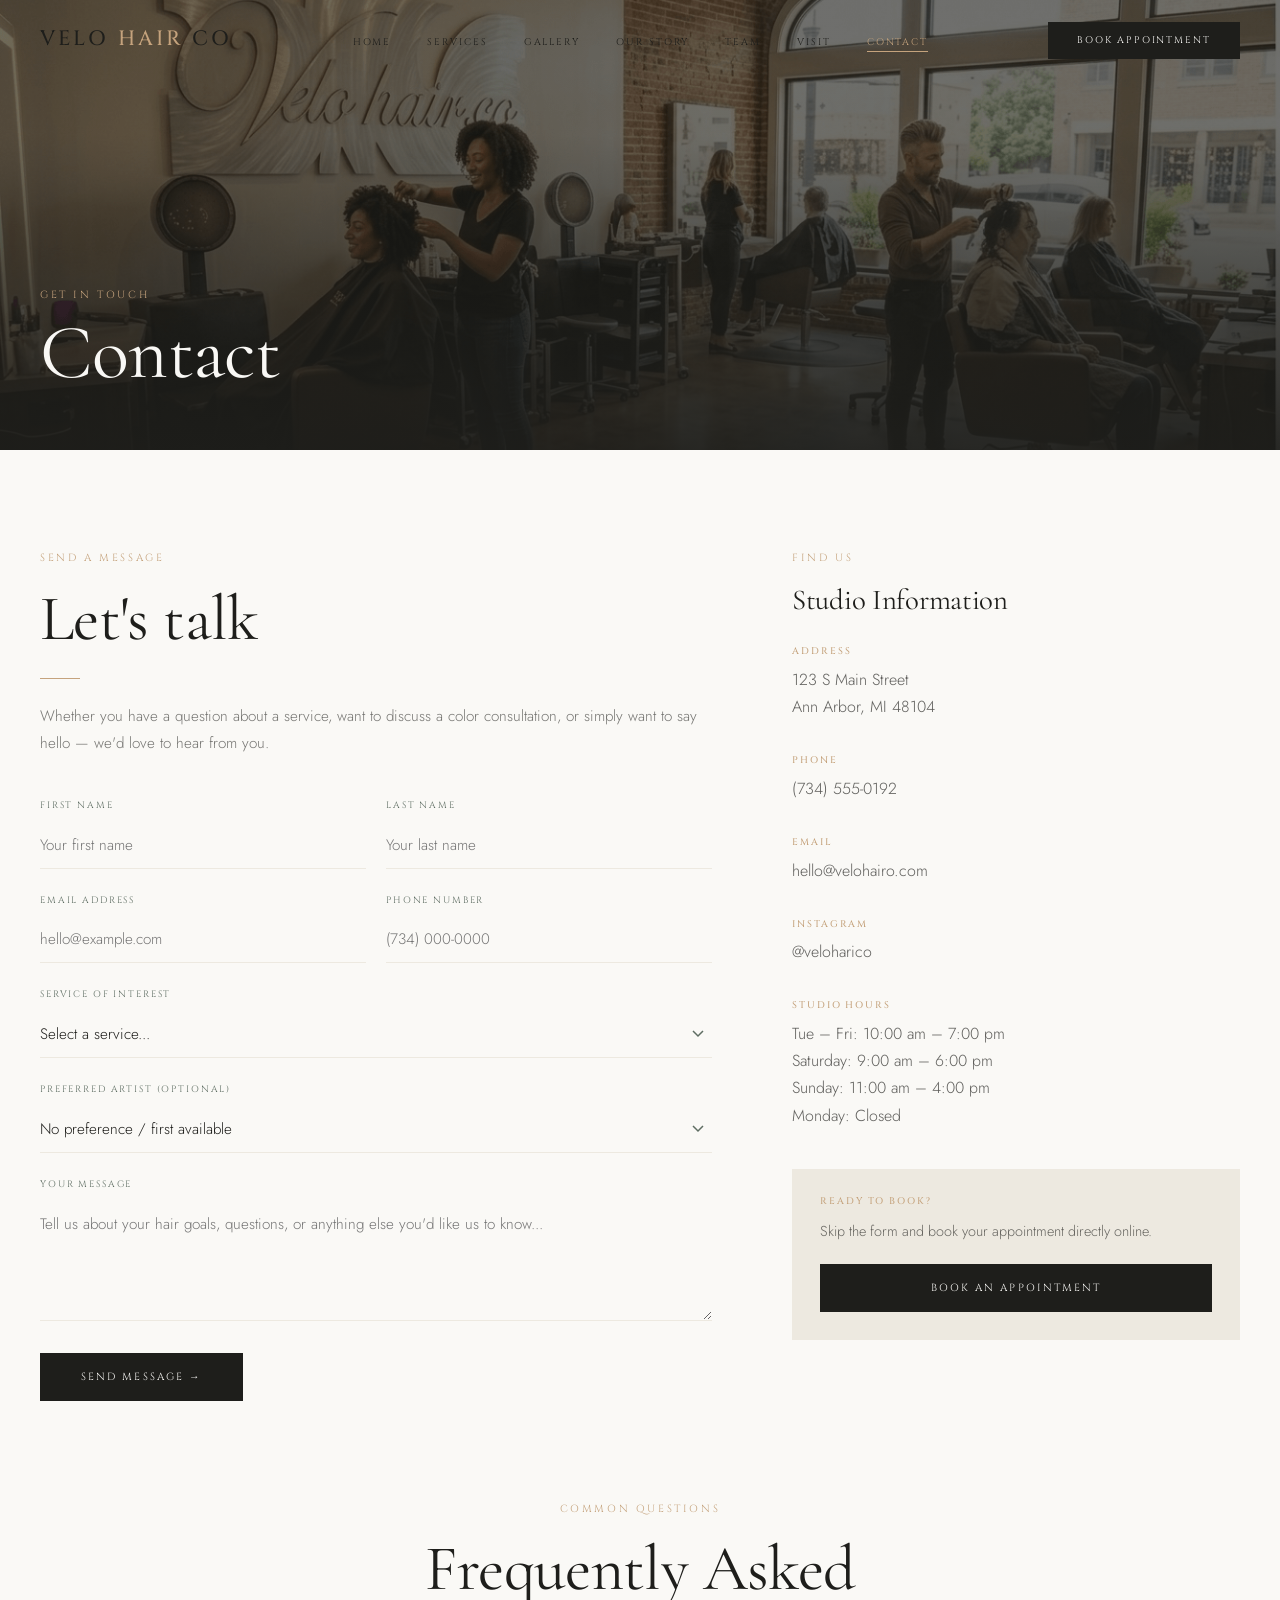
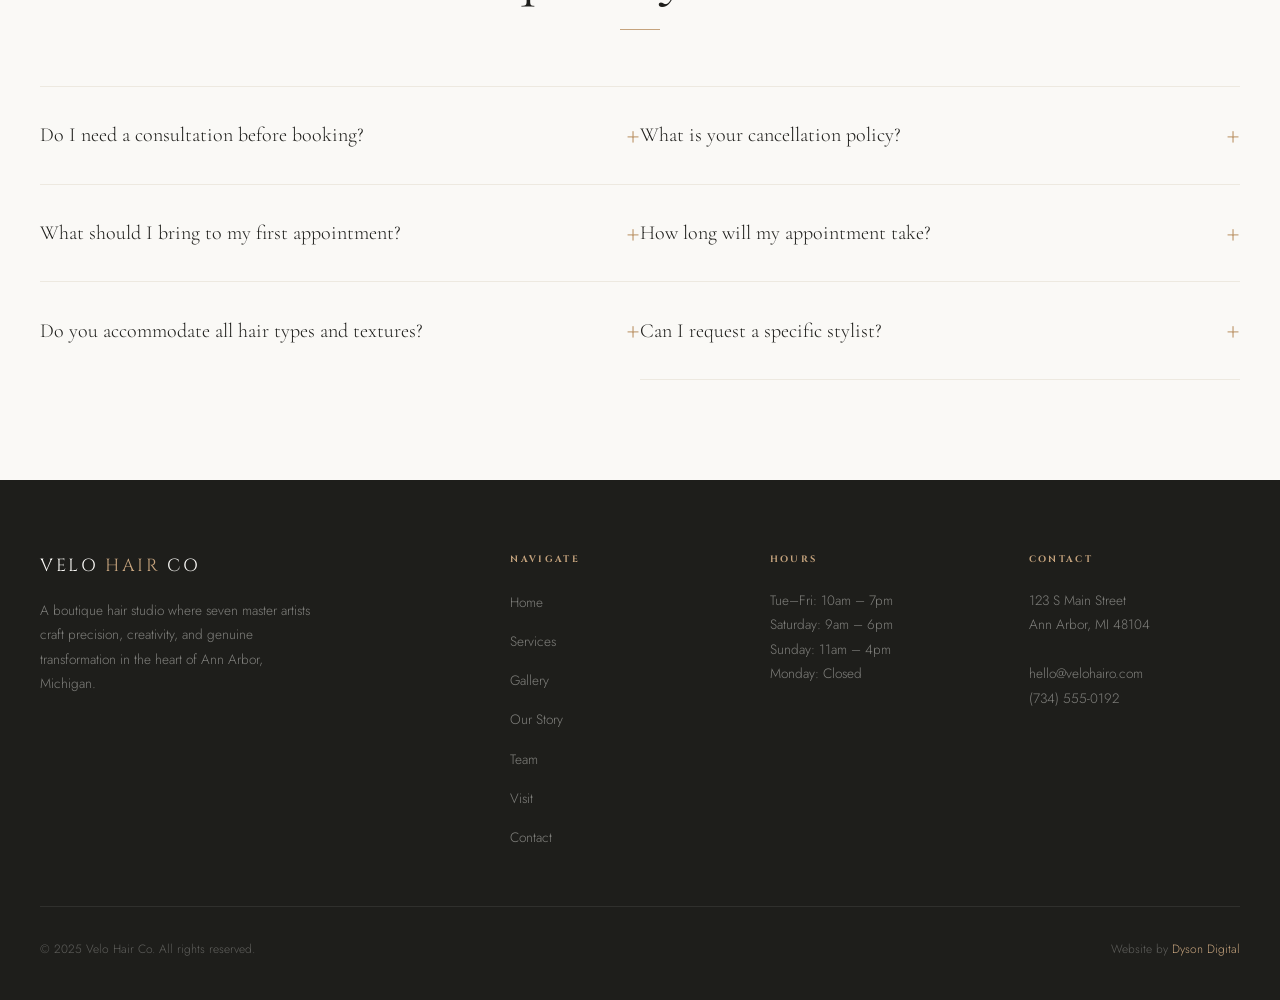
==== contact.html @ 311bef69 "Add mobile navigation and demo modal functionality" ====
<!DOCTYPE html>
<html lang="en">
<head>
  <meta charset="UTF-8">
  <meta name="viewport" content="width=device-width, initial-scale=1.0, viewport-fit=cover">
  <meta name="robots" content="noindex, nofollow">
  <title>Contact — Velo Hair Co</title>
  <link rel="icon" type="image/png" href="images/favicon.png">
  <link rel="stylesheet" href="style.css">
</head>
<body>

  <!-- NAV -->
  <nav class="site-nav scrolled" id="siteNav">
    <div class="nav-inner">
      <a href="index.html" class="nav-logo">Velo <span>Hair</span> Co</a>
      <ul class="nav-links">
        <li><a href="index.html">Home</a></li>
        <li><a href="services.html">Services</a></li>
        <li><a href="gallery.html">Gallery</a></li>
        <li><a href="story.html">Our Story</a></li>
        <li><a href="team.html">Team</a></li>
        <li><a href="visit.html">Visit</a></li>
        <li><a href="contact.html" class="active">Contact</a></li>
      </ul>
      <button class="nav-book-btn book-trigger">Book Appointment</button>
      <button class="nav-toggle" id="navToggle" aria-label="Open menu">
        <span></span><span></span><span></span>
      </button>
    </div>
  </nav>

  <!-- MOBILE NAV -->
  <nav class="nav-mobile" id="mobileNav">
    <button class="nav-mobile-close" id="mobileClose">&times;</button>
    <a href="index.html">Home</a>
    <a href="services.html">Services</a>
    <a href="gallery.html">Gallery</a>
    <a href="story.html">Our Story</a>
    <a href="team.html">Team</a>
    <a href="visit.html">Visit</a>
    <a href="contact.html">Contact</a>
  </nav>

  <!-- PAGE HERO -->
  <div class="page-hero">
    <div class="page-hero-bg">
      <img src="images/velo-experience-stylist-care.png" alt="Velo stylist care">
    </div>
    <div class="page-hero-overlay"></div>
    <div class="page-hero-content">
      <div class="container">
        <span class="overline">Get In Touch</span>
        <h1>Contact</h1>
      </div>
    </div>
  </div>

  <!-- CONTACT SECTION -->
  <section class="section-pad bg-off-white">
    <div class="container">
      <div class="contact-grid">

        <!-- FORM -->
        <div class="reveal-left">
          <span class="overline">Send a Message</span>
          <h2>Let's talk</h2>
          <div class="divider"></div>
          <p class="text-muted-sm mb-40">
            Whether you have a question about a service, want to discuss a color consultation, or simply want to say hello — we'd love to hear from you.
          </p>

          <div class="contact-form" id="contactForm">
            <div class="form-row">
              <div class="form-group">
                <label for="firstName">First Name</label>
                <input type="text" id="firstName" name="firstName" placeholder="Your first name">
              </div>
              <div class="form-group">
                <label for="lastName">Last Name</label>
                <input type="text" id="lastName" name="lastName" placeholder="Your last name">
              </div>
            </div>
            <div class="form-row">
              <div class="form-group">
                <label for="email">Email Address</label>
                <input type="email" id="email" name="email" placeholder="hello@example.com">
              </div>
              <div class="form-group">
                <label for="phone">Phone Number</label>
                <input type="tel" id="phone" name="phone" placeholder="(734) 000-0000">
              </div>
            </div>
            <div class="form-group">
              <label for="service">Service of Interest</label>
              <select id="service" name="service">
                <option value="" disabled selected>Select a service...</option>
                <option>Haircut &amp; Styling</option>
                <option>Color — Balayage or Highlights</option>
                <option>Color — Single Process</option>
                <option>Texture &amp; Curl Services</option>
                <option>Men's Cut &amp; Grooming</option>
                <option>Beard Sculpt</option>
                <option>Color Correction</option>
                <option>Bridal / Event Styling</option>
                <option>General Inquiry</option>
                <option>Employment Inquiry</option>
              </select>
            </div>
            <div class="form-group">
              <label for="stylist">Preferred Artist (Optional)</label>
              <select id="stylist" name="stylist">
                <option value="" disabled selected>No preference / first available</option>
                <option>Marcus — Founder &amp; Creative Director</option>
                <option>Nia — Senior Stylist</option>
                <option>Sarah — Wave Specialist</option>
                <option>David — Fade Specialist</option>
                <option>Elena — Master Colorist</option>
                <option>Julian — Master Barber</option>
                <option>Kassa — Texture Artist</option>
              </select>
            </div>
            <div class="form-group">
              <label for="message">Your Message</label>
              <textarea id="message" name="message" placeholder="Tell us about your hair goals, questions, or anything else you'd like us to know..."></textarea>
            </div>
            <div>
              <button type="button" class="btn btn-primary contact-submit mt-8"><span>Send Message →</span></button>
            </div>
          </div>
        </div>

        <!-- INFO PANEL -->
        <div class="contact-info-panel reveal-right">
          <span class="overline">Find Us</span>
          <h3 class="contact-info-h3">Studio Information</h3>

          <div class="contact-info-item">
            <h5>Address</h5>
            <p>123 S Main Street<br>Ann Arbor, MI 48104</p>
          </div>

          <div class="contact-info-item">
            <h5>Phone</h5>
            <p><a href="tel:7345550192">(734) 555-0192</a></p>
          </div>

          <div class="contact-info-item">
            <h5>Email</h5>
            <p><a href="#" class="contact-submit">hello@velohairo.com</a></p>
          </div>

          <div class="contact-info-item">
            <h5>Instagram</h5>
            <p><a href="#" class="contact-submit">@veloharico</a></p>
          </div>

          <div class="contact-info-item">
            <h5>Studio Hours</h5>
            <p>
              Tue – Fri: 10:00 am – 7:00 pm<br>
              Saturday: 9:00 am – 6:00 pm<br>
              Sunday: 11:00 am – 4:00 pm<br>
              Monday: Closed
            </p>
          </div>

          <div class="contact-booking-box">
            <h5 class="contact-booking-label">Ready to Book?</h5>
            <p class="contact-booking-desc">Skip the form and book your appointment directly online.</p>
            <button class="btn btn-primary book-trigger btn-full"><span>Book an Appointment</span></button>
          </div>
        </div>

      </div>

      <!-- FAQ SECTION -->
      <div class="faq-section reveal">
        <div class="text-center mb-56">
          <span class="overline">Common Questions</span>
          <h2>Frequently Asked</h2>
          <div class="divider divider-center"></div>
        </div>

        <div class="faq-grid">

          <div class="faq-item">
            <div class="faq-question">
              <span>Do I need a consultation before booking?</span>
              <span class="faq-question-icon">+</span>
            </div>
            <div class="faq-answer">
              <p>For major color services (balayage, highlights, color correction) and texture treatments, we do recommend a brief consultation — either in person or via phone — so your artist can fully understand your hair history and goals. For cuts and grooming services, you can book directly without a prior consultation.</p>
            </div>
          </div>

          <div class="faq-item">
            <div class="faq-question">
              <span>What is your cancellation policy?</span>
              <span class="faq-question-icon">+</span>
            </div>
            <div class="faq-answer">
              <p>We ask for at least 24 hours notice for cancellations or rescheduling. Late cancellations (under 12 hours) or no-shows may incur a fee of up to 50% of the scheduled service. We understand life happens — please just reach out as early as you can.</p>
            </div>
          </div>

          <div class="faq-item">
            <div class="faq-question">
              <span>What should I bring to my first appointment?</span>
              <span class="faq-question-icon">+</span>
            </div>
            <div class="faq-answer">
              <p>Bring inspiration images — screenshots from Instagram, Pinterest boards, photos of styles you love. The more visual references the better. Also come with clean, product-free hair if possible (particularly for color services). Most importantly, bring an open mind and be ready to have a real conversation with your artist.</p>
            </div>
          </div>

          <div class="faq-item">
            <div class="faq-question">
              <span>How long will my appointment take?</span>
              <span class="faq-question-icon">+</span>
            </div>
            <div class="faq-answer">
              <p>Service times vary. A men's cut typically takes 45–60 minutes. A women's cut and blowout is usually 60–90 minutes. Color services can range from 90 minutes (single process) to 4+ hours (full balayage with cut). Color correction services may require multiple sessions. We'll always give you an accurate time estimate when you book.</p>
            </div>
          </div>

          <div class="faq-item">
            <div class="faq-question">
              <span>Do you accommodate all hair types and textures?</span>
              <span class="faq-question-icon">+</span>
            </div>
            <div class="faq-answer">
              <p>Absolutely. Our team is trained and experienced with all hair types — straight, wavy, curly, coily, fine, thick, chemically processed, natural, locs, and everything in between. Kassa specifically specializes in natural and textured hair. If you have specific concerns about your hair type, just mention it when booking and we'll match you with the right artist.</p>
            </div>
          </div>

          <div class="faq-item">
            <div class="faq-question">
              <span>Can I request a specific stylist?</span>
              <span class="faq-question-icon">+</span>
            </div>
            <div class="faq-answer">
              <p>Yes — and we encourage it. When booking, you can request any specific artist based on their specialty. If you're unsure who's right for your service, simply book without a preference and we'll match you with the best available artist for your needs. You can also send us a message through the form above if you'd like guidance.</p>
            </div>
          </div>

        </div>
      </div>
    </div>
  </section>

  <!-- FOOTER -->
  <footer class="site-footer">
    <div class="container">
      <div class="footer-grid">
        <div class="footer-brand">
          <span class="footer-logo">Velo <span>Hair</span> Co</span>
          <p>A boutique hair studio where seven master artists craft precision, creativity, and genuine transformation in the heart of Ann Arbor, Michigan.</p>
        </div>
        <div class="footer-col">
          <h6>Navigate</h6>
          <ul>
            <li><a href="index.html">Home</a></li>
            <li><a href="services.html">Services</a></li>
            <li><a href="gallery.html">Gallery</a></li>
            <li><a href="story.html">Our Story</a></li>
            <li><a href="team.html">Team</a></li>
            <li><a href="visit.html">Visit</a></li>
            <li><a href="contact.html">Contact</a></li>
          </ul>
        </div>
        <div class="footer-col">
          <h6>Hours</h6>
          <p>Tue–Fri: 10am – 7pm<br>Saturday: 9am – 6pm<br>Sunday: 11am – 4pm<br>Monday: Closed</p>
        </div>
        <div class="footer-col">
          <h6>Contact</h6>
          <p>123 S Main Street<br>Ann Arbor, MI 48104<br><br>hello@velohairo.com<br>(734) 555-0192</p>
        </div>
      </div>
      <div class="footer-bottom">
        <p>&copy; 2025 Velo Hair Co. All rights reserved.</p>
        <p>Website by <a href="https://dysondigital.com/" target="_blank" rel="noopener">Dyson Digital</a></p>
      </div>
    </div>
  </footer>

  <!-- DEMO MODAL -->
  <div class="demo-modal" id="demoModal">
    <div class="demo-modal-box">
      <button class="demo-modal-close" id="modalClose">&times;</button>
      <span class="demo-modal-logo">Velo Hair Co</span>
      <h3>Demo Site</h3>
      <p>This is a demo site for display purposes only.</p>
      <p>Contact forms and booking are not active in this preview.</p>
      <div class="demo-modal-credit">
        <p>Designed &amp; Built by</p>
        <a href="https://dysondigital.com/" target="_blank" rel="noopener">Dyson Digital</a>
      </div>
    </div>
  </div>

  <script>
    // Nav scroll
    const nav = document.getElementById('siteNav');
    window.addEventListener('scroll', () => {
      nav.classList.toggle('scrolled', window.scrollY > 60);
    });

    // Mobile nav
    document.getElementById('navToggle').addEventListener('click', () => {
      document.getElementById('mobileNav').classList.add('open');
    });
    document.getElementById('mobileClose').addEventListener('click', () => {
      document.getElementById('mobileNav').classList.remove('open');
    });

    // Demo modal — book + contact triggers
    const modal = document.getElementById('demoModal');
    function openModal(e) {
      e.preventDefault();
      modal.classList.add('open');
    }
    document.querySelectorAll('.book-trigger').forEach(el => el.addEventListener('click', openModal));
    document.querySelectorAll('.contact-submit').forEach(el => el.addEventListener('click', openModal));
    document.getElementById('modalClose').addEventListener('click', () => modal.classList.remove('open'));
    modal.addEventListener('click', e => { if (e.target === modal) modal.classList.remove('open'); });

    // FAQ accordion
    document.querySelectorAll('.faq-question').forEach(q => {
      q.addEventListener('click', () => {
        const item = q.closest('.faq-item');
        const wasOpen = item.classList.contains('open');
        document.querySelectorAll('.faq-item').forEach(i => i.classList.remove('open'));
        if (!wasOpen) item.classList.add('open');
      });
    });

    // Reveal
    const reveals = document.querySelectorAll('.reveal, .reveal-left, .reveal-right');
    const observer = new IntersectionObserver(entries => {
      entries.forEach(entry => { if (entry.isIntersecting) entry.target.classList.add('visible'); });
    }, { threshold: 0.1, rootMargin: '0px 0px -60px 0px' });
    reveals.forEach(el => observer.observe(el));
  </script>
</body>
</html>

  <script>
    // 1. SELECTORS
    const siteNav = document.getElementById('siteNav');
    const navToggle = document.getElementById('navToggle');
    const mobileNav = document.getElementById('mobileNav');
    const mobileClose = document.getElementById('mobileClose');
    const demoModal = document.getElementById('demoModal');
    const modalClose = document.getElementById('modalClose');

    // 2. NAVBAR SCROLL EFFECT
    window.addEventListener('scroll', () => {
      siteNav.classList.toggle('scrolled', window.scrollY > 60);
    });

    // 3. MOBILE MENU LOGIC (WITH SAFETY LINE)
    if(navToggle && mobileNav && mobileClose) {
      navToggle.addEventListener('click', () => {
        mobileNav.classList.add('open');
        document.body.style.overflow = 'hidden'; 
      });

      mobileClose.addEventListener('click', () => {
        mobileNav.classList.remove('open');
        document.body.style.overflow = 'auto'; 
      });

      // Close menu if a link is clicked
      document.querySelectorAll('#mobileNav a').forEach(link => {
        link.addEventListener('click', () => {
          mobileNav.classList.remove('open');
          document.body.style.overflow = 'auto';
        });
      });
    }

    // 4. DEMO MODAL LOGIC
    document.querySelectorAll('.book-trigger').forEach(btn => {
      btn.addEventListener('click', e => {
        e.preventDefault();
        demoModal.classList.add('open');
      });
    });

    if(modalClose) {
      modalClose.addEventListener('click', () => demoModal.classList.remove('open'));
    }

    // Close modal on background click
    window.addEventListener('click', e => {
      if (e.target === demoModal) demoModal.classList.remove('open');
    });

    // 5. REVEAL ANIMATIONS
    const observer = new IntersectionObserver(entries => {
      entries.forEach(entry => {
        if (entry.isIntersecting) { 
          entry.target.classList.add('visible'); 
        }
      });
    }, { threshold: 0.1, rootMargin: '0px 0px -60px 0px' });

    document.querySelectorAll('.reveal, .reveal-left, .reveal-right').forEach(el => observer.observe(el));
  </script>
</body>
</html>
---- style.css ----
/* ═══════════════════════════════════════════════
   VELO HAIR CO — MASTER STYLESHEET
   Global styles. No inline styles permitted.
═══════════════════════════════════════════════ */

/* ── FONTS ── */
@import url('https://fonts.googleapis.com/css2?family=Cormorant+Garamond:ital,wght@0,300;0,400;0,500;0,600;1,300;1,400&family=Jost:wght@300;400;500;600&family=Cinzel:wght@400;500&display=swap');

/* ── CSS VARIABLES ── */
:root {
  --sage:    #5e6d62;
  --gold:    #c5a37d;
  --cream:   #f9f8f5;
  --charcoal:#1e1e1b;
  --white:   #ffffff;
  --sage-lt: #8a9b8e;
  --gold-lt: #dfc4a3;
  --gold-dk: #a8865e;
  --cream-dk:#ede9e0;
  --off-white: #faf9f6;

  --font-display: 'Cormorant Garamond', Georgia, serif;
  --font-accent:  'Cinzel', serif;
  --font-body:    'Jost', sans-serif;

  --nav-height: 80px;
  --max-width:  1280px;
  --section-pad: 100px;

  --ease-out-expo: cubic-bezier(0.16, 1, 0.3, 1);
  --ease-smooth:   cubic-bezier(0.4, 0, 0.2, 1);
  --transition:    0.4s var(--ease-smooth);
}

/* ── RESET ── */
*, *::before, *::after { box-sizing: border-box; margin: 0; padding: 0; }

html {
  scroll-behavior: smooth;
  font-size: 16px;
  -webkit-font-smoothing: antialiased;
  -moz-osx-font-smoothing: grayscale;
}

body {
  background-color: var(--cream);
  color: var(--charcoal);
  font-family: var(--font-body);
  font-weight: 300;
  line-height: 1.7;
  overflow-x: hidden;
}

img { display: block; max-width: 100%; height: auto; }

a {
  color: inherit;
  text-decoration: none;
  transition: color var(--transition);
}

ul { list-style: none; }

button {
  cursor: pointer;
  border: none;
  background: none;
  font-family: inherit;
}

/* ── TYPOGRAPHY ── */
h1, h2, h3, h4, h5 {
  font-family: var(--font-display);
  font-weight: 400;
  line-height: 1.1;
  letter-spacing: -0.01em;
}

h1 { font-size: clamp(3.5rem, 8vw, 8rem); line-height: 0.95; }
h2 { font-size: clamp(2.5rem, 5vw, 4.5rem); }
h3 { font-size: clamp(1.8rem, 3vw, 2.8rem); }
h4 { font-size: clamp(1.3rem, 2vw, 1.8rem); }
h5 { font-size: 1.1rem; font-weight: 500; }

.overline {
  font-family: var(--font-accent);
  font-size: 0.65rem;
  letter-spacing: 0.25em;
  text-transform: uppercase;
  color: var(--gold);
  display: block;
  margin-bottom: 1rem;
}

/* ── LAYOUT HELPERS ── */
.container {
  max-width: var(--max-width);
  margin: 0 auto;
  padding: 0 40px;
}

.section-pad {
  padding: var(--section-pad) 0;
}

.section-pad-lg {
  padding: calc(var(--section-pad) * 1.5) 0;
}

.text-center { text-align: center; }
.text-sage   { color: var(--sage); }
.text-gold   { color: var(--gold); }
.text-cream  { color: var(--cream); }
.text-charcoal { color: var(--charcoal); }
.bg-cream    { background-color: var(--cream); }
.bg-charcoal { background-color: var(--charcoal); }
.bg-sage     { background-color: var(--sage); }
.bg-off-white { background-color: var(--off-white); }

/* ── BUTTONS ── */
.btn {
  display: inline-flex;
  align-items: center;
  gap: 10px;
  padding: 16px 40px;
  font-family: var(--font-accent);
  font-size: 0.65rem;
  letter-spacing: 0.2em;
  text-transform: uppercase;
  transition: all 0.3s var(--ease-smooth);
  position: relative;
  overflow: hidden;
}

.btn-primary {
  background-color: var(--charcoal);
  color: var(--cream);
  border: 1px solid var(--charcoal);
}

.btn-primary::before {
  content: '';
  position: absolute;
  inset: 0;
  background: var(--gold);
  transform: translateX(-101%);
  transition: transform 0.4s var(--ease-out-expo);
  z-index: 0;
}

.btn-primary span { position: relative; z-index: 1; }

.btn-primary:hover::before { transform: translateX(0); }
.btn-primary:hover { border-color: var(--gold); color: var(--charcoal); }

.btn-outline {
  background: transparent;
  color: var(--cream);
  border: 1px solid rgba(249,248,245,0.5);
  letter-spacing: 0.2em;
}

.btn-outline:hover {
  background: var(--cream);
  color: var(--charcoal);
  border-color: var(--cream);
}

.btn-ghost {
  background: transparent;
  color: var(--charcoal);
  border: 1px solid var(--charcoal);
}

.btn-ghost:hover {
  background: var(--charcoal);
  color: var(--cream);
}

.btn-arrow::after {
  content: '→';
  font-family: var(--font-body);
  font-size: 1rem;
  transition: transform 0.3s var(--ease-smooth);
}

.btn-arrow:hover::after { transform: translateX(5px); }

/* ── NAVIGATION ── */
.site-nav {
  position: fixed;
  top: 0; left: 0; right: 0;
  z-index: 1000;
  height: var(--nav-height);
  display: flex;
  align-items: center;
  transition: background var(--transition), box-shadow var(--transition);
}

.site-nav.scrolled {
  background: rgba(249,248,245,0.97);
  backdrop-filter: blur(10px);
  box-shadow: 0 1px 0 rgba(30,30,27,0.08);
}

.nav-inner {
  display: flex;
  align-items: center;
  justify-content: space-between;
  width: 100%;
  max-width: var(--max-width);
  margin: 0 auto;
  padding: 0 40px;
}

.nav-logo {
  font-family: var(--font-accent);
  font-size: 1.3rem;
  letter-spacing: 0.15em;
  color: var(--charcoal);
  font-weight: 500;
  text-transform: uppercase;
}

.nav-logo span {
  color: var(--gold);
}

.nav-logo-light { color: var(--cream); }
.nav-logo-light span { color: var(--gold-lt); }

.nav-links {
  display: flex;
  gap: 36px;
  align-items: center;
}

.nav-links a {
  font-family: var(--font-accent);
  font-size: 0.6rem;
  letter-spacing: 0.2em;
  text-transform: uppercase;
  color: var(--charcoal);
  position: relative;
  padding-bottom: 3px;
}

.nav-links a::after {
  content: '';
  position: absolute;
  bottom: 0; left: 0;
  width: 0; height: 1px;
  background: var(--gold);
  transition: width 0.3s var(--ease-smooth);
}

.nav-links a:hover::after,
.nav-links a.active::after { width: 100%; }

.nav-links a.active { color: var(--gold); }

.nav-links-light a { color: var(--cream); }
.nav-links-light a.active { color: var(--gold-lt); }

.nav-book-btn {
  font-family: var(--font-accent);
  font-size: 0.6rem;
  letter-spacing: 0.2em;
  text-transform: uppercase;
  padding: 11px 28px;
  background: var(--charcoal);
  color: var(--cream);
  border: 1px solid var(--charcoal);
  transition: all 0.3s var(--ease-smooth);
}

.nav-book-btn:hover {
  background: var(--gold);
  border-color: var(--gold);
  color: var(--charcoal);
}

/* Hamburger */
.nav-toggle {
  display: none;
  flex-direction: column;
  gap: 5px;
  width: 28px;
  cursor: pointer;
}

.nav-toggle span {
  display: block;
  height: 1.5px;
  background: var(--charcoal);
  transition: all 0.3s;
}

.nav-toggle.light span { background: var(--cream); }

/* Mobile nav */
.nav-mobile {
  display: none;
  position: fixed;
  inset: 0;
  background: var(--charcoal);
  z-index: 999;
  flex-direction: column;
  align-items: center;
  justify-content: center;
  gap: 32px;
}

.nav-mobile.open { display: flex; }

.nav-mobile a {
  font-family: var(--font-display);
  font-size: 2.5rem;
  font-weight: 300;
  color: var(--cream);
  letter-spacing: 0.05em;
}

.nav-mobile a:hover { color: var(--gold); }

.nav-mobile-close {
  position: absolute;
  top: 28px; right: 40px;
  font-size: 2rem;
  color: var(--cream);
  cursor: pointer;
  background: none;
  border: none;
  font-family: var(--font-body);
  line-height: 1;
}

/* ── HERO ── */
.hero {
  position: relative;
  height: 100vh;
  min-height: 700px;
  display: flex;
  align-items: flex-end;
  overflow: hidden;
}

.hero-bg {
  position: absolute;
  inset: 0;
  background-color: var(--charcoal);
}

.hero-bg img {
  width: 100%;
  height: 100%;
  object-fit: cover;
  opacity: 0.55;
}

.hero-overlay {
  position: absolute;
  inset: 0;
  background: linear-gradient(to top, rgba(30,30,27,0.85) 0%, rgba(30,30,27,0.1) 60%);
}

.hero-content {
  position: relative;
  z-index: 2;
  padding-bottom: 80px;
  width: 100%;
}

.hero-content .container {
  display: grid;
  grid-template-columns: 1fr auto;
  align-items: flex-end;
  gap: 40px;
}

.hero-headline { color: var(--cream); }
.hero-headline em {
  font-style: italic;
  color: var(--gold-lt);
  display: block;
}

.hero-sub {
  font-family: var(--font-body);
  font-size: 0.85rem;
  letter-spacing: 0.1em;
  color: rgba(249,248,245,0.65);
  text-transform: uppercase;
  margin-top: 24px;
}

.hero-actions {
  display: flex;
  gap: 16px;
  margin-top: 36px;
  flex-wrap: wrap;
}

.hero-scroll-label {
  font-family: var(--font-accent);
  font-size: 0.55rem;
  letter-spacing: 0.25em;
  text-transform: uppercase;
  color: rgba(249,248,245,0.5);
  writing-mode: vertical-rl;
  transform: rotate(180deg);
  align-self: flex-end;
  padding-bottom: 4px;
}

/* ── PAGE HERO (interior pages) ── */
.page-hero {
  height: 50vh;
  min-height: 380px;
  display: flex;
  align-items: flex-end;
  position: relative;
  overflow: hidden;
  background-color: var(--charcoal);
}

.page-hero-bg {
  position: absolute;
  inset: 0;
}

.page-hero-bg img {
  width: 100%;
  height: 100%;
  object-fit: cover;
  opacity: 0.45;
}

.page-hero-overlay {
  position: absolute;
  inset: 0;
  background: linear-gradient(to top, rgba(30,30,27,0.9) 0%, rgba(30,30,27,0.2) 70%);
}

.page-hero-content {
  position: relative;
  z-index: 2;
  padding-bottom: 60px;
  width: 100%;
}

.page-hero-content h1 { color: var(--cream); font-size: clamp(3rem, 6vw, 6rem); }
.page-hero-content .overline { margin-bottom: 0.75rem; }

/* ── SECTION HEADERS ── */
.section-header {
  margin-bottom: 64px;
}

.section-header-split {
  display: flex;
  justify-content: space-between;
  align-items: flex-end;
  margin-bottom: 64px;
}

/* ── DIVIDER ── */
.divider {
  width: 40px;
  height: 1px;
  background: var(--gold);
  margin: 24px 0;
}

.divider-center {
  margin: 24px auto;
}

/* ── BOUTIQUE GRID (Homepage) ── */
.boutique-grid {
  display: grid;
  grid-template-columns: repeat(3, 1fr);
  gap: 2px;
}

.boutique-card {
  position: relative;
  overflow: hidden;
  aspect-ratio: 3/4;
  background: var(--charcoal);
}

.boutique-card img {
  width: 100%;
  height: 100%;
  object-fit: cover;
  transition: transform 0.7s var(--ease-out-expo), opacity 0.5s;
  opacity: 0.88;
}

.boutique-card:hover img { transform: scale(1.06); opacity: 1; }

.boutique-card-label {
  position: absolute;
  bottom: 0; left: 0; right: 0;
  padding: 24px 24px 20px;
  background: linear-gradient(to top, rgba(30,30,27,0.85), transparent);
  color: var(--cream);
}

.boutique-card-label h4 {
  font-size: 1.2rem;
  font-weight: 300;
}

.boutique-card-label span {
  font-family: var(--font-accent);
  font-size: 0.55rem;
  letter-spacing: 0.2em;
  text-transform: uppercase;
  color: var(--gold-lt);
}

/* ── PNG FLOATING EXPERIENCE SECTION ── */
.experience-section {
  padding: var(--section-pad) 0;
  background: var(--off-white);
  overflow: hidden;
}

.experience-grid {
  display: grid;
  grid-template-columns: 1fr 1fr;
  gap: 80px;
  align-items: center;
}

.experience-images {
  position: relative;
  height: 580px;
}

.exp-img-main {
  position: absolute;
  width: 72%;
  top: 0; left: 0;
  border-radius: 2px;
  box-shadow: 20px 30px 60px rgba(30,30,27,0.15);
}

.exp-img-float {
  position: absolute;
  width: 52%;
  bottom: 0; right: 0;
  border-radius: 2px;
  box-shadow: -10px 20px 50px rgba(30,30,27,0.12);
}

.experience-copy p {
  font-size: 1.05rem;
  line-height: 1.85;
  color: rgba(30,30,27,0.7);
  margin-bottom: 24px;
}

/* ── TEAM PREVIEW / TEAM GRID ── */
.team-grid {
  display: grid;
  grid-template-columns: repeat(4, 1fr);
  gap: 32px;
}

.team-grid-7 {
  grid-template-columns: repeat(7, 1fr);
  gap: 20px;
}

.team-card {
  text-align: center;
}

.team-avatar {
  width: 200px;
  height: 200px;
  border-radius: 50%;
  overflow: hidden;
  margin: 0 auto 20px;
  border: 3px solid var(--cream-dk);
  transition: border-color 0.3s;
}

.team-card:hover .team-avatar { border-color: var(--gold); }

.team-avatar img {
  width: 100%;
  height: 100%;
  object-fit: cover;
  transition: transform 0.5s var(--ease-out-expo);
}

.team-card:hover .team-avatar img { transform: scale(1.08); }

.team-name {
  font-family: var(--font-display);
  font-size: 1.25rem;
  font-weight: 400;
  margin-bottom: 4px;
}

.team-role {
  font-family: var(--font-accent);
  font-size: 0.58rem;
  letter-spacing: 0.2em;
  text-transform: uppercase;
  color: var(--gold);
}

/* Full team page */
.team-full-grid {
  display: grid;
  grid-template-columns: repeat(3, 1fr);
  gap: 60px 40px;
}

.team-full-card {
  text-align: center;
}

.team-full-avatar {
  width: 240px;
  height: 240px;
  border-radius: 50%;
  overflow: hidden;
  margin: 0 auto 28px;
  border: 3px solid var(--cream-dk);
  transition: border-color 0.3s;
}

.team-full-card:hover .team-full-avatar { border-color: var(--gold); }

.team-full-avatar img {
  width: 100%;
  height: 100%;
  object-fit: cover;
  transition: transform 0.5s var(--ease-out-expo);
}

.team-full-card:hover .team-full-avatar img { transform: scale(1.08); }

.team-full-name {
  font-family: var(--font-display);
  font-size: 2rem;
  margin-bottom: 6px;
}

.team-full-role {
  font-family: var(--font-accent);
  font-size: 0.6rem;
  letter-spacing: 0.22em;
  text-transform: uppercase;
  color: var(--gold);
  margin-bottom: 20px;
  display: block;
}

.team-full-bio {
  font-size: 0.95rem;
  line-height: 1.8;
  color: rgba(30,30,27,0.65);
}

.team-specialties {
  margin-top: 16px;
  display: flex;
  flex-wrap: wrap;
  gap: 8px;
  justify-content: center;
}

.tag {
  font-family: var(--font-accent);
  font-size: 0.55rem;
  letter-spacing: 0.15em;
  text-transform: uppercase;
  padding: 6px 14px;
  border: 1px solid var(--cream-dk);
  color: var(--sage);
}

/* ── SERVICES ── */
.services-categories {
  display: grid;
  grid-template-columns: 1fr 1fr;
  gap: 2px;
}

.service-category {
  background: var(--off-white);
  padding: 56px 48px;
  transition: background 0.3s;
}

.service-category:hover { background: var(--white); }

.service-category-title {
  font-family: var(--font-display);
  font-size: 2.4rem;
  margin-bottom: 8px;
}

.service-category-sub {
  font-family: var(--font-accent);
  font-size: 0.6rem;
  letter-spacing: 0.2em;
  text-transform: uppercase;
  color: var(--gold);
  margin-bottom: 36px;
  display: block;
}

.service-list {
  border-top: 1px solid var(--cream-dk);
}

.service-item {
  display: flex;
  justify-content: space-between;
  align-items: baseline;
  padding: 16px 0;
  border-bottom: 1px solid var(--cream-dk);
  gap: 20px;
}

.service-item-name {
  font-size: 0.95rem;
  font-weight: 400;
  color: var(--charcoal);
}

.service-item-desc {
  font-size: 0.8rem;
  color: rgba(30,30,27,0.5);
  margin-top: 3px;
}

.service-item-price {
  font-family: var(--font-display);
  font-size: 1.2rem;
  color: var(--gold);
  white-space: nowrap;
  flex-shrink: 0;
}

.signature-badge {
  display: inline-flex;
  align-items: center;
  gap: 8px;
  background: var(--charcoal);
  color: var(--gold-lt);
  font-family: var(--font-accent);
  font-size: 0.55rem;
  letter-spacing: 0.2em;
  text-transform: uppercase;
  padding: 8px 18px;
  margin-bottom: 48px;
}

/* ── GALLERY ── */
.gallery-filter {
  display: flex;
  gap: 8px;
  flex-wrap: wrap;
  margin-bottom: 48px;
}

.filter-btn {
  font-family: var(--font-accent);
  font-size: 0.58rem;
  letter-spacing: 0.2em;
  text-transform: uppercase;
  padding: 10px 22px;
  border: 1px solid var(--cream-dk);
  color: rgba(30,30,27,0.55);
  background: transparent;
  transition: all 0.3s;
  cursor: pointer;
}

.filter-btn:hover,
.filter-btn.active {
  background: var(--charcoal);
  color: var(--cream);
  border-color: var(--charcoal);
}

.masonry-grid {
  columns: 4;
  column-gap: 12px;
}

.masonry-item {
  break-inside: avoid;
  margin-bottom: 12px;
  position: relative;
  overflow: hidden;
  cursor: pointer;
}

.masonry-item img {
  width: 100%;
  height: auto;
  display: block;
  transition: transform 0.5s var(--ease-out-expo);
}

.masonry-item:hover img { transform: scale(1.04); }

.masonry-item-overlay {
  position: absolute;
  inset: 0;
  background: rgba(30,30,27,0.5);
  display: flex;
  align-items: center;
  justify-content: center;
  opacity: 0;
  transition: opacity 0.3s;
}

.masonry-item:hover .masonry-item-overlay { opacity: 1; }

.masonry-item-overlay span {
  font-family: var(--font-accent);
  font-size: 0.6rem;
  letter-spacing: 0.2em;
  text-transform: uppercase;
  color: var(--cream);
  border: 1px solid rgba(249,248,245,0.5);
  padding: 10px 20px;
}

/* ── LIGHTBOX ── */
.lightbox {
  position: fixed;
  inset: 0;
  background: rgba(30,30,27,0.96);
  z-index: 2000;
  display: none;
  align-items: center;
  justify-content: center;
  padding: 40px;
}

.lightbox.open { display: flex; }

.lightbox-inner {
  position: relative;
  max-width: 900px;
  max-height: 85vh;
}

.lightbox-inner img {
  max-height: 85vh;
  max-width: 100%;
  object-fit: contain;
}

.lightbox-close {
  position: fixed;
  top: 30px; right: 40px;
  font-size: 2rem;
  color: var(--cream);
  cursor: pointer;
  background: none;
  border: none;
  font-family: var(--font-body);
  line-height: 1;
  z-index: 2001;
}

.lightbox-prev,
.lightbox-next {
  position: fixed;
  top: 50%;
  transform: translateY(-50%);
  font-size: 2rem;
  color: var(--cream);
  cursor: pointer;
  background: none;
  border: none;
  font-family: var(--font-body);
  padding: 20px;
  z-index: 2001;
  opacity: 0.6;
  transition: opacity 0.2s;
}

.lightbox-prev:hover,
.lightbox-next:hover { opacity: 1; }

.lightbox-prev { left: 20px; }
.lightbox-next { right: 20px; }

/* ── STORY / EDITORIAL ── */
.story-opener {
  display: grid;
  grid-template-columns: 1fr 1fr;
  gap: 0;
  min-height: 80vh;
}

.story-opener-img {
  position: relative;
  overflow: hidden;
  background: var(--charcoal);
}

.story-opener-img img {
  width: 100%;
  height: 100%;
  object-fit: cover;
  opacity: 0.85;
  transition: transform 0.8s var(--ease-out-expo);
}

.story-opener-img:hover img { transform: scale(1.03); }

.story-opener-text {
  background: var(--off-white);
  display: flex;
  align-items: center;
  padding: 80px 60px;
}

.story-opener-text p {
  font-size: 1.1rem;
  line-height: 1.9;
  color: rgba(30,30,27,0.7);
  margin-top: 24px;
}

.story-pull-quote {
  padding: 80px 0;
  text-align: center;
  background: var(--charcoal);
}

.pull-quote-text {
  font-family: var(--font-display);
  font-size: clamp(1.8rem, 3.5vw, 3rem);
  font-weight: 300;
  font-style: italic;
  color: var(--cream);
  max-width: 800px;
  margin: 0 auto;
  line-height: 1.4;
}

.pull-quote-attr {
  font-family: var(--font-accent);
  font-size: 0.6rem;
  letter-spacing: 0.25em;
  text-transform: uppercase;
  color: var(--gold);
  margin-top: 28px;
  display: block;
}

.story-image-trio {
  display: grid;
  grid-template-columns: 2fr 1fr 1fr;
  gap: 2px;
  height: 500px;
}

.story-image-trio img {
  width: 100%;
  height: 100%;
  object-fit: cover;
  transition: opacity 0.4s;
}

.story-image-trio img:hover { opacity: 0.88; }

.story-floating-row {
  display: grid;
  grid-template-columns: 1fr 1fr;
  gap: 60px;
  align-items: center;
  padding: var(--section-pad) 0;
}

.story-floating-imgs {
  position: relative;
  height: 480px;
}

.story-float-a {
  position: absolute;
  width: 68%;
  top: 0; right: 0;
}

.story-float-b {
  position: absolute;
  width: 55%;
  bottom: 0; left: 0;
  box-shadow: 10px 20px 40px rgba(30,30,27,0.15);
}

.story-text p {
  font-size: 1rem;
  line-height: 1.9;
  color: rgba(30,30,27,0.65);
  margin-bottom: 20px;
}

.story-values {
  display: grid;
  grid-template-columns: repeat(3, 1fr);
  gap: 40px;
  padding: 80px 0;
}

.story-value {
  border-top: 1px solid var(--gold);
  padding-top: 28px;
}

.story-value h4 {
  font-size: 1.5rem;
  margin-bottom: 12px;
}

.story-value p {
  font-size: 0.9rem;
  line-height: 1.8;
  color: rgba(30,30,27,0.6);
}

/* ── VISIT PAGE ── */
.visit-grid {
  display: grid;
  grid-template-columns: 1fr 1fr;
  gap: 80px;
  align-items: start;
}

.hours-table {
  width: 100%;
  border-collapse: collapse;
  margin-top: 8px;
}

.hours-table tr {
  border-bottom: 1px solid var(--cream-dk);
}

.hours-table td {
  padding: 14px 0;
  font-size: 0.95rem;
}

.hours-table td:first-child {
  font-family: var(--font-accent);
  font-size: 0.6rem;
  letter-spacing: 0.15em;
  text-transform: uppercase;
  color: var(--sage);
  width: 50%;
}

.hours-table td:last-child {
  color: var(--charcoal);
  font-weight: 400;
}

.hours-table .closed { color: rgba(30,30,27,0.35); }

.amenities-grid {
  display: grid;
  grid-template-columns: 1fr 1fr;
  gap: 16px;
  margin-top: 32px;
}

.amenity-item {
  display: flex;
  align-items: center;
  gap: 12px;
  font-size: 0.9rem;
  color: rgba(30,30,27,0.7);
}

.amenity-icon {
  width: 36px;
  height: 36px;
  background: var(--cream-dk);
  border-radius: 50%;
  display: flex;
  align-items: center;
  justify-content: center;
  font-size: 1rem;
  flex-shrink: 0;
}

.visit-map-placeholder {
  background: var(--cream-dk);
  height: 380px;
  display: flex;
  align-items: center;
  justify-content: center;
  position: relative;
  overflow: hidden;
}

.visit-map-placeholder img {
  width: 100%;
  height: 100%;
  object-fit: cover;
  opacity: 0.7;
}

.map-address-card {
  position: absolute;
  bottom: 0; left: 0; right: 0;
  background: var(--charcoal);
  padding: 24px 28px;
  color: var(--cream);
}

.map-address-card h5 {
  font-family: var(--font-accent);
  font-size: 0.6rem;
  letter-spacing: 0.2em;
  text-transform: uppercase;
  color: var(--gold);
  margin-bottom: 6px;
}

.map-address-card p {
  font-size: 0.9rem;
  opacity: 0.8;
  line-height: 1.6;
}

.directions-link {
  display: inline-flex;
  align-items: center;
  gap: 8px;
  margin-top: 12px;
  font-family: var(--font-accent);
  font-size: 0.58rem;
  letter-spacing: 0.2em;
  text-transform: uppercase;
  color: var(--gold-lt);
  border-bottom: 1px solid var(--gold);
  padding-bottom: 2px;
}

/* ── CONTACT ── */
.contact-grid {
  display: grid;
  grid-template-columns: 3fr 2fr;
  gap: 80px;
  align-items: start;
}

.contact-form {
  display: flex;
  flex-direction: column;
  gap: 24px;
}

.form-row {
  display: grid;
  grid-template-columns: 1fr 1fr;
  gap: 20px;
}

.form-group {
  display: flex;
  flex-direction: column;
  gap: 8px;
}

.form-group label {
  font-family: var(--font-accent);
  font-size: 0.58rem;
  letter-spacing: 0.2em;
  text-transform: uppercase;
  color: var(--sage);
}

.form-group input,
.form-group select,
.form-group textarea {
  background: transparent;
  border: none;
  border-bottom: 1px solid var(--cream-dk);
  padding: 12px 0;
  font-family: var(--font-body);
  font-size: 0.95rem;
  color: var(--charcoal);
  font-weight: 300;
  transition: border-color 0.3s;
  outline: none;
  -webkit-appearance: none;
}

.form-group input:focus,
.form-group select:focus,
.form-group textarea:focus {
  border-bottom-color: var(--gold);
}

.form-group textarea {
  resize: vertical;
  min-height: 120px;
}

.form-group select {
  cursor: pointer;
  background-image: url("data:image/svg+xml,%3Csvg xmlns='http://www.w3.org/2000/svg' width='12' height='8' viewBox='0 0 12 8'%3E%3Cpath d='M1 1l5 5 5-5' stroke='%235e6d62' fill='none' stroke-width='1.5'/%3E%3C/svg%3E");
  background-repeat: no-repeat;
  background-position: right 8px center;
  padding-right: 28px;
}

.contact-info-panel { }

.contact-info-item {
  margin-bottom: 36px;
}

.contact-info-item h5 {
  font-family: var(--font-accent);
  font-size: 0.6rem;
  letter-spacing: 0.2em;
  text-transform: uppercase;
  color: var(--gold);
  margin-bottom: 8px;
}

.contact-info-item p,
.contact-info-item a {
  font-size: 1rem;
  color: rgba(30,30,27,0.7);
  line-height: 1.7;
}

.contact-info-item a:hover { color: var(--gold); }

/* FAQ */
.faq-section { margin-top: 100px; }

.faq-grid {
  display: grid;
  grid-template-columns: 1fr 1fr;
  gap: 0;
}

.faq-item {
  border-top: 1px solid var(--cream-dk);
  padding: 28px 0;
}

.faq-item:last-child { border-bottom: 1px solid var(--cream-dk); }

.faq-question {
  font-family: var(--font-display);
  font-size: 1.25rem;
  cursor: pointer;
  display: flex;
  justify-content: space-between;
  align-items: center;
  gap: 20px;
  color: var(--charcoal);
}

.faq-question-icon {
  font-size: 1.5rem;
  color: var(--gold);
  flex-shrink: 0;
  transition: transform 0.3s;
  font-family: var(--font-body);
  font-weight: 300;
}

.faq-item.open .faq-question-icon { transform: rotate(45deg); }

.faq-answer {
  max-height: 0;
  overflow: hidden;
  transition: max-height 0.4s var(--ease-smooth), padding 0.3s;
}

.faq-item.open .faq-answer {
  max-height: 300px;
  padding-top: 16px;
}

.faq-answer p {
  font-size: 0.9rem;
  line-height: 1.8;
  color: rgba(30,30,27,0.6);
}

/* ── STATS BAR ── */
.stats-bar {
  background: var(--charcoal);
  padding: 56px 0;
}

.stats-inner {
  display: grid;
  grid-template-columns: repeat(4, 1fr);
  gap: 40px;
  text-align: center;
}

.stat-num {
  font-family: var(--font-display);
  font-size: 3.5rem;
  color: var(--gold);
  line-height: 1;
  display: block;
}

.stat-label {
  font-family: var(--font-accent);
  font-size: 0.58rem;
  letter-spacing: 0.2em;
  text-transform: uppercase;
  color: rgba(249,248,245,0.5);
  margin-top: 8px;
  display: block;
}

/* ── INSTAGRAM STRIP ── */
.insta-strip {
  display: grid;
  grid-template-columns: repeat(6, 1fr);
  gap: 2px;
  overflow: hidden;
}

.insta-item {
  aspect-ratio: 1/1;
  overflow: hidden;
  background: var(--charcoal);
  position: relative;
}

.insta-item img {
  width: 100%;
  height: 100%;
  object-fit: cover;
  transition: transform 0.5s var(--ease-out-expo), opacity 0.3s;
  opacity: 0.85;
}

.insta-item:hover img { transform: scale(1.08); opacity: 1; }

.insta-item-overlay {
  position: absolute;
  inset: 0;
  background: rgba(30,30,27,0.55);
  display: flex;
  align-items: center;
  justify-content: center;
  opacity: 0;
  transition: opacity 0.3s;
}

.insta-item:hover .insta-item-overlay { opacity: 1; }

.insta-icon {
  font-size: 1.6rem;
  color: var(--cream);
}

/* ── CTA BAND ── */
.cta-band {
  padding: 100px 0;
  text-align: center;
  background: var(--sage);
  position: relative;
  overflow: hidden;
}

.cta-band::before {
  content: 'VELO';
  position: absolute;
  font-family: var(--font-display);
  font-size: 30vw;
  font-weight: 400;
  color: rgba(255,255,255,0.03);
  top: 50%;
  left: 50%;
  transform: translate(-50%, -50%);
  white-space: nowrap;
  pointer-events: none;
}

.cta-band h2 { color: var(--cream); margin-bottom: 24px; }
.cta-band p {
  color: rgba(249,248,245,0.7);
  font-size: 1rem;
  max-width: 480px;
  margin: 0 auto 40px;
}

/* ── FOOTER ── */
.site-footer {
  background: var(--charcoal);
  padding: 72px 0 40px;
}

.footer-grid {
  display: grid;
  grid-template-columns: 2fr 1fr 1fr 1fr;
  gap: 48px;
  padding-bottom: 56px;
  border-bottom: 1px solid rgba(249,248,245,0.08);
}

.footer-brand p {
  font-size: 0.85rem;
  color: rgba(249,248,245,0.45);
  margin-top: 16px;
  max-width: 280px;
  line-height: 1.8;
}

.footer-col h6 {
  font-family: var(--font-accent);
  font-size: 0.58rem;
  letter-spacing: 0.25em;
  text-transform: uppercase;
  color: var(--gold);
  margin-bottom: 20px;
}

.footer-col ul { display: flex; flex-direction: column; gap: 12px; }

.footer-col ul a {
  font-size: 0.85rem;
  color: rgba(249,248,245,0.45);
  transition: color 0.25s;
}

.footer-col ul a:hover { color: var(--cream); }

.footer-col p {
  font-size: 0.85rem;
  color: rgba(249,248,245,0.45);
  line-height: 1.8;
}

.footer-bottom {
  padding-top: 32px;
  display: flex;
  justify-content: space-between;
  align-items: center;
  flex-wrap: wrap;
  gap: 16px;
}

.footer-bottom p {
  font-size: 0.75rem;
  color: rgba(249,248,245,0.3);
}

.footer-bottom a {
  color: var(--gold);
  transition: opacity 0.2s;
}

.footer-bottom a:hover { opacity: 0.7; }

.footer-logo {
  font-family: var(--font-accent);
  font-size: 1.1rem;
  letter-spacing: 0.15em;
  text-transform: uppercase;
  color: var(--cream);
  margin-bottom: 12px;
  display: block;
}

.footer-logo span { color: var(--gold); }

/* ── DEMO MODAL ── */
.demo-modal {
  position: fixed;
  inset: 0;
  z-index: 9999;
  background: rgba(30,30,27,0.85);
  display: none;
  align-items: center;
  justify-content: center;
  padding: 20px;
}

.demo-modal.open { display: flex; }

.demo-modal-box {
  background: var(--cream);
  max-width: 480px;
  width: 100%;
  padding: 56px 48px;
  text-align: center;
  position: relative;
}

.demo-modal-logo {
  font-family: var(--font-accent);
  font-size: 0.7rem;
  letter-spacing: 0.3em;
  text-transform: uppercase;
  color: var(--gold);
  margin-bottom: 24px;
  display: block;
}

.demo-modal-box h3 {
  font-size: 1.8rem;
  margin-bottom: 16px;
}

.demo-modal-box p {
  font-size: 0.95rem;
  color: rgba(30,30,27,0.65);
  line-height: 1.7;
  margin-bottom: 8px;
}

.demo-modal-credit {
  margin-top: 28px;
  padding-top: 24px;
  border-top: 1px solid var(--cream-dk);
}

.demo-modal-credit p {
  font-family: var(--font-accent);
  font-size: 0.58rem;
  letter-spacing: 0.2em;
  text-transform: uppercase;
  color: rgba(30,30,27,0.4);
  margin-bottom: 6px;
}

.demo-modal-credit a {
  font-family: var(--font-accent);
  font-size: 0.65rem;
  letter-spacing: 0.15em;
  text-transform: uppercase;
  color: var(--gold);
  text-decoration: underline;
  text-underline-offset: 3px;
}

.demo-modal-close {
  position: absolute;
  top: 16px; right: 20px;
  font-size: 1.4rem;
  color: rgba(30,30,27,0.4);
  cursor: pointer;
  background: none;
  border: none;
  font-family: var(--font-body);
  line-height: 1;
  transition: color 0.2s;
}

.demo-modal-close:hover { color: var(--charcoal); }

/* ── REVEAL ANIMATIONS ── */
.reveal {
  opacity: 0;
  transform: translateY(36px);
  transition: opacity 0.8s var(--ease-out-expo), transform 0.8s var(--ease-out-expo);
}

.reveal.visible {
  opacity: 1;
  transform: translateY(0);
}

.reveal-delay-1 { transition-delay: 0.1s; }
.reveal-delay-2 { transition-delay: 0.2s; }
.reveal-delay-3 { transition-delay: 0.3s; }
.reveal-delay-4 { transition-delay: 0.4s; }
.reveal-delay-5 { transition-delay: 0.5s; }
.reveal-delay-6 { transition-delay: 0.6s; }

.reveal-left {
  opacity: 0;
  transform: translateX(-40px);
  transition: opacity 0.8s var(--ease-out-expo), transform 0.8s var(--ease-out-expo);
}

.reveal-left.visible { opacity: 1; transform: translateX(0); }

.reveal-right {
  opacity: 0;
  transform: translateX(40px);
  transition: opacity 0.8s var(--ease-out-expo), transform 0.8s var(--ease-out-expo);
}

.reveal-right.visible { opacity: 1; transform: translateX(0); }

/* ── BREADCRUMB / LOCATION ── */
.breadcrumb {
  display: flex;
  gap: 12px;
  align-items: center;
  margin-bottom: 56px;
  font-family: var(--font-accent);
  font-size: 0.58rem;
  letter-spacing: 0.2em;
  text-transform: uppercase;
  color: rgba(30,30,27,0.4);
}

.breadcrumb a:hover { color: var(--gold); }
.breadcrumb span { color: var(--gold); }

/* ── MISC ── */
.gold-line {
  width: 60px;
  height: 1px;
  background: var(--gold);
  display: block;
}

.text-balance { text-wrap: balance; }

.body-offset { padding-top: var(--nav-height); }

.img-hover-zoom {
  overflow: hidden;
}

.img-hover-zoom img {
  transition: transform 0.6s var(--ease-out-expo);
}

.img-hover-zoom:hover img { transform: scale(1.05); }

/* Services intro strip */
.services-intro-strip {
  display: grid;
  grid-template-columns: repeat(4, 1fr);
  gap: 0;
  border-top: 1px solid var(--cream-dk);
  border-bottom: 1px solid var(--cream-dk);
  margin-bottom: 72px;
}

.services-intro-item {
  padding: 40px 32px;
  border-right: 1px solid var(--cream-dk);
  text-align: center;
}

.services-intro-item:last-child { border-right: none; }

.services-intro-item h5 {
  font-family: var(--font-display);
  font-size: 1.3rem;
  margin-bottom: 8px;
}

.services-intro-item p {
  font-size: 0.8rem;
  color: rgba(30,30,27,0.5);
}

/* Color feature strip on services */
.color-feature {
  background: var(--charcoal);
  padding: 72px 0;
  margin: 80px 0 0;
}

.color-feature-inner {
  display: grid;
  grid-template-columns: 1fr 1fr 1fr;
  gap: 0;
}

.color-feat-img {
  aspect-ratio: 3/4;
  overflow: hidden;
}

.color-feat-img img {
  width: 100%;
  height: 100%;
  object-fit: cover;
  transition: transform 0.6s var(--ease-out-expo);
  opacity: 0.7;
}

.color-feat-img:hover img { transform: scale(1.05); opacity: 0.9; }

.color-feat-text {
  grid-column: span 2;
  display: flex;
  flex-direction: column;
  justify-content: center;
  padding: 80px;
}

.color-feat-text h2 { color: var(--cream); margin-bottom: 20px; }
.color-feat-text p {
  color: rgba(249,248,245,0.55);
  font-size: 1rem;
  line-height: 1.85;
  margin-bottom: 36px;
}

/* Visit atmosphere strip */
.atmosphere-strip {
  display: grid;
  grid-template-columns: repeat(3, 1fr);
  gap: 2px;
  margin-top: 80px;
}

.atmosphere-img {
  aspect-ratio: 4/3;
  overflow: hidden;
  background: var(--charcoal);
}

.atmosphere-img img {
  width: 100%;
  height: 100%;
  object-fit: cover;
  opacity: 0.8;
  transition: transform 0.6s var(--ease-out-expo), opacity 0.3s;
}

.atmosphere-img:hover img { transform: scale(1.04); opacity: 1; }

/* ── RESPONSIVE ── */
@media (max-width: 1100px) {
  .masonry-grid { columns: 3; }
  .team-grid { grid-template-columns: repeat(3, 1fr); }
  .team-grid-7 { grid-template-columns: repeat(4, 1fr); }
  .footer-grid { grid-template-columns: 1fr 1fr; }
  .team-full-grid { grid-template-columns: repeat(2, 1fr); }
  .color-feat-text { padding: 60px; }
}

@media (max-width: 900px) {
  :root { --section-pad: 72px; }

  .boutique-grid { grid-template-columns: 1fr 1fr; }
  .services-categories { grid-template-columns: 1fr; }
  .story-opener { grid-template-columns: 1fr; }
  .story-opener-img { height: 50vw; }
  .experience-grid { grid-template-columns: 1fr; gap: 40px; }
  .experience-images { height: 320px; }
  .visit-grid { grid-template-columns: 1fr; gap: 48px; }
  .contact-grid { grid-template-columns: 1fr; gap: 56px; }
  .faq-grid { grid-template-columns: 1fr; }
  .masonry-grid { columns: 2; }
  .stats-inner { grid-template-columns: repeat(2, 1fr); }
  .insta-strip { grid-template-columns: repeat(3, 1fr); }
  .story-image-trio { grid-template-columns: 1fr 1fr; height: auto; }
  .story-image-trio div:first-child { grid-column: span 2; height: 300px; }
  .story-image-trio .trio-b, .story-image-trio .trio-c { height: 200px; }
  .story-values { grid-template-columns: 1fr; gap: 28px; }
  .color-feature-inner { grid-template-columns: 1fr; }
  .color-feat-img { height: 300px; aspect-ratio: unset; }
  .color-feat-text { grid-column: auto; padding: 48px 32px; }
  .services-intro-strip { grid-template-columns: 1fr 1fr; }
  .services-intro-item { border-bottom: 1px solid var(--cream-dk); }
  .atmosphere-strip { grid-template-columns: 1fr; }
  .team-grid-7 { grid-template-columns: repeat(3, 1fr); }
}

@media (max-width: 700px) {
  :root { --section-pad: 56px; --nav-height: 68px; }

  .container { padding: 0 24px; }

  .nav-links, .nav-book-btn { display: none; }
  .nav-toggle { display: flex; }

  .hero-content .container { grid-template-columns: 1fr; }
  .hero-scroll-label { display: none; }

  .boutique-grid { grid-template-columns: 1fr; }
  .team-grid { grid-template-columns: 1fr 1fr; }
  .team-grid-7 { grid-template-columns: repeat(2, 1fr); }
  .team-full-grid { grid-template-columns: 1fr; }
  .masonry-grid { columns: 1; }
  .form-row { grid-template-columns: 1fr; }
  .story-floating-row { grid-template-columns: 1fr; }
  .section-header-split { flex-direction: column; align-items: flex-start; gap: 24px; }
  .footer-grid { grid-template-columns: 1fr; gap: 36px; }
  .footer-bottom { flex-direction: column; text-align: center; }
  .hero-actions { flex-direction: column; align-items: flex-start; }
  .services-intro-strip { grid-template-columns: 1fr; }
  .amenities-grid { grid-template-columns: 1fr; }
  .story-image-trio { display: flex; flex-direction: column; }
  .story-image-trio img { height: 240px; object-fit: cover; width: 100%; }
  .stats-inner { grid-template-columns: 1fr 1fr; }
  .atmosphere-strip { grid-template-columns: 1fr; }
  .team-avatar { width: 140px; height: 140px; }
  h1 { font-size: 3rem; }
}

/* ── UTILITY CLASSES (replaces all inline styles) ── */
.mt-0  { margin-top: 0; }
.mt-8  { margin-top: 8px; }
.mt-12 { margin-top: 12px; }
.mt-16 { margin-top: 16px; }
.mt-24 { margin-top: 24px; }
.mt-28 { margin-top: 28px; }
.mt-32 { margin-top: 32px; }
.mt-40 { margin-top: 40px; }
.mt-48 { margin-top: 48px; }
.mt-56 { margin-top: 56px; }
.mt-72 { margin-top: 72px; }
.mt-80 { margin-top: 80px; }
.mb-0  { margin-bottom: 0; }
.mb-8  { margin-bottom: 8px; }
.mb-12 { margin-bottom: 12px; }
.mb-16 { margin-bottom: 16px; }
.mb-20 { margin-bottom: 20px; }
.mb-24 { margin-bottom: 24px; }
.mb-32 { margin-bottom: 32px; }
.mb-36 { margin-bottom: 36px; }
.mb-40 { margin-bottom: 40px; }
.mb-48 { margin-bottom: 48px; }
.mb-56 { margin-bottom: 56px; }
.mb-72 { margin-bottom: 72px; }
.pt-nav { padding-top: var(--nav-height); }
.pb-20 { padding-bottom: 20px; }
.pb-28 { padding-bottom: 28px; }
.mw-480 { max-width: 480px; }
.mw-500 { max-width: 500px; }
.mw-520 { max-width: 520px; }
.mw-560 { max-width: 560px; }
.mw-580 { max-width: 580px; }
.mw-620 { max-width: 620px; }
.mw-800 { max-width: 800px; }
.mx-auto { margin-left: auto; margin-right: auto; }
.w-100 { width: 100%; }
.d-flex { display: flex; }
.flex-col { flex-direction: column; }
.flex-wrap { flex-wrap: wrap; }
.align-center { align-items: center; }
.justify-center { justify-content: center; }
.justify-between { justify-content: space-between; }
.gap-8  { gap: 8px; }
.gap-16 { gap: 16px; }
.gap-24 { gap: 24px; }
.gap-32 { gap: 32px; }
.gap-40 { gap: 40px; }
.gap-48 { gap: 48px; }
.gap-60 { gap: 60px; }
.gap-80 { gap: 80px; }
.grid-2 { display: grid; grid-template-columns: 1fr 1fr; gap: 80px; align-items: center; }
.grid-3 { display: grid; grid-template-columns: repeat(3,1fr); gap: 2px; }
.grid-3-gap { display: grid; grid-template-columns: repeat(3,1fr); gap: 48px; }
.grid-4 { display: grid; grid-template-columns: repeat(4,1fr); gap: 2px; }
.grid-full-span { grid-column: 1 / -1; }
.h-280 { height: 280px; }
.h-300 { height: 300px; }
.h-380 { height: 380px; }
.h-500 { height: 500px; }
.overflow-hidden { overflow: hidden; }
.pos-relative { position: relative; }
.w-100-h-100 { width: 100%; height: 100%; }
.obj-cover { object-fit: cover; }
.fs-09 { font-size: 0.9rem; }
.fs-095 { font-size: 0.95rem; }
.fs-1 { font-size: 1rem; }
.fs-105 { font-size: 1.05rem; }
.fs-11 { font-size: 1.1rem; }
.lh-17 { line-height: 1.7; }
.lh-18 { line-height: 1.8; }
.lh-185 { line-height: 1.85; }
.opacity-07 { opacity: 0.7; }
.opacity-075 { opacity: 0.75; }
.font-accent-sm {
  font-family: var(--font-accent);
  font-size: 0.6rem;
  letter-spacing: 0.2em;
  text-transform: uppercase;
  color: var(--gold);
  margin-bottom: 12px;
  display: block;
}
.font-accent-sm-sage {
  font-family: var(--font-accent);
  font-size: 0.58rem;
  letter-spacing: 0.15em;
  text-transform: uppercase;
  color: var(--sage);
  margin-bottom: 4px;
}
.color-muted { color: rgba(30,30,27,0.6); }
.color-muted-65 { color: rgba(30,30,27,0.65); }
.color-muted-4 { color: rgba(30,30,27,0.4); }
.color-cream { color: var(--cream); }
.color-cream-70 { color: rgba(249,248,245,0.7); }
.color-gold-lt { color: var(--gold-lt); }
.color-charcoal { color: var(--charcoal); }
.note-text {
  font-family: var(--font-accent);
  font-size: 0.78rem;
  letter-spacing: 0.08em;
  color: rgba(30,30,27,0.4);
  text-align: center;
  margin-top: 40px;
}
.display-number {
  font-family: var(--font-display);
  font-size: 2.5rem;
  margin-bottom: 16px;
}
.step-title {
  font-family: var(--font-display);
  font-size: 1.4rem;
  margin-bottom: 12px;
}
.italic-h2-cream { color: var(--cream); margin-bottom: 16px; }
.section-pad-charcoal {
  background: var(--charcoal);
  padding: 80px 0;
}
.section-pad-sage {
  background: var(--sage);
  padding: 80px 0;
}
.max-team-card {
  max-width: 380px;
  margin: 0 auto;
  grid-column: 1 / -1;
}
.full-hero-panel {
  position: relative;
  height: 500px;
  overflow: hidden;
}
.full-hero-panel-img {
  width: 100%;
  height: 100%;
  object-fit: cover;
}
.full-hero-panel-overlay {
  position: absolute;
  inset: 0;
  background: linear-gradient(to right, rgba(30,30,27,0.75), rgba(30,30,27,0.1));
  display: flex;
  align-items: center;
}
.panel-inner-content {
  max-width: 500px;
}
.panel-body-text {
  color: rgba(249,248,245,0.7);
  font-size: 1rem;
  line-height: 1.85;
  margin-bottom: 32px;
}
.border-left-rule {
  border-left: 2px solid var(--cream-dk);
  padding-left: 16px;
}
.getting-here-list {
  display: flex;
  flex-direction: column;
  gap: 16px;
}
.getting-here-label {
  font-family: var(--font-accent);
  font-size: 0.58rem;
  letter-spacing: 0.15em;
  text-transform: uppercase;
  color: var(--sage);
  margin-bottom: 4px;
}
.getting-here-text {
  font-size: 0.9rem;
  color: rgba(30,30,27,0.65);
  line-height: 1.7;
}
.contact-prebook-box {
  margin-top: 40px;
  padding: 28px;
  background: var(--cream-dk);
}
.contact-prebook-label {
  font-family: var(--font-accent);
  font-size: 0.6rem;
  letter-spacing: 0.2em;
  text-transform: uppercase;
  color: var(--gold);
  margin-bottom: 12px;
  display: block;
}
.contact-prebook-text {
  font-size: 0.9rem;
  color: rgba(30,30,27,0.65);
  line-height: 1.7;
  margin-bottom: 20px;
}
.vivid-strip {
  display: grid;
  grid-template-columns: repeat(4, 1fr);
  gap: 2px;
}
.vivid-strip-item {
  height: 300px;
  overflow: hidden;
}
.vivid-strip-item img {
  width: 100%;
  height: 100%;
  object-fit: cover;
  transition: transform 0.5s var(--ease-out-expo);
}
.vivid-strip-item:hover img { transform: scale(1.05); }
.craft-strip {
  display: grid;
  grid-template-columns: repeat(3, 1fr);
  gap: 2px;
}
.craft-strip-item {
  height: 280px;
  overflow: hidden;
}
.craft-strip-item img {
  width: 100%;
  height: 100%;
  object-fit: cover;
  opacity: 0.75;
  transition: opacity 0.4s, transform 0.5s var(--ease-out-expo);
}
.craft-strip-item:hover img { opacity: 1; transform: scale(1.04); }
.visit-contact-band {
  background: var(--sage);
  padding: 80px 0;
}
.visit-contact-grid {
  display: grid;
  grid-template-columns: 1fr 1fr;
  gap: 80px;
  align-items: center;
}
.visit-contact-info {
  display: flex;
  flex-direction: column;
  gap: 24px;
}
.visit-info-row {
  border-bottom: 1px solid rgba(249,248,245,0.15);
  padding-bottom: 20px;
}
.visit-info-row:last-child { border-bottom: none; padding-bottom: 0; }
.visit-info-label {
  font-family: var(--font-accent);
  font-size: 0.58rem;
  letter-spacing: 0.2em;
  text-transform: uppercase;
  color: var(--gold-lt);
  margin-bottom: 6px;
  display: block;
}
.visit-info-value {
  color: var(--cream);
  font-size: 1.1rem;
}
.visit-cta-actions {
  display: flex;
  gap: 16px;
  flex-wrap: wrap;
  align-items: center;
}
.link-subtle {
  display: inline-flex;
  align-items: center;
  gap: 8px;
  font-family: var(--font-accent);
  font-size: 0.6rem;
  letter-spacing: 0.2em;
  text-transform: uppercase;
  color: rgba(249,248,245,0.7);
  border-bottom: 1px solid rgba(249,248,245,0.3);
  padding-bottom: 2px;
}
.footnote-text {
  font-size: 0.78rem;
  color: rgba(30,30,27,0.4);
  margin-top: 16px;
  font-family: var(--font-accent);
  letter-spacing: 0.08em;
}
.story-section-intro {
  display: grid;
  grid-template-columns: repeat(3,1fr);
  gap: 48px;
  text-align: center;
}
.story-step-num {
  font-family: var(--font-display);
  font-size: 2.5rem;
  color: var(--charcoal);
  margin-bottom: 16px;
  display: block;
}
.story-step-title {
  font-family: var(--font-display);
  font-size: 1.4rem;
  margin-bottom: 12px;
}
.story-step-body {
  font-size: 0.9rem;
  color: rgba(30,30,27,0.6);
  line-height: 1.8;
}
.pull-intro {
  max-width: 620px;
  margin: 0 auto;
  font-size: 1.05rem;
  color: rgba(30,30,27,0.65);
  line-height: 1.9;
}

@media (max-width: 900px) {
  .grid-2 { grid-template-columns: 1fr; gap: 48px; }
  .grid-3 { grid-template-columns: 1fr; }
  .grid-3-gap { grid-template-columns: 1fr; }
  .grid-4 { grid-template-columns: 1fr 1fr; }
  .vivid-strip { grid-template-columns: 1fr 1fr; }
  .visit-contact-grid { grid-template-columns: 1fr; gap: 48px; }
  .craft-strip { grid-template-columns: 1fr; }
  .story-section-intro { grid-template-columns: 1fr; }
}

@media (max-width: 700px) {
  .vivid-strip { grid-template-columns: 1fr; }
  .grid-4 { grid-template-columns: 1fr; }
}

/* Nav hero variant */
.hero-nav .nav-logo { color: var(--cream); }
.hero-nav .nav-logo span { color: var(--gold-lt); }
.hero-nav .nav-links a { color: rgba(249,248,245,0.85); }
.hero-nav .nav-links a.active { color: var(--gold-lt); }
.hero-nav .nav-book-btn {
  background: transparent;
  color: var(--cream);
  border-color: rgba(249,248,245,0.4);
}
.hero-nav .nav-book-btn:hover {
  background: var(--cream);
  color: var(--charcoal);
  border-color: var(--cream);
}
.hero-nav .nav-toggle span { background: var(--cream); }
.hero-nav.scrolled .nav-logo { color: var(--charcoal); }
.hero-nav.scrolled .nav-logo span { color: var(--gold); }
.hero-nav.scrolled .nav-links a { color: var(--charcoal); }
.hero-nav.scrolled .nav-book-btn {
  background: var(--charcoal);
  color: var(--cream);
  border-color: var(--charcoal);
}
.hero-nav.scrolled .nav-toggle span { background: var(--charcoal); }

/* ═══════════════════════════════════════════════
   UTILITY CLASSES — INLINE STYLE REPLACEMENTS
   ═══════════════════════════════════════════════ */

/* Spacing */
.mt-16 { margin-top: 16px; }
.mt-40 { margin-top: 40px; }
.mt-48 { margin-top: 48px; }
.mb-12 { margin-bottom: 12px; }
.mb-16 { margin-bottom: 16px; }
.mb-32 { margin-bottom: 32px; }
.mb-48 { margin-bottom: 48px; }
.mb-56 { margin-bottom: 56px; }
.mb-72 { margin-bottom: 72px; }
.mx-auto { margin-left: auto; margin-right: auto; }
.pt-nav { padding-top: var(--nav-height); }
.pb-20 { padding-bottom: 20px; }

/* Layout */
.overflow-hidden { overflow: hidden; }
.relative { position: relative; }
.absolute-inset { position: absolute; inset: 0; }
.flex-col-gap-16 { display: flex; flex-direction: column; gap: 16px; }
.flex-col-gap-24 { display: flex; flex-direction: column; gap: 24px; }
.flex-gap-16 { display: flex; gap: 16px; flex-wrap: wrap; }
.flex-center-gap-8 { display: inline-flex; align-items: center; gap: 8px; }
.full-cover { width: 100%; height: 100%; object-fit: cover; }
.h-280 { height: 280px; }
.h-300 { height: 300px; }
.h-500 { position: relative; height: 500px; overflow: hidden; }
.w-full { width: 100%; }
.justify-center { justify-content: center; }
.max-w-500 { max-width: 500px; }
.max-w-580 { max-width: 580px; }

/* Typography */
.text-cream { color: var(--cream); }
.text-cream-muted { color: rgba(249,248,245,0.7); }
.text-charcoal-muted { color: rgba(30,30,27,0.6); }
.text-charcoal-faint { color: rgba(30,30,27,0.4); }
.text-charcoal-65 { color: rgba(30,30,27,0.65); }
.h2-cream { color: var(--cream); }
.font-body-sm { font-size: 0.9rem; color: rgba(30,30,27,0.6); line-height: 1.8; }
.font-body-md { font-size: 1rem; color: rgba(30,30,27,0.6); line-height: 1.85; }
.font-body-lg { font-size: 1.05rem; color: rgba(30,30,27,0.6); line-height: 1.85; }
.font-note { font-size: 0.78rem; color: rgba(30,30,27,0.4); font-family: var(--font-accent); letter-spacing: 0.08em; }
.font-disclaimer { text-align: center; font-size: 0.8rem; color: rgba(30,30,27,0.45); font-family: var(--font-accent); letter-spacing: 0.1em; }
.font-credit-lg { font-size: 1.8rem; margin-bottom: 32px; }
.step-number { font-size: 2.5rem; margin-bottom: 16px; }
.step-title { font-size: 1.4rem; margin-bottom: 12px; }

/* Section labels (gold overline style) */
.label-gold {
  font-family: var(--font-accent);
  font-size: 0.6rem;
  letter-spacing: 0.2em;
  text-transform: uppercase;
  color: var(--gold);
  margin-bottom: 8px;
}
.label-gold-mb16 {
  font-family: var(--font-accent);
  font-size: 0.6rem;
  letter-spacing: 0.2em;
  text-transform: uppercase;
  color: var(--gold);
  margin-bottom: 16px;
}
.label-gold-mt40 {
  font-family: var(--font-accent);
  font-size: 0.6rem;
  letter-spacing: 0.2em;
  text-transform: uppercase;
  color: var(--gold);
  margin-bottom: 8px;
  margin-top: 40px;
}
.label-gold-mt48 {
  font-family: var(--font-accent);
  font-size: 0.6rem;
  letter-spacing: 0.2em;
  text-transform: uppercase;
  color: var(--gold);
  margin-bottom: 16px;
  margin-top: 48px;
}
.label-gold-lt {
  font-family: var(--font-accent);
  font-size: 0.58rem;
  letter-spacing: 0.2em;
  text-transform: uppercase;
  color: var(--gold-lt);
  margin-bottom: 6px;
}
.label-sage {
  font-family: var(--font-accent);
  font-size: 0.58rem;
  letter-spacing: 0.15em;
  text-transform: uppercase;
  color: var(--sage);
  margin-bottom: 4px;
}

/* Contact info row */
.contact-info-row {
  border-bottom: 1px solid rgba(249,248,245,0.15);
  padding-bottom: 20px;
}
.contact-info-value {
  color: var(--cream);
  font-size: 1.1rem;
}

/* Directions block */
.directions-list {
  display: flex;
  flex-direction: column;
  gap: 16px;
}
.direction-item {
  border-left: 2px solid var(--cream-dk);
  padding-left: 16px;
}
.direction-body {
  font-size: 0.9rem;
  color: rgba(30,30,27,0.65);
  line-height: 1.7;
}

/* Experience steps grid */
.steps-grid {
  display: grid;
  grid-template-columns: repeat(3,1fr);
  gap: 48px;
}
.step-item {
  text-align: center;
}

/* Contact visit band */
.visit-contact-band {
  background: var(--sage);
  padding: 80px 0;
}
.visit-contact-grid {
  display: grid;
  grid-template-columns: 1fr 1fr;
  gap: 80px;
  align-items: center;
}

/* Send-message link in sage band */
.send-msg-link {
  display: inline-flex;
  align-items: center;
  gap: 8px;
  font-family: var(--font-accent);
  font-size: 0.6rem;
  letter-spacing: 0.2em;
  text-transform: uppercase;
  color: rgba(249,248,245,0.7);
  border-bottom: 1px solid rgba(249,248,245,0.3);
  padding-bottom: 2px;
  text-decoration: none;
}

/* Vivid strip */
.vivid-strip {
  display: grid;
  grid-template-columns: 1fr 1fr 1fr 1fr;
  gap: 2px;
}
.vivid-strip-item {
  height: 300px;
  overflow: hidden;
}

/* Craft strip (3-col dark section) */
.craft-strip {
  display: grid;
  grid-template-columns: repeat(3,1fr);
  gap: 2px;
}
.craft-strip-item {
  overflow: hidden;
  height: 280px;
}
.craft-strip-img {
  width: 100%;
  height: 100%;
  object-fit: cover;
  opacity: 0.75;
  transition: all 0.5s;
}
.craft-strip-item:hover .craft-strip-img {
  opacity: 1;
  transform: scale(1.04);
}

/* Dark section (charcoal background) */
.bg-charcoal { background: var(--charcoal); padding: 80px 0; }

/* Story page classes */
.story-section-intro {
  display: grid;
  grid-template-columns: 1fr 1fr 1fr 1fr;
  gap: 2px;
}
.story-opener-inner { padding-top: var(--nav-height); }
.story-img-overflow { overflow: hidden; }
.story-row-rtl { direction: rtl; }
.story-col-ltr { direction: ltr; }
.story-full-hero {
  position: relative;
  height: 500px;
  overflow: hidden;
}
.story-full-hero-img {
  width: 100%;
  height: 100%;
  object-fit: cover;
}
.story-full-hero-overlay {
  position: absolute;
  inset: 0;
  background: linear-gradient(to right, rgba(30,30,27,0.75), rgba(30,30,27,0.1));
  display: flex;
  align-items: center;
}
.story-full-hero-content { max-width: 500px; }
.story-value-col1 { grid-column: 1; }
.story-value-col2 { grid-column: 2; }

/* Ready-to-Book box in contact */
.contact-book-box {
  margin-top: 40px;
  padding: 28px;
  background: var(--cream-dk);
}
.btn-full { width: 100%; justify-content: center; }

/* Team page overrides */
.team-intro-p {
  max-width: 580px;
  margin: 0 auto;
  font-size: 1.05rem;
  color: rgba(30,30,27,0.6);
  line-height: 1.85;
}
.team-anchor-card {
  grid-column: 1 / -1;
  max-width: 380px;
  margin: 0 auto;
}
.btn-mt16 { margin-top: 16px; }

/* Gallery intro p */
.gallery-intro-p {
  max-width: 520px;
  font-size: 1rem;
  color: rgba(30,30,27,0.6);
  line-height: 1.85;
}

/* Services page */
.services-intro-p {
  max-width: 560px;
  margin: 0 auto;
  font-size: 1rem;
  color: rgba(30,30,27,0.6);
  line-height: 1.85;
}

/* Story h2 in dark panel */
.h2-story-dark { color: var(--cream); }
.p-story-dark {
  color: rgba(249,248,245,0.7);
  font-size: 1rem;
  line-height: 1.85;
  margin-bottom: 32px;
}

@media (max-width: 900px) {
  .steps-grid { grid-template-columns: 1fr; gap: 40px; }
  .visit-contact-grid { grid-template-columns: 1fr; gap: 48px; }
  .craft-strip { grid-template-columns: 1fr; }
  .vivid-strip { grid-template-columns: 1fr 1fr; }
  .story-section-intro { grid-template-columns: 1fr 1fr; }
}
@media (max-width: 600px) {
  .vivid-strip { grid-template-columns: 1fr; }
  .story-section-intro { grid-template-columns: 1fr; }
}

/* ── Additional utility classes for inline style removal ── */

/* Spacing */
.mb-56 { margin-bottom: 56px; }
.mb-72 { margin-bottom: 72px; }
.mb-48 { margin-bottom: 48px; }
.mb-40 { margin-bottom: 40px; }
.mt-48 { margin-top: 48px; }
.mt-40 { margin-top: 40px; }
.mt-16 { margin-top: 16px; }

/* Text */
.max-w-580 { max-width: 580px; margin: 0 auto; }
.max-w-520 { max-width: 520px; }
.max-w-560 { max-width: 560px; margin: 0 auto; }
.max-w-620 { max-width: 620px; margin: 0 auto; }
.max-w-500 { max-width: 500px; }
.text-muted-60 { font-size: 1.05rem; color: rgba(30,30,27,0.6); line-height: 1.85; }
.text-muted-sm { font-size: 0.95rem; color: rgba(30,30,27,0.6); line-height: 1.8; }
.text-muted-45 { text-align: center; margin-top: 40px; font-size: 0.8rem; color: rgba(30,30,27,0.45); font-family: var(--font-accent); letter-spacing: 0.1em; }
.text-cream { color: var(--cream); }
.text-cream-70 { color: rgba(249,248,245,0.7); font-size: 1rem; line-height: 1.85; margin-bottom: 32px; }
.text-cream-muted { color: rgba(249,248,245,0.7); }

/* overflow helpers */
.overflow-hidden { overflow: hidden; }

/* Image strip h-300 */
.h-300 { height: 300px; }
.h-280 { height: 280px; }
.h-500 { position: relative; height: 500px; overflow: hidden; }
.img-cover { width: 100%; height: 100%; object-fit: cover; }
.img-cover-dim { width: 100%; height: 100%; object-fit: cover; opacity: 0.75; transition: all 0.5s; }

/* Grids */
.grid-4-gap2 { display: grid; grid-template-columns: 1fr 1fr 1fr 1fr; gap: 2px; }
.grid-3-gap2 { display: grid; grid-template-columns: repeat(3,1fr); gap: 2px; }
.grid-col-full-center { grid-column: 1 / -1; max-width: 380px; margin: 0 auto; }

/* Section backgrounds */
.bg-charcoal { background: var(--charcoal); padding: 80px 0; }
.bg-sage-section { background: var(--sage); padding: 80px 0; }

/* Visit contact band internals */
.visit-contact-header { margin-bottom: 16px; color: var(--cream); }
.visit-contact-subtext { color: rgba(249,248,245,0.7); font-size: 1rem; line-height: 1.85; margin-bottom: 32px; }
.visit-contact-links { display: flex; gap: 16px; flex-wrap: wrap; }
.link-ghost-cream { display: inline-flex; align-items: center; gap: 8px; font-family: var(--font-accent); font-size: 0.6rem; letter-spacing: 0.2em; text-transform: uppercase; color: rgba(249,248,245,0.7); border-bottom: 1px solid rgba(249,248,245,0.3); padding-bottom: 2px; }
.contact-details-col { display: flex; flex-direction: column; gap: 24px; }
.contact-detail-item { border-bottom: 1px solid rgba(249,248,245,0.15); padding-bottom: 20px; }
.contact-detail-label { font-family: var(--font-accent); font-size: 0.58rem; letter-spacing: 0.2em; text-transform: uppercase; color: var(--gold-lt); margin-bottom: 6px; }
.contact-detail-value { color: var(--cream); font-size: 1.1rem; }

/* Steps */
.step-number { font-size: 2.5rem; margin-bottom: 16px; }
.step-title { font-size: 1.4rem; margin-bottom: 12px; }
.step-desc { font-size: 0.9rem; color: rgba(30,30,27,0.6); line-height: 1.8; }

/* Direction helpers */
.dir-rtl { direction: rtl; }
.dir-ltr { direction: ltr; }

/* Story hero panel */
.story-hero-panel { position: relative; height: 500px; overflow: hidden; }
.story-hero-overlay { position: absolute; inset: 0; background: linear-gradient(to right, rgba(30,30,27,0.75), rgba(30,30,27,0.1)); display: flex; align-items: center; }

/* Contact page */
.contact-info-h3 { font-size: 1.8rem; margin-bottom: 32px; }
.contact-booking-box { margin-top: 40px; padding: 28px; background: var(--cream-dk); }
.contact-booking-label { font-family: var(--font-accent); font-size: 0.6rem; letter-spacing: 0.2em; text-transform: uppercase; color: var(--gold); margin-bottom: 12px; }
.contact-booking-desc { font-size: 0.9rem; color: rgba(30,30,27,0.65); line-height: 1.7; margin-bottom: 20px; }
.btn-full { width: 100%; justify-content: center; }
.pt-nav { padding-top: var(--nav-height); }

/* Story value grid column helpers */
.col-1 { grid-column: 1; }
.col-2 { grid-column: 2; }

/* Craft img hover wrapper */
.craft-img-wrap { overflow: hidden; height: 280px; }

/* Contact page extra utilities */
.mb-40 { margin-bottom: 40px; }
.text-muted-sm.mb-40 { margin-bottom: 40px; }

/* Ensure the mobile menu is above EVERYTHING */
.nav-mobile {
  display: none;
  position: fixed;
  inset: 0;
  background: var(--charcoal);
  z-index: 9999; /* Higher than the navbar */
  flex-direction: column;
  align-items: center;
  justify-content: center;
  gap: 32px;
}

/* Ensure the Close Button is visible and clickable */
.nav-mobile-close {
  position: absolute;
  top: 30px; 
  right: 40px;
  font-size: 3rem; /* Make it nice and large for thumbs */
  color: var(--cream);
  cursor: pointer;
  background: none;
  border: none;
  z-index: 10000; /* Must be higher than nav-mobile */
  line-height: 1;
}
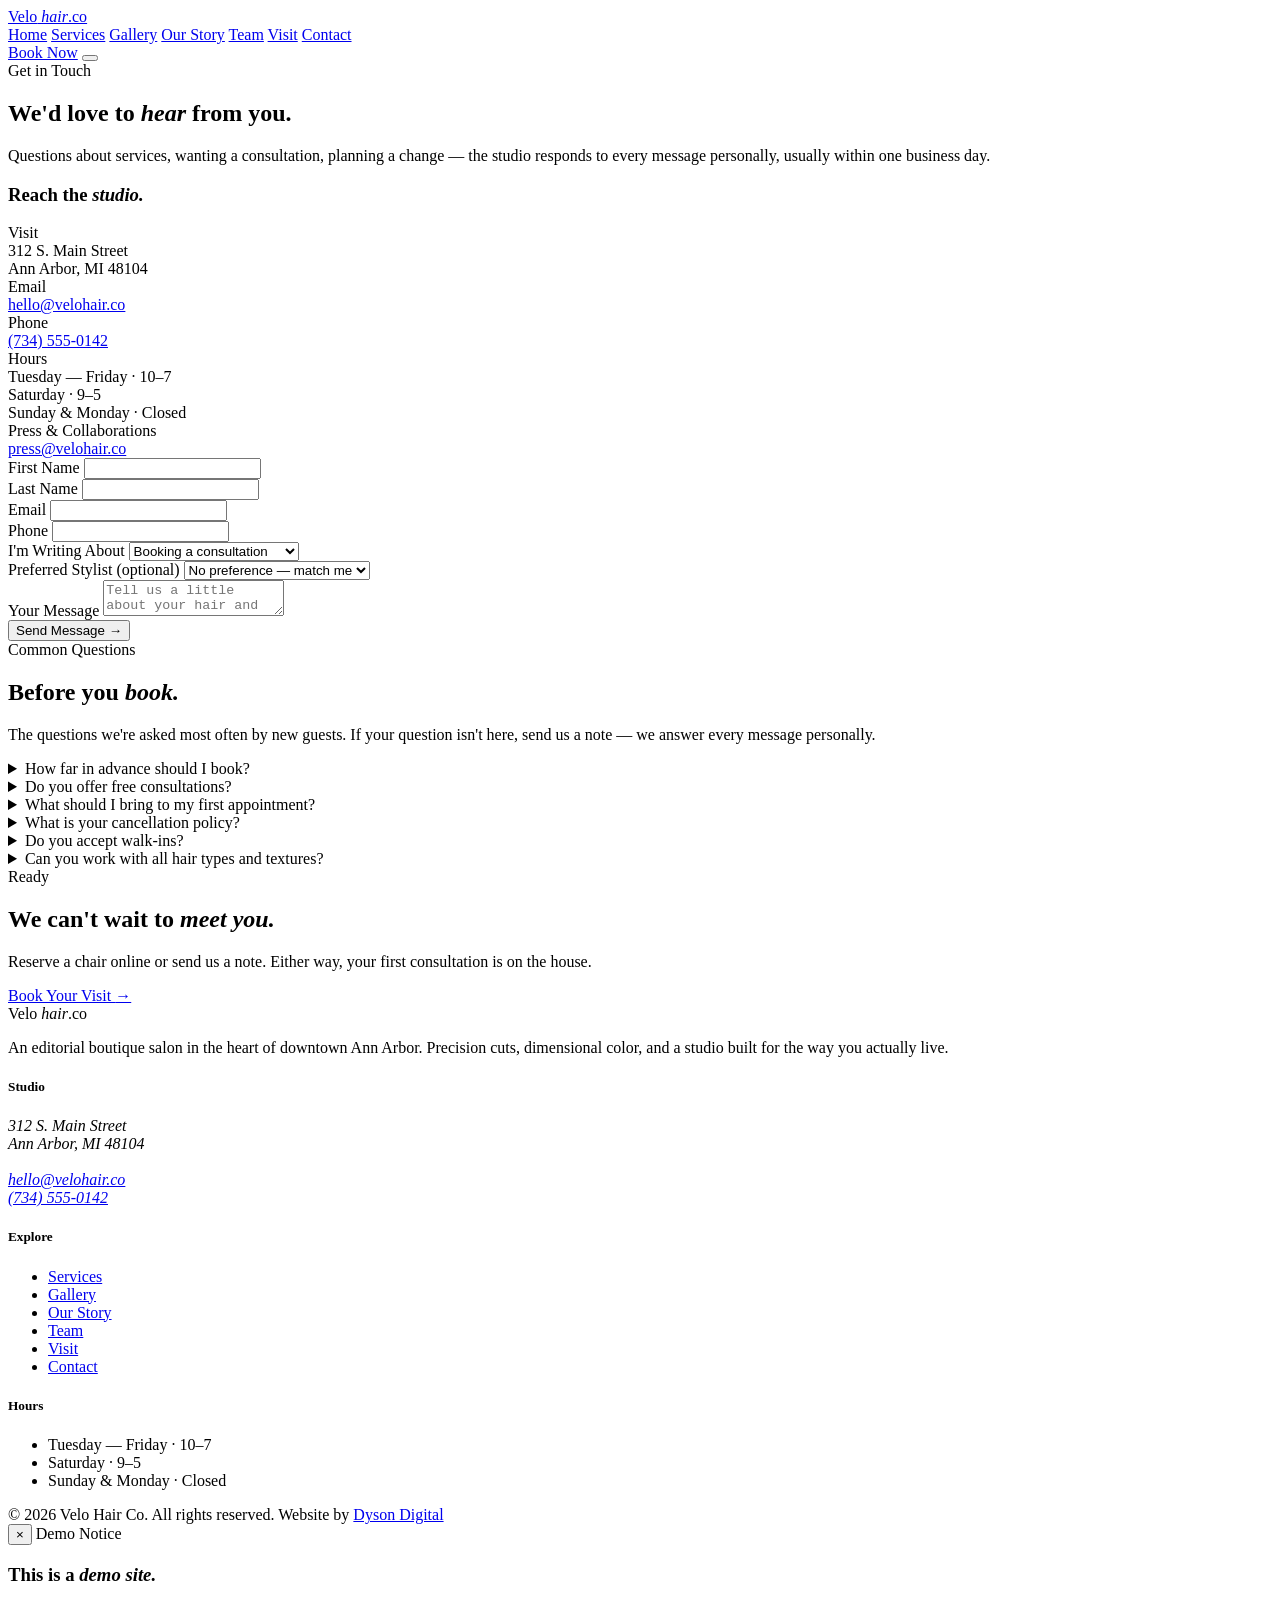
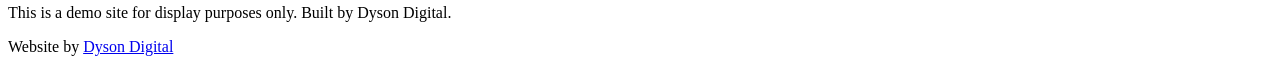
==== commit 6801ed9a: "Add files via upload" ====
--- a/contact.html
+++ b/contact.html
@@ -2,413 +2,257 @@
 <html lang="en">
 <head>
   <meta charset="UTF-8">
+  <meta name="robots" content="noindex, nofollow">
   <meta name="viewport" content="width=device-width, initial-scale=1.0, viewport-fit=cover">
-  <meta name="robots" content="noindex, nofollow">
-  <title>Contact — Velo Hair Co</title>
+  <title>Contact — Velo Hair Co.</title>
+  <meta name="description" content="Get in touch with Velo Hair Co. — reach the Ann Arbor studio for questions, consultations, or bookings.">
   <link rel="icon" type="image/png" href="images/favicon.png">
-  <link rel="stylesheet" href="style.css">
+  <link rel="preconnect" href="https://fonts.googleapis.com">
+  <link rel="preconnect" href="https://fonts.gstatic.com" crossorigin>
+  <link href="https://fonts.googleapis.com/css2?family=Cormorant+Garamond:ital,wght@0,300;0,400;0,500;1,300;1,400&family=Jost:wght@300;400;500&display=swap" rel="stylesheet">
+  <link rel="stylesheet" href="css/style.css">
 </head>
 <body>
 
-  <!-- NAV -->
-  <nav class="site-nav scrolled" id="siteNav">
-    <div class="nav-inner">
-      <a href="index.html" class="nav-logo">Velo <span>Hair</span> Co</a>
-      <ul class="nav-links">
-        <li><a href="index.html">Home</a></li>
-        <li><a href="services.html">Services</a></li>
-        <li><a href="gallery.html">Gallery</a></li>
-        <li><a href="story.html">Our Story</a></li>
-        <li><a href="team.html">Team</a></li>
-        <li><a href="visit.html">Visit</a></li>
-        <li><a href="contact.html" class="active">Contact</a></li>
-      </ul>
-      <button class="nav-book-btn book-trigger">Book Appointment</button>
-      <button class="nav-toggle" id="navToggle" aria-label="Open menu">
-        <span></span><span></span><span></span>
-      </button>
-    </div>
-  </nav>
-
-  <!-- MOBILE NAV -->
-  <nav class="nav-mobile" id="mobileNav">
-    <button class="nav-mobile-close" id="mobileClose">&times;</button>
+<!-- NAV -->
+<nav class="nav">
+  <a href="index.html" class="nav-logo">Velo<i> hair</i><span class="dot">.</span>co</a>
+  <div class="nav-links">
     <a href="index.html">Home</a>
     <a href="services.html">Services</a>
     <a href="gallery.html">Gallery</a>
     <a href="story.html">Our Story</a>
     <a href="team.html">Team</a>
     <a href="visit.html">Visit</a>
-    <a href="contact.html">Contact</a>
-  </nav>
-
-  <!-- PAGE HERO -->
-  <div class="page-hero">
-    <div class="page-hero-bg">
-      <img src="images/velo-experience-stylist-care.png" alt="Velo stylist care">
-    </div>
-    <div class="page-hero-overlay"></div>
-    <div class="page-hero-content">
-      <div class="container">
-        <span class="overline">Get In Touch</span>
-        <h1>Contact</h1>
-      </div>
-    </div>
-  </div>
-
-  <!-- CONTACT SECTION -->
-  <section class="section-pad bg-off-white">
-    <div class="container">
-      <div class="contact-grid">
-
-        <!-- FORM -->
-        <div class="reveal-left">
-          <span class="overline">Send a Message</span>
-          <h2>Let's talk</h2>
-          <div class="divider"></div>
-          <p class="text-muted-sm mb-40">
-            Whether you have a question about a service, want to discuss a color consultation, or simply want to say hello — we'd love to hear from you.
-          </p>
-
-          <div class="contact-form" id="contactForm">
-            <div class="form-row">
-              <div class="form-group">
-                <label for="firstName">First Name</label>
-                <input type="text" id="firstName" name="firstName" placeholder="Your first name">
-              </div>
-              <div class="form-group">
-                <label for="lastName">Last Name</label>
-                <input type="text" id="lastName" name="lastName" placeholder="Your last name">
-              </div>
-            </div>
-            <div class="form-row">
-              <div class="form-group">
-                <label for="email">Email Address</label>
-                <input type="email" id="email" name="email" placeholder="hello@example.com">
-              </div>
-              <div class="form-group">
-                <label for="phone">Phone Number</label>
-                <input type="tel" id="phone" name="phone" placeholder="(734) 000-0000">
-              </div>
-            </div>
-            <div class="form-group">
-              <label for="service">Service of Interest</label>
-              <select id="service" name="service">
-                <option value="" disabled selected>Select a service...</option>
-                <option>Haircut &amp; Styling</option>
-                <option>Color — Balayage or Highlights</option>
-                <option>Color — Single Process</option>
-                <option>Texture &amp; Curl Services</option>
-                <option>Men's Cut &amp; Grooming</option>
-                <option>Beard Sculpt</option>
-                <option>Color Correction</option>
-                <option>Bridal / Event Styling</option>
-                <option>General Inquiry</option>
-                <option>Employment Inquiry</option>
-              </select>
-            </div>
-            <div class="form-group">
-              <label for="stylist">Preferred Artist (Optional)</label>
-              <select id="stylist" name="stylist">
-                <option value="" disabled selected>No preference / first available</option>
-                <option>Marcus — Founder &amp; Creative Director</option>
-                <option>Nia — Senior Stylist</option>
-                <option>Sarah — Wave Specialist</option>
-                <option>David — Fade Specialist</option>
-                <option>Elena — Master Colorist</option>
-                <option>Julian — Master Barber</option>
-                <option>Kassa — Texture Artist</option>
-              </select>
-            </div>
-            <div class="form-group">
-              <label for="message">Your Message</label>
-              <textarea id="message" name="message" placeholder="Tell us about your hair goals, questions, or anything else you'd like us to know..."></textarea>
-            </div>
-            <div>
-              <button type="button" class="btn btn-primary contact-submit mt-8"><span>Send Message →</span></button>
-            </div>
-          </div>
-        </div>
-
-        <!-- INFO PANEL -->
-        <div class="contact-info-panel reveal-right">
-          <span class="overline">Find Us</span>
-          <h3 class="contact-info-h3">Studio Information</h3>
-
-          <div class="contact-info-item">
-            <h5>Address</h5>
-            <p>123 S Main Street<br>Ann Arbor, MI 48104</p>
-          </div>
-
-          <div class="contact-info-item">
-            <h5>Phone</h5>
-            <p><a href="tel:7345550192">(734) 555-0192</a></p>
-          </div>
-
-          <div class="contact-info-item">
-            <h5>Email</h5>
-            <p><a href="#" class="contact-submit">hello@velohairo.com</a></p>
-          </div>
-
-          <div class="contact-info-item">
-            <h5>Instagram</h5>
-            <p><a href="#" class="contact-submit">@veloharico</a></p>
-          </div>
-
-          <div class="contact-info-item">
-            <h5>Studio Hours</h5>
-            <p>
-              Tue – Fri: 10:00 am – 7:00 pm<br>
-              Saturday: 9:00 am – 6:00 pm<br>
-              Sunday: 11:00 am – 4:00 pm<br>
-              Monday: Closed
-            </p>
-          </div>
-
-          <div class="contact-booking-box">
-            <h5 class="contact-booking-label">Ready to Book?</h5>
-            <p class="contact-booking-desc">Skip the form and book your appointment directly online.</p>
-            <button class="btn btn-primary book-trigger btn-full"><span>Book an Appointment</span></button>
-          </div>
-        </div>
-
-      </div>
-
-      <!-- FAQ SECTION -->
-      <div class="faq-section reveal">
-        <div class="text-center mb-56">
-          <span class="overline">Common Questions</span>
-          <h2>Frequently Asked</h2>
-          <div class="divider divider-center"></div>
-        </div>
-
-        <div class="faq-grid">
-
-          <div class="faq-item">
-            <div class="faq-question">
-              <span>Do I need a consultation before booking?</span>
-              <span class="faq-question-icon">+</span>
-            </div>
-            <div class="faq-answer">
-              <p>For major color services (balayage, highlights, color correction) and texture treatments, we do recommend a brief consultation — either in person or via phone — so your artist can fully understand your hair history and goals. For cuts and grooming services, you can book directly without a prior consultation.</p>
-            </div>
-          </div>
-
-          <div class="faq-item">
-            <div class="faq-question">
-              <span>What is your cancellation policy?</span>
-              <span class="faq-question-icon">+</span>
-            </div>
-            <div class="faq-answer">
-              <p>We ask for at least 24 hours notice for cancellations or rescheduling. Late cancellations (under 12 hours) or no-shows may incur a fee of up to 50% of the scheduled service. We understand life happens — please just reach out as early as you can.</p>
-            </div>
-          </div>
-
-          <div class="faq-item">
-            <div class="faq-question">
-              <span>What should I bring to my first appointment?</span>
-              <span class="faq-question-icon">+</span>
-            </div>
-            <div class="faq-answer">
-              <p>Bring inspiration images — screenshots from Instagram, Pinterest boards, photos of styles you love. The more visual references the better. Also come with clean, product-free hair if possible (particularly for color services). Most importantly, bring an open mind and be ready to have a real conversation with your artist.</p>
-            </div>
-          </div>
-
-          <div class="faq-item">
-            <div class="faq-question">
-              <span>How long will my appointment take?</span>
-              <span class="faq-question-icon">+</span>
-            </div>
-            <div class="faq-answer">
-              <p>Service times vary. A men's cut typically takes 45–60 minutes. A women's cut and blowout is usually 60–90 minutes. Color services can range from 90 minutes (single process) to 4+ hours (full balayage with cut). Color correction services may require multiple sessions. We'll always give you an accurate time estimate when you book.</p>
-            </div>
-          </div>
-
-          <div class="faq-item">
-            <div class="faq-question">
-              <span>Do you accommodate all hair types and textures?</span>
-              <span class="faq-question-icon">+</span>
-            </div>
-            <div class="faq-answer">
-              <p>Absolutely. Our team is trained and experienced with all hair types — straight, wavy, curly, coily, fine, thick, chemically processed, natural, locs, and everything in between. Kassa specifically specializes in natural and textured hair. If you have specific concerns about your hair type, just mention it when booking and we'll match you with the right artist.</p>
-            </div>
-          </div>
-
-          <div class="faq-item">
-            <div class="faq-question">
-              <span>Can I request a specific stylist?</span>
-              <span class="faq-question-icon">+</span>
-            </div>
-            <div class="faq-answer">
-              <p>Yes — and we encourage it. When booking, you can request any specific artist based on their specialty. If you're unsure who's right for your service, simply book without a preference and we'll match you with the best available artist for your needs. You can also send us a message through the form above if you'd like guidance.</p>
-            </div>
-          </div>
-
-        </div>
-      </div>
-    </div>
-  </section>
-
-  <!-- FOOTER -->
-  <footer class="site-footer">
-    <div class="container">
-      <div class="footer-grid">
-        <div class="footer-brand">
-          <span class="footer-logo">Velo <span>Hair</span> Co</span>
-          <p>A boutique hair studio where seven master artists craft precision, creativity, and genuine transformation in the heart of Ann Arbor, Michigan.</p>
-        </div>
-        <div class="footer-col">
-          <h6>Navigate</h6>
-          <ul>
-            <li><a href="index.html">Home</a></li>
-            <li><a href="services.html">Services</a></li>
-            <li><a href="gallery.html">Gallery</a></li>
-            <li><a href="story.html">Our Story</a></li>
-            <li><a href="team.html">Team</a></li>
-            <li><a href="visit.html">Visit</a></li>
-            <li><a href="contact.html">Contact</a></li>
-          </ul>
-        </div>
-        <div class="footer-col">
-          <h6>Hours</h6>
-          <p>Tue–Fri: 10am – 7pm<br>Saturday: 9am – 6pm<br>Sunday: 11am – 4pm<br>Monday: Closed</p>
-        </div>
-        <div class="footer-col">
-          <h6>Contact</h6>
-          <p>123 S Main Street<br>Ann Arbor, MI 48104<br><br>hello@velohairo.com<br>(734) 555-0192</p>
-        </div>
-      </div>
-      <div class="footer-bottom">
-        <p>&copy; 2025 Velo Hair Co. All rights reserved.</p>
-        <p>Website by <a href="https://dysondigital.com/" target="_blank" rel="noopener">Dyson Digital</a></p>
-      </div>
-    </div>
-  </footer>
-
-  <!-- DEMO MODAL -->
-  <div class="demo-modal" id="demoModal">
-    <div class="demo-modal-box">
-      <button class="demo-modal-close" id="modalClose">&times;</button>
-      <span class="demo-modal-logo">Velo Hair Co</span>
-      <h3>Demo Site</h3>
-      <p>This is a demo site for display purposes only.</p>
-      <p>Contact forms and booking are not active in this preview.</p>
-      <div class="demo-modal-credit">
-        <p>Designed &amp; Built by</p>
-        <a href="https://dysondigital.com/" target="_blank" rel="noopener">Dyson Digital</a>
-      </div>
-    </div>
-  </div>
-
-  <script>
-    // Nav scroll
-    const nav = document.getElementById('siteNav');
-    window.addEventListener('scroll', () => {
-      nav.classList.toggle('scrolled', window.scrollY > 60);
-    });
-
-    // Mobile nav
-    document.getElementById('navToggle').addEventListener('click', () => {
-      document.getElementById('mobileNav').classList.add('open');
-    });
-    document.getElementById('mobileClose').addEventListener('click', () => {
-      document.getElementById('mobileNav').classList.remove('open');
-    });
-
-    // Demo modal — book + contact triggers
-    const modal = document.getElementById('demoModal');
-    function openModal(e) {
-      e.preventDefault();
-      modal.classList.add('open');
-    }
-    document.querySelectorAll('.book-trigger').forEach(el => el.addEventListener('click', openModal));
-    document.querySelectorAll('.contact-submit').forEach(el => el.addEventListener('click', openModal));
-    document.getElementById('modalClose').addEventListener('click', () => modal.classList.remove('open'));
-    modal.addEventListener('click', e => { if (e.target === modal) modal.classList.remove('open'); });
-
-    // FAQ accordion
-    document.querySelectorAll('.faq-question').forEach(q => {
-      q.addEventListener('click', () => {
-        const item = q.closest('.faq-item');
-        const wasOpen = item.classList.contains('open');
-        document.querySelectorAll('.faq-item').forEach(i => i.classList.remove('open'));
-        if (!wasOpen) item.classList.add('open');
-      });
-    });
-
-    // Reveal
-    const reveals = document.querySelectorAll('.reveal, .reveal-left, .reveal-right');
-    const observer = new IntersectionObserver(entries => {
-      entries.forEach(entry => { if (entry.isIntersecting) entry.target.classList.add('visible'); });
-    }, { threshold: 0.1, rootMargin: '0px 0px -60px 0px' });
-    reveals.forEach(el => observer.observe(el));
-  </script>
+    <a href="contact.html" class="active">Contact</a>
+  </div>
+  <a href="#" class="nav-cta js-book" data-demo>Book Now</a>
+  <button class="nav-toggle" aria-label="Menu"><span></span><span></span><span></span></button>
+</nav>
+
+<!-- HERO -->
+<section class="contact-hero">
+  <div class="wrap">
+    <span class="eyebrow center reveal">Get in Touch</span>
+    <h1 class="reveal delay-1">We'd love to <em>hear</em> from you.</h1>
+    <p class="reveal delay-2">Questions about services, wanting a consultation, planning a change — the studio responds to every message personally, usually within one business day.</p>
+  </div>
+</section>
+
+<!-- CONTACT GRID -->
+<section class="wrap">
+  <div class="contact-grid">
+    <div class="contact-info reveal">
+      <h3>Reach the <em>studio.</em></h3>
+
+      <div class="block">
+        <span class="label">Visit</span>
+        <div class="val">
+          312 S. Main Street<br>
+          Ann Arbor, MI 48104
+        </div>
+      </div>
+
+      <div class="block">
+        <span class="label">Email</span>
+        <div class="val"><a href="#" class="js-contact" data-demo>hello@velohair.co</a></div>
+      </div>
+
+      <div class="block">
+        <span class="label">Phone</span>
+        <div class="val"><a href="#" class="js-contact" data-demo>(734) 555-0142</a></div>
+      </div>
+
+      <div class="block">
+        <span class="label">Hours</span>
+        <div class="val">
+          Tuesday — Friday · 10–7<br>
+          Saturday · 9–5<br>
+          Sunday &amp; Monday · Closed
+        </div>
+      </div>
+
+      <div class="block">
+        <span class="label">Press &amp; Collaborations</span>
+        <div class="val"><a href="#" class="js-contact" data-demo>press@velohair.co</a></div>
+      </div>
+    </div>
+
+    <form class="contact-form reveal delay-1" data-demo-form novalidate>
+      <div class="form-row">
+        <div class="form-field">
+          <label for="first">First Name</label>
+          <input type="text" id="first" name="first" autocomplete="given-name" required>
+        </div>
+        <div class="form-field">
+          <label for="last">Last Name</label>
+          <input type="text" id="last" name="last" autocomplete="family-name" required>
+        </div>
+      </div>
+
+      <div class="form-row">
+        <div class="form-field">
+          <label for="email">Email</label>
+          <input type="email" id="email" name="email" autocomplete="email" required>
+        </div>
+        <div class="form-field">
+          <label for="phone">Phone</label>
+          <input type="tel" id="phone" name="phone" autocomplete="tel">
+        </div>
+      </div>
+
+      <div class="form-single">
+        <div class="form-field">
+          <label for="topic">I'm Writing About</label>
+          <select id="topic" name="topic">
+            <option value="consultation">Booking a consultation</option>
+            <option value="services">Question about a service</option>
+            <option value="color">Color correction / consult</option>
+            <option value="event">Wedding or event styling</option>
+            <option value="press">Press or collaboration</option>
+            <option value="other">Something else</option>
+          </select>
+        </div>
+      </div>
+
+      <div class="form-single">
+        <div class="form-field">
+          <label for="stylist">Preferred Stylist (optional)</label>
+          <select id="stylist" name="stylist">
+            <option value="">No preference — match me</option>
+            <option value="marcus">Marcus · Founder &amp; Cutter</option>
+            <option value="nia">Nia · Senior Stylist</option>
+            <option value="sarah">Sarah · Waves &amp; Shape</option>
+            <option value="david">David · Fade Specialist</option>
+            <option value="elena">Elena · Master Colorist</option>
+            <option value="julian">Julian · Barber</option>
+            <option value="kassa">Kassa · Texture Specialist</option>
+          </select>
+        </div>
+      </div>
+
+      <div class="form-single">
+        <div class="form-field">
+          <label for="message">Your Message</label>
+          <textarea id="message" name="message" placeholder="Tell us a little about your hair and what you're hoping for — length, history, any images for inspiration. The more context, the better we can match you." required></textarea>
+        </div>
+      </div>
+
+      <button type="submit" class="btn">Send Message <span class="arrow">→</span></button>
+    </form>
+  </div>
+</section>
+
+<!-- FAQ -->
+<section class="faq">
+  <div class="wrap">
+    <div class="team-header">
+      <div>
+        <span class="eyebrow reveal">Common Questions</span>
+        <h2 class="reveal delay-1">Before you <em>book.</em></h2>
+      </div>
+      <p class="reveal delay-2">The questions we're asked most often by new guests. If your question isn't here, send us a note — we answer every message personally.</p>
+    </div>
+
+    <div class="faq-grid">
+      <details class="faq-item reveal">
+        <summary>How far in advance should I book?</summary>
+        <div class="ans">For weekend appointments, we recommend booking two to three weeks ahead. Weekday mornings and afternoons usually have more flexibility, often within the same week. For new color clients and major changes, we block longer windows, so those slots fill earliest.</div>
+      </details>
+
+      <details class="faq-item reveal delay-1">
+        <summary>Do you offer free consultations?</summary>
+        <div class="ans">Yes — every new guest receives a complimentary twenty-minute consultation. Sit with one of our artists, share your hair history and what you're hoping for, and leave with a clear plan. There's no pressure to book at the end of the consultation.</div>
+      </details>
+
+      <details class="faq-item reveal delay-2">
+        <summary>What should I bring to my first appointment?</summary>
+        <div class="ans">Come with your hair in the state you wear it most — no fresh wash, no heavy product. Bring two or three inspiration photos if you have them. Your stylist will translate the shapes and tones to work with your hair density and face shape.</div>
+      </details>
+
+      <details class="faq-item reveal">
+        <summary>What is your cancellation policy?</summary>
+        <div class="ans">We ask for forty-eight hours' notice on any cancellation or reschedule. Late cancellations and no-shows are charged fifty percent of the booked service, which helps us respect the time our stylists have set aside for you.</div>
+      </details>
+
+      <details class="faq-item reveal delay-1">
+        <summary>Do you accept walk-ins?</summary>
+        <div class="ans">We don't. Every chair at Velo is booked by appointment, so each guest gets the stylist's full attention for the full duration of their service. Fringe trims between appointments with your regular stylist are the one exception — those are complimentary and you can walk in between 10 and 5.</div>
+      </details>
+
+      <details class="faq-item reveal delay-2">
+        <summary>Can you work with all hair types and textures?</summary>
+        <div class="ans">Yes. Our artists specialize across the full texture spectrum — from fine straight hair to coily and natural textures. When you reach out, let us know what kind of hair you have and we'll match you with the stylist whose specialty fits. Our texture program is led by Kassa, one of our senior artists.</div>
+      </details>
+    </div>
+  </div>
+</section>
+
+<!-- CTA -->
+<section class="cta-band">
+  <div class="wrap">
+    <span class="eyebrow center reveal">Ready</span>
+    <h2 class="reveal delay-1">We can't wait to <em>meet you.</em></h2>
+    <p class="reveal delay-2">Reserve a chair online or send us a note. Either way, your first consultation is on the house.</p>
+    <a href="#" class="btn btn-gold reveal delay-3 js-book" data-demo>Book Your Visit <span class="arrow">→</span></a>
+  </div>
+</section>
+
+<!-- FOOTER -->
+<footer class="footer">
+  <div class="wrap">
+    <div class="footer-grid">
+      <div>
+        <div class="footer-logo">Velo<i> hair</i>.co</div>
+        <p>An editorial boutique salon in the heart of downtown Ann Arbor. Precision cuts, dimensional color, and a studio built for the way you actually live.</p>
+      </div>
+      <div>
+        <h5>Studio</h5>
+        <address class="footer-address">
+          312 S. Main Street<br>
+          Ann Arbor, MI 48104<br><br>
+          <a href="#" class="js-contact" data-demo>hello@velohair.co</a><br>
+          <a href="#" class="js-contact" data-demo>(734) 555-0142</a>
+        </address>
+      </div>
+      <div>
+        <h5>Explore</h5>
+        <ul>
+          <li><a href="services.html">Services</a></li>
+          <li><a href="gallery.html">Gallery</a></li>
+          <li><a href="story.html">Our Story</a></li>
+          <li><a href="team.html">Team</a></li>
+          <li><a href="visit.html">Visit</a></li>
+          <li><a href="contact.html">Contact</a></li>
+        </ul>
+      </div>
+      <div>
+        <h5>Hours</h5>
+        <ul>
+          <li>Tuesday — Friday · 10–7</li>
+          <li>Saturday · 9–5</li>
+          <li>Sunday &amp; Monday · Closed</li>
+        </ul>
+      </div>
+    </div>
+    <div class="footer-bottom">
+      <span>© 2026 Velo Hair Co. All rights reserved.</span>
+      <span>Website by <a href="https://dysondigital.com/" target="_blank" rel="noopener" data-allow>Dyson Digital</a></span>
+    </div>
+  </div>
+</footer>
+
+<!-- MODAL -->
+<div class="modal" id="demoModal">
+  <div class="modal-inner">
+    <button class="modal-close" aria-label="Close">×</button>
+    <span class="eyebrow">Demo Notice</span>
+    <h3>This is a <em>demo site.</em></h3>
+    <p>This is a demo site for display purposes only. Built by Dyson Digital.</p>
+    <div class="credit">Website by <a href="https://dysondigital.com/" target="_blank" rel="noopener" data-allow>Dyson Digital</a></div>
+  </div>
+</div>
+
+<script src="js/main.js"></script>
 </body>
 </html>
-
-  <script>
-    // 1. SELECTORS
-    const siteNav = document.getElementById('siteNav');
-    const navToggle = document.getElementById('navToggle');
-    const mobileNav = document.getElementById('mobileNav');
-    const mobileClose = document.getElementById('mobileClose');
-    const demoModal = document.getElementById('demoModal');
-    const modalClose = document.getElementById('modalClose');
-
-    // 2. NAVBAR SCROLL EFFECT
-    window.addEventListener('scroll', () => {
-      siteNav.classList.toggle('scrolled', window.scrollY > 60);
-    });
-
-    // 3. MOBILE MENU LOGIC (WITH SAFETY LINE)
-    if(navToggle && mobileNav && mobileClose) {
-      navToggle.addEventListener('click', () => {
-        mobileNav.classList.add('open');
-        document.body.style.overflow = 'hidden'; 
-      });
-
-      mobileClose.addEventListener('click', () => {
-        mobileNav.classList.remove('open');
-        document.body.style.overflow = 'auto'; 
-      });
-
-      // Close menu if a link is clicked
-      document.querySelectorAll('#mobileNav a').forEach(link => {
-        link.addEventListener('click', () => {
-          mobileNav.classList.remove('open');
-          document.body.style.overflow = 'auto';
-        });
-      });
-    }
-
-    // 4. DEMO MODAL LOGIC
-    document.querySelectorAll('.book-trigger').forEach(btn => {
-      btn.addEventListener('click', e => {
-        e.preventDefault();
-        demoModal.classList.add('open');
-      });
-    });
-
-    if(modalClose) {
-      modalClose.addEventListener('click', () => demoModal.classList.remove('open'));
-    }
-
-    // Close modal on background click
-    window.addEventListener('click', e => {
-      if (e.target === demoModal) demoModal.classList.remove('open');
-    });
-
-    // 5. REVEAL ANIMATIONS
-    const observer = new IntersectionObserver(entries => {
-      entries.forEach(entry => {
-        if (entry.isIntersecting) { 
-          entry.target.classList.add('visible'); 
-        }
-      });
-    }, { threshold: 0.1, rootMargin: '0px 0px -60px 0px' });
-
-    document.querySelectorAll('.reveal, .reveal-left, .reveal-right').forEach(el => observer.observe(el));
-  </script>
-</body>
-</html>
-
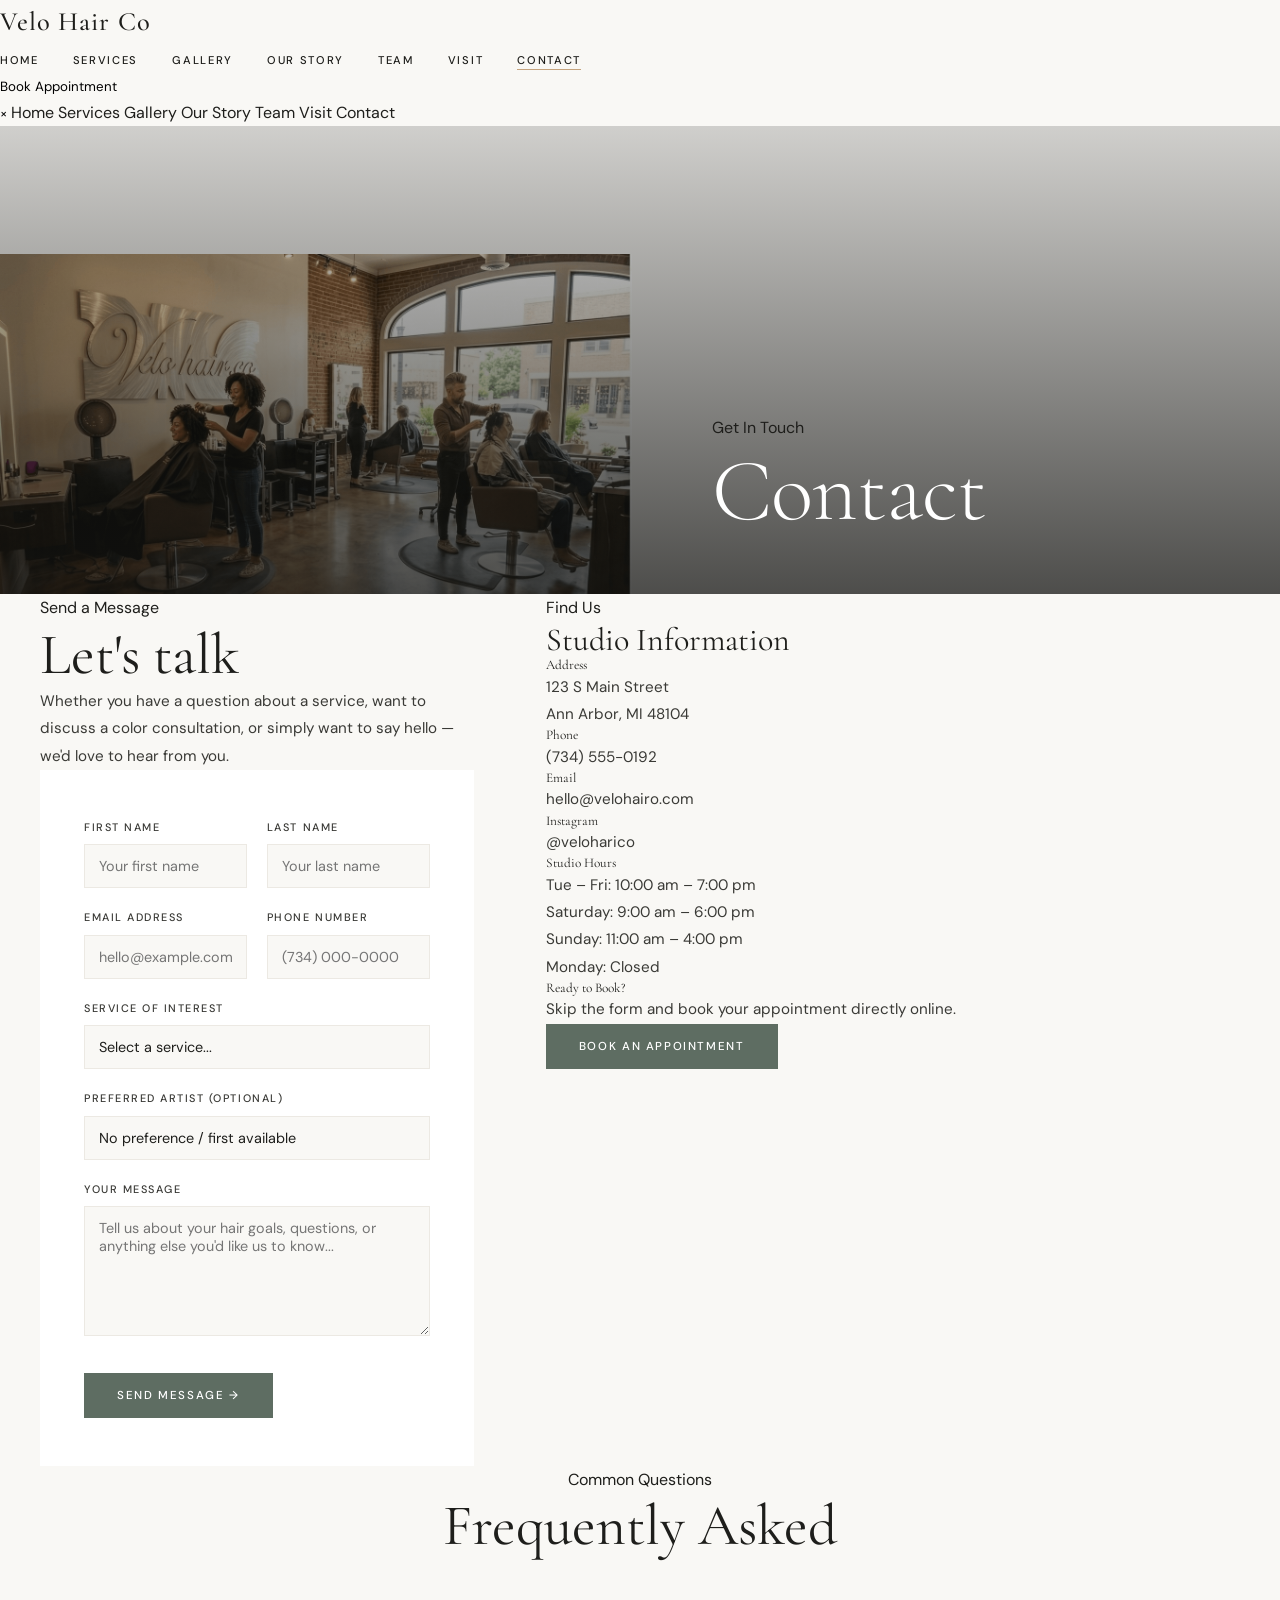
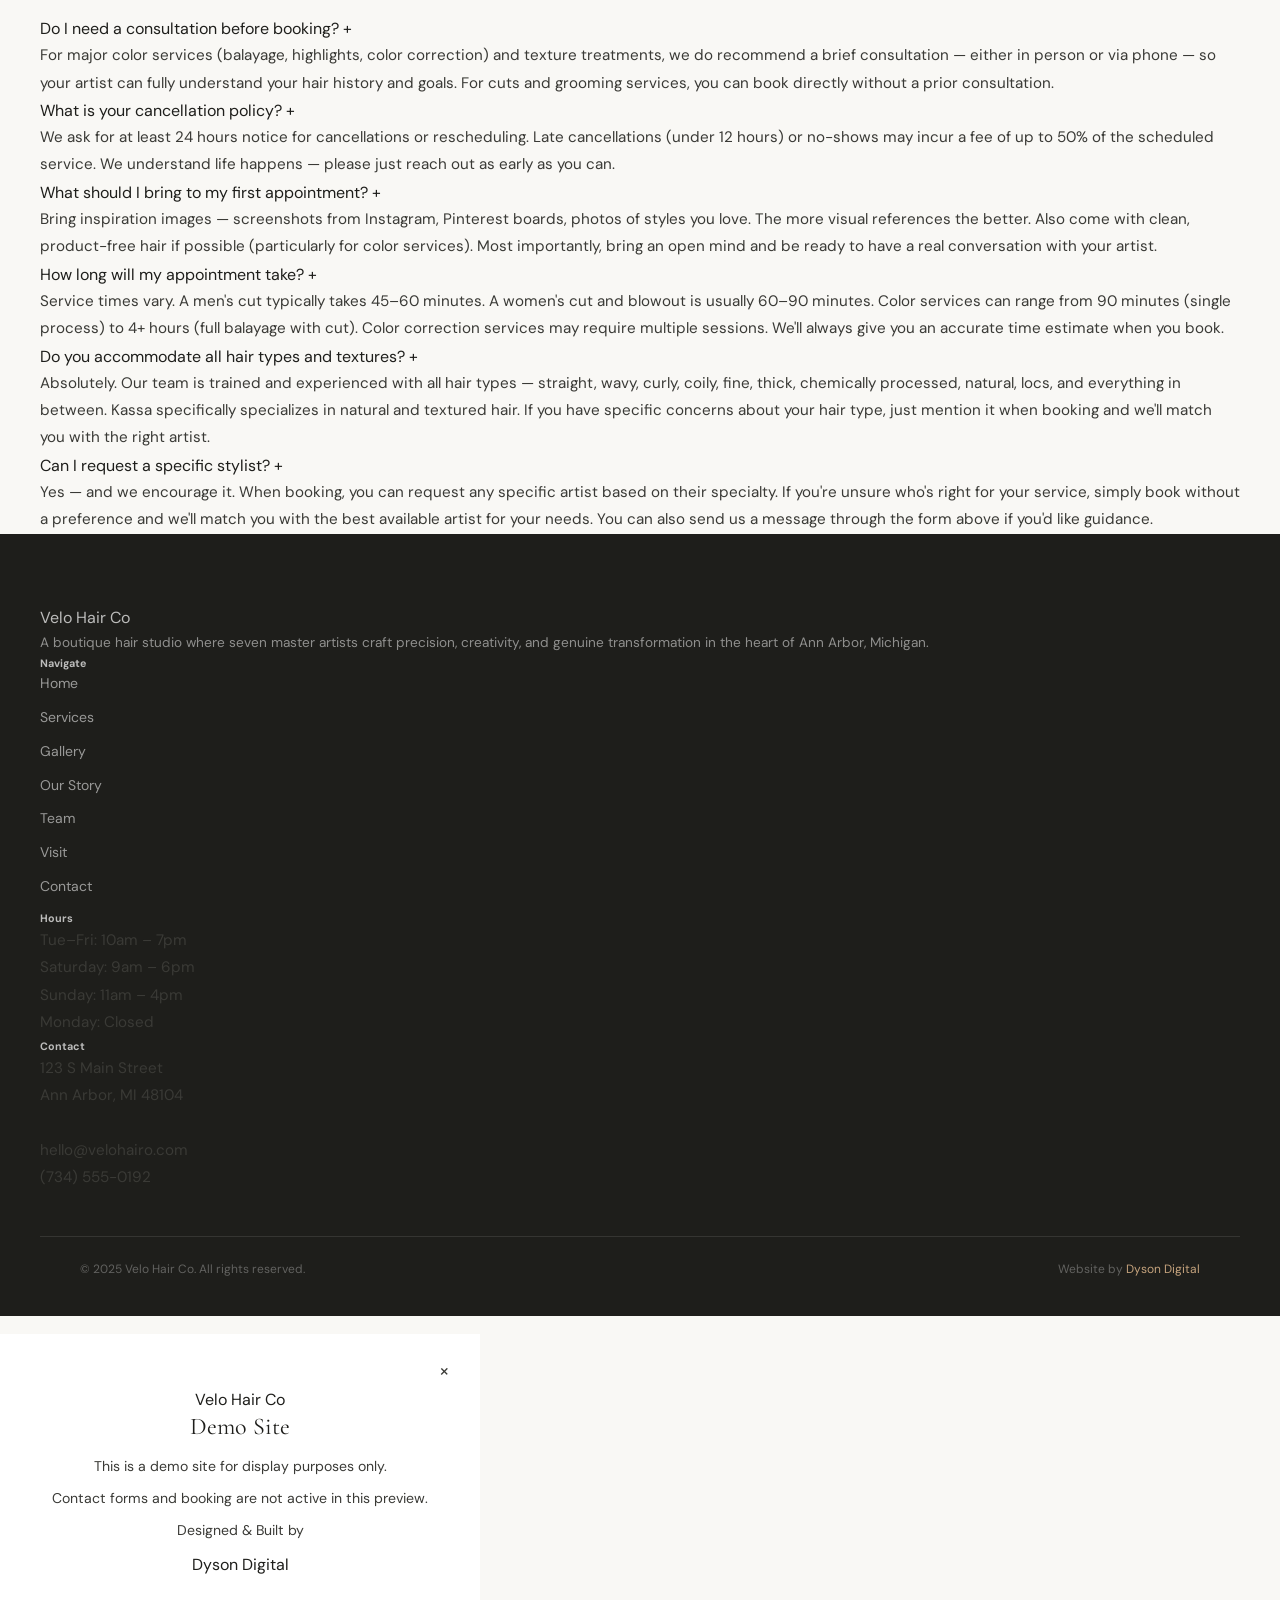
==== commit 3b696663: "Add files via upload" ====
--- a/contact.html
+++ b/contact.html
@@ -2,257 +2,346 @@
 <html lang="en">
 <head>
   <meta charset="UTF-8">
+  <meta name="viewport" content="width=device-width, initial-scale=1.0, viewport-fit=cover">
   <meta name="robots" content="noindex, nofollow">
-  <meta name="viewport" content="width=device-width, initial-scale=1.0, viewport-fit=cover">
-  <title>Contact — Velo Hair Co.</title>
-  <meta name="description" content="Get in touch with Velo Hair Co. — reach the Ann Arbor studio for questions, consultations, or bookings.">
+  <title>Contact — Velo Hair Co</title>
   <link rel="icon" type="image/png" href="images/favicon.png">
-  <link rel="preconnect" href="https://fonts.googleapis.com">
-  <link rel="preconnect" href="https://fonts.gstatic.com" crossorigin>
-  <link href="https://fonts.googleapis.com/css2?family=Cormorant+Garamond:ital,wght@0,300;0,400;0,500;1,300;1,400&family=Jost:wght@300;400;500&display=swap" rel="stylesheet">
-  <link rel="stylesheet" href="css/style.css">
+  <link rel="stylesheet" href="style.css">
 </head>
 <body>
 
-<!-- NAV -->
-<nav class="nav">
-  <a href="index.html" class="nav-logo">Velo<i> hair</i><span class="dot">.</span>co</a>
-  <div class="nav-links">
+  <!-- NAV -->
+  <nav class="site-nav scrolled" id="siteNav">
+    <div class="nav-inner">
+      <a href="index.html" class="nav-logo">Velo <span>Hair</span> Co</a>
+      <ul class="nav-links">
+        <li><a href="index.html">Home</a></li>
+        <li><a href="services.html">Services</a></li>
+        <li><a href="gallery.html">Gallery</a></li>
+        <li><a href="story.html">Our Story</a></li>
+        <li><a href="team.html">Team</a></li>
+        <li><a href="visit.html">Visit</a></li>
+        <li><a href="contact.html" class="active">Contact</a></li>
+      </ul>
+      <button class="nav-book-btn book-trigger">Book Appointment</button>
+      <button class="nav-toggle" id="navToggle" aria-label="Open menu">
+        <span></span><span></span><span></span>
+      </button>
+    </div>
+  </nav>
+
+  <!-- MOBILE NAV -->
+  <nav class="nav-mobile" id="mobileNav">
+    <button class="nav-mobile-close" id="mobileClose">&times;</button>
     <a href="index.html">Home</a>
     <a href="services.html">Services</a>
     <a href="gallery.html">Gallery</a>
     <a href="story.html">Our Story</a>
     <a href="team.html">Team</a>
     <a href="visit.html">Visit</a>
-    <a href="contact.html" class="active">Contact</a>
+    <a href="contact.html">Contact</a>
+  </nav>
+
+  <!-- PAGE HERO -->
+  <div class="page-hero">
+    <div class="page-hero-bg">
+      <img src="images/velo-experience-stylist-care.png" alt="Velo stylist care">
+    </div>
+    <div class="page-hero-overlay"></div>
+    <div class="page-hero-content">
+      <div class="container">
+        <span class="overline">Get In Touch</span>
+        <h1>Contact</h1>
+      </div>
+    </div>
   </div>
-  <a href="#" class="nav-cta js-book" data-demo>Book Now</a>
-  <button class="nav-toggle" aria-label="Menu"><span></span><span></span><span></span></button>
-</nav>
-
-<!-- HERO -->
-<section class="contact-hero">
-  <div class="wrap">
-    <span class="eyebrow center reveal">Get in Touch</span>
-    <h1 class="reveal delay-1">We'd love to <em>hear</em> from you.</h1>
-    <p class="reveal delay-2">Questions about services, wanting a consultation, planning a change — the studio responds to every message personally, usually within one business day.</p>
+
+  <!-- CONTACT SECTION -->
+  <section class="section-pad bg-off-white">
+    <div class="container">
+      <div class="contact-grid">
+
+        <!-- FORM -->
+        <div class="reveal-left">
+          <span class="overline">Send a Message</span>
+          <h2>Let's talk</h2>
+          <div class="divider"></div>
+          <p class="text-muted-sm mb-40">
+            Whether you have a question about a service, want to discuss a color consultation, or simply want to say hello — we'd love to hear from you.
+          </p>
+
+          <div class="contact-form" id="contactForm">
+            <div class="form-row">
+              <div class="form-group">
+                <label for="firstName">First Name</label>
+                <input type="text" id="firstName" name="firstName" placeholder="Your first name">
+              </div>
+              <div class="form-group">
+                <label for="lastName">Last Name</label>
+                <input type="text" id="lastName" name="lastName" placeholder="Your last name">
+              </div>
+            </div>
+            <div class="form-row">
+              <div class="form-group">
+                <label for="email">Email Address</label>
+                <input type="email" id="email" name="email" placeholder="hello@example.com">
+              </div>
+              <div class="form-group">
+                <label for="phone">Phone Number</label>
+                <input type="tel" id="phone" name="phone" placeholder="(734) 000-0000">
+              </div>
+            </div>
+            <div class="form-group">
+              <label for="service">Service of Interest</label>
+              <select id="service" name="service">
+                <option value="" disabled selected>Select a service...</option>
+                <option>Haircut &amp; Styling</option>
+                <option>Color — Balayage or Highlights</option>
+                <option>Color — Single Process</option>
+                <option>Texture &amp; Curl Services</option>
+                <option>Men's Cut &amp; Grooming</option>
+                <option>Beard Sculpt</option>
+                <option>Color Correction</option>
+                <option>Bridal / Event Styling</option>
+                <option>General Inquiry</option>
+                <option>Employment Inquiry</option>
+              </select>
+            </div>
+            <div class="form-group">
+              <label for="stylist">Preferred Artist (Optional)</label>
+              <select id="stylist" name="stylist">
+                <option value="" disabled selected>No preference / first available</option>
+                <option>Marcus — Founder &amp; Creative Director</option>
+                <option>Nia — Senior Stylist</option>
+                <option>Sarah — Wave Specialist</option>
+                <option>David — Fade Specialist</option>
+                <option>Elena — Master Colorist</option>
+                <option>Julian — Master Barber</option>
+                <option>Kassa — Texture Artist</option>
+              </select>
+            </div>
+            <div class="form-group">
+              <label for="message">Your Message</label>
+              <textarea id="message" name="message" placeholder="Tell us about your hair goals, questions, or anything else you'd like us to know..."></textarea>
+            </div>
+            <div>
+              <button type="button" class="btn btn-primary contact-submit mt-8"><span>Send Message →</span></button>
+            </div>
+          </div>
+        </div>
+
+        <!-- INFO PANEL -->
+        <div class="contact-info-panel reveal-right">
+          <span class="overline">Find Us</span>
+          <h3 class="contact-info-h3">Studio Information</h3>
+
+          <div class="contact-info-item">
+            <h5>Address</h5>
+            <p>123 S Main Street<br>Ann Arbor, MI 48104</p>
+          </div>
+
+          <div class="contact-info-item">
+            <h5>Phone</h5>
+            <p><a href="tel:7345550192">(734) 555-0192</a></p>
+          </div>
+
+          <div class="contact-info-item">
+            <h5>Email</h5>
+            <p><a href="#" class="contact-submit">hello@velohairo.com</a></p>
+          </div>
+
+          <div class="contact-info-item">
+            <h5>Instagram</h5>
+            <p><a href="#" class="contact-submit">@veloharico</a></p>
+          </div>
+
+          <div class="contact-info-item">
+            <h5>Studio Hours</h5>
+            <p>
+              Tue – Fri: 10:00 am – 7:00 pm<br>
+              Saturday: 9:00 am – 6:00 pm<br>
+              Sunday: 11:00 am – 4:00 pm<br>
+              Monday: Closed
+            </p>
+          </div>
+
+          <div class="contact-booking-box">
+            <h5 class="contact-booking-label">Ready to Book?</h5>
+            <p class="contact-booking-desc">Skip the form and book your appointment directly online.</p>
+            <button class="btn btn-primary book-trigger btn-full"><span>Book an Appointment</span></button>
+          </div>
+        </div>
+
+      </div>
+
+      <!-- FAQ SECTION -->
+      <div class="faq-section reveal">
+        <div class="text-center mb-56">
+          <span class="overline">Common Questions</span>
+          <h2>Frequently Asked</h2>
+          <div class="divider divider-center"></div>
+        </div>
+
+        <div class="faq-grid">
+
+          <div class="faq-item">
+            <div class="faq-question">
+              <span>Do I need a consultation before booking?</span>
+              <span class="faq-question-icon">+</span>
+            </div>
+            <div class="faq-answer">
+              <p>For major color services (balayage, highlights, color correction) and texture treatments, we do recommend a brief consultation — either in person or via phone — so your artist can fully understand your hair history and goals. For cuts and grooming services, you can book directly without a prior consultation.</p>
+            </div>
+          </div>
+
+          <div class="faq-item">
+            <div class="faq-question">
+              <span>What is your cancellation policy?</span>
+              <span class="faq-question-icon">+</span>
+            </div>
+            <div class="faq-answer">
+              <p>We ask for at least 24 hours notice for cancellations or rescheduling. Late cancellations (under 12 hours) or no-shows may incur a fee of up to 50% of the scheduled service. We understand life happens — please just reach out as early as you can.</p>
+            </div>
+          </div>
+
+          <div class="faq-item">
+            <div class="faq-question">
+              <span>What should I bring to my first appointment?</span>
+              <span class="faq-question-icon">+</span>
+            </div>
+            <div class="faq-answer">
+              <p>Bring inspiration images — screenshots from Instagram, Pinterest boards, photos of styles you love. The more visual references the better. Also come with clean, product-free hair if possible (particularly for color services). Most importantly, bring an open mind and be ready to have a real conversation with your artist.</p>
+            </div>
+          </div>
+
+          <div class="faq-item">
+            <div class="faq-question">
+              <span>How long will my appointment take?</span>
+              <span class="faq-question-icon">+</span>
+            </div>
+            <div class="faq-answer">
+              <p>Service times vary. A men's cut typically takes 45–60 minutes. A women's cut and blowout is usually 60–90 minutes. Color services can range from 90 minutes (single process) to 4+ hours (full balayage with cut). Color correction services may require multiple sessions. We'll always give you an accurate time estimate when you book.</p>
+            </div>
+          </div>
+
+          <div class="faq-item">
+            <div class="faq-question">
+              <span>Do you accommodate all hair types and textures?</span>
+              <span class="faq-question-icon">+</span>
+            </div>
+            <div class="faq-answer">
+              <p>Absolutely. Our team is trained and experienced with all hair types — straight, wavy, curly, coily, fine, thick, chemically processed, natural, locs, and everything in between. Kassa specifically specializes in natural and textured hair. If you have specific concerns about your hair type, just mention it when booking and we'll match you with the right artist.</p>
+            </div>
+          </div>
+
+          <div class="faq-item">
+            <div class="faq-question">
+              <span>Can I request a specific stylist?</span>
+              <span class="faq-question-icon">+</span>
+            </div>
+            <div class="faq-answer">
+              <p>Yes — and we encourage it. When booking, you can request any specific artist based on their specialty. If you're unsure who's right for your service, simply book without a preference and we'll match you with the best available artist for your needs. You can also send us a message through the form above if you'd like guidance.</p>
+            </div>
+          </div>
+
+        </div>
+      </div>
+    </div>
+  </section>
+
+  <!-- FOOTER -->
+  <footer class="site-footer">
+    <div class="container">
+      <div class="footer-grid">
+        <div class="footer-brand">
+          <span class="footer-logo">Velo <span>Hair</span> Co</span>
+          <p>A boutique hair studio where seven master artists craft precision, creativity, and genuine transformation in the heart of Ann Arbor, Michigan.</p>
+        </div>
+        <div class="footer-col">
+          <h6>Navigate</h6>
+          <ul>
+            <li><a href="index.html">Home</a></li>
+            <li><a href="services.html">Services</a></li>
+            <li><a href="gallery.html">Gallery</a></li>
+            <li><a href="story.html">Our Story</a></li>
+            <li><a href="team.html">Team</a></li>
+            <li><a href="visit.html">Visit</a></li>
+            <li><a href="contact.html">Contact</a></li>
+          </ul>
+        </div>
+        <div class="footer-col">
+          <h6>Hours</h6>
+          <p>Tue–Fri: 10am – 7pm<br>Saturday: 9am – 6pm<br>Sunday: 11am – 4pm<br>Monday: Closed</p>
+        </div>
+        <div class="footer-col">
+          <h6>Contact</h6>
+          <p>123 S Main Street<br>Ann Arbor, MI 48104<br><br>hello@velohairo.com<br>(734) 555-0192</p>
+        </div>
+      </div>
+      <div class="footer-bottom">
+        <p>&copy; 2025 Velo Hair Co. All rights reserved.</p>
+        <p>Website by <a href="https://dysondigital.com/" target="_blank" rel="noopener">Dyson Digital</a></p>
+      </div>
+    </div>
+  </footer>
+
+  <!-- DEMO MODAL -->
+  <div class="demo-modal" id="demoModal">
+    <div class="demo-modal-box">
+      <button class="demo-modal-close" id="modalClose">&times;</button>
+      <span class="demo-modal-logo">Velo Hair Co</span>
+      <h3>Demo Site</h3>
+      <p>This is a demo site for display purposes only.</p>
+      <p>Contact forms and booking are not active in this preview.</p>
+      <div class="demo-modal-credit">
+        <p>Designed &amp; Built by</p>
+        <a href="https://dysondigital.com/" target="_blank" rel="noopener">Dyson Digital</a>
+      </div>
+    </div>
   </div>
-</section>
-
-<!-- CONTACT GRID -->
-<section class="wrap">
-  <div class="contact-grid">
-    <div class="contact-info reveal">
-      <h3>Reach the <em>studio.</em></h3>
-
-      <div class="block">
-        <span class="label">Visit</span>
-        <div class="val">
-          312 S. Main Street<br>
-          Ann Arbor, MI 48104
-        </div>
-      </div>
-
-      <div class="block">
-        <span class="label">Email</span>
-        <div class="val"><a href="#" class="js-contact" data-demo>hello@velohair.co</a></div>
-      </div>
-
-      <div class="block">
-        <span class="label">Phone</span>
-        <div class="val"><a href="#" class="js-contact" data-demo>(734) 555-0142</a></div>
-      </div>
-
-      <div class="block">
-        <span class="label">Hours</span>
-        <div class="val">
-          Tuesday — Friday · 10–7<br>
-          Saturday · 9–5<br>
-          Sunday &amp; Monday · Closed
-        </div>
-      </div>
-
-      <div class="block">
-        <span class="label">Press &amp; Collaborations</span>
-        <div class="val"><a href="#" class="js-contact" data-demo>press@velohair.co</a></div>
-      </div>
-    </div>
-
-    <form class="contact-form reveal delay-1" data-demo-form novalidate>
-      <div class="form-row">
-        <div class="form-field">
-          <label for="first">First Name</label>
-          <input type="text" id="first" name="first" autocomplete="given-name" required>
-        </div>
-        <div class="form-field">
-          <label for="last">Last Name</label>
-          <input type="text" id="last" name="last" autocomplete="family-name" required>
-        </div>
-      </div>
-
-      <div class="form-row">
-        <div class="form-field">
-          <label for="email">Email</label>
-          <input type="email" id="email" name="email" autocomplete="email" required>
-        </div>
-        <div class="form-field">
-          <label for="phone">Phone</label>
-          <input type="tel" id="phone" name="phone" autocomplete="tel">
-        </div>
-      </div>
-
-      <div class="form-single">
-        <div class="form-field">
-          <label for="topic">I'm Writing About</label>
-          <select id="topic" name="topic">
-            <option value="consultation">Booking a consultation</option>
-            <option value="services">Question about a service</option>
-            <option value="color">Color correction / consult</option>
-            <option value="event">Wedding or event styling</option>
-            <option value="press">Press or collaboration</option>
-            <option value="other">Something else</option>
-          </select>
-        </div>
-      </div>
-
-      <div class="form-single">
-        <div class="form-field">
-          <label for="stylist">Preferred Stylist (optional)</label>
-          <select id="stylist" name="stylist">
-            <option value="">No preference — match me</option>
-            <option value="marcus">Marcus · Founder &amp; Cutter</option>
-            <option value="nia">Nia · Senior Stylist</option>
-            <option value="sarah">Sarah · Waves &amp; Shape</option>
-            <option value="david">David · Fade Specialist</option>
-            <option value="elena">Elena · Master Colorist</option>
-            <option value="julian">Julian · Barber</option>
-            <option value="kassa">Kassa · Texture Specialist</option>
-          </select>
-        </div>
-      </div>
-
-      <div class="form-single">
-        <div class="form-field">
-          <label for="message">Your Message</label>
-          <textarea id="message" name="message" placeholder="Tell us a little about your hair and what you're hoping for — length, history, any images for inspiration. The more context, the better we can match you." required></textarea>
-        </div>
-      </div>
-
-      <button type="submit" class="btn">Send Message <span class="arrow">→</span></button>
-    </form>
-  </div>
-</section>
-
-<!-- FAQ -->
-<section class="faq">
-  <div class="wrap">
-    <div class="team-header">
-      <div>
-        <span class="eyebrow reveal">Common Questions</span>
-        <h2 class="reveal delay-1">Before you <em>book.</em></h2>
-      </div>
-      <p class="reveal delay-2">The questions we're asked most often by new guests. If your question isn't here, send us a note — we answer every message personally.</p>
-    </div>
-
-    <div class="faq-grid">
-      <details class="faq-item reveal">
-        <summary>How far in advance should I book?</summary>
-        <div class="ans">For weekend appointments, we recommend booking two to three weeks ahead. Weekday mornings and afternoons usually have more flexibility, often within the same week. For new color clients and major changes, we block longer windows, so those slots fill earliest.</div>
-      </details>
-
-      <details class="faq-item reveal delay-1">
-        <summary>Do you offer free consultations?</summary>
-        <div class="ans">Yes — every new guest receives a complimentary twenty-minute consultation. Sit with one of our artists, share your hair history and what you're hoping for, and leave with a clear plan. There's no pressure to book at the end of the consultation.</div>
-      </details>
-
-      <details class="faq-item reveal delay-2">
-        <summary>What should I bring to my first appointment?</summary>
-        <div class="ans">Come with your hair in the state you wear it most — no fresh wash, no heavy product. Bring two or three inspiration photos if you have them. Your stylist will translate the shapes and tones to work with your hair density and face shape.</div>
-      </details>
-
-      <details class="faq-item reveal">
-        <summary>What is your cancellation policy?</summary>
-        <div class="ans">We ask for forty-eight hours' notice on any cancellation or reschedule. Late cancellations and no-shows are charged fifty percent of the booked service, which helps us respect the time our stylists have set aside for you.</div>
-      </details>
-
-      <details class="faq-item reveal delay-1">
-        <summary>Do you accept walk-ins?</summary>
-        <div class="ans">We don't. Every chair at Velo is booked by appointment, so each guest gets the stylist's full attention for the full duration of their service. Fringe trims between appointments with your regular stylist are the one exception — those are complimentary and you can walk in between 10 and 5.</div>
-      </details>
-
-      <details class="faq-item reveal delay-2">
-        <summary>Can you work with all hair types and textures?</summary>
-        <div class="ans">Yes. Our artists specialize across the full texture spectrum — from fine straight hair to coily and natural textures. When you reach out, let us know what kind of hair you have and we'll match you with the stylist whose specialty fits. Our texture program is led by Kassa, one of our senior artists.</div>
-      </details>
-    </div>
-  </div>
-</section>
-
-<!-- CTA -->
-<section class="cta-band">
-  <div class="wrap">
-    <span class="eyebrow center reveal">Ready</span>
-    <h2 class="reveal delay-1">We can't wait to <em>meet you.</em></h2>
-    <p class="reveal delay-2">Reserve a chair online or send us a note. Either way, your first consultation is on the house.</p>
-    <a href="#" class="btn btn-gold reveal delay-3 js-book" data-demo>Book Your Visit <span class="arrow">→</span></a>
-  </div>
-</section>
-
-<!-- FOOTER -->
-<footer class="footer">
-  <div class="wrap">
-    <div class="footer-grid">
-      <div>
-        <div class="footer-logo">Velo<i> hair</i>.co</div>
-        <p>An editorial boutique salon in the heart of downtown Ann Arbor. Precision cuts, dimensional color, and a studio built for the way you actually live.</p>
-      </div>
-      <div>
-        <h5>Studio</h5>
-        <address class="footer-address">
-          312 S. Main Street<br>
-          Ann Arbor, MI 48104<br><br>
-          <a href="#" class="js-contact" data-demo>hello@velohair.co</a><br>
-          <a href="#" class="js-contact" data-demo>(734) 555-0142</a>
-        </address>
-      </div>
-      <div>
-        <h5>Explore</h5>
-        <ul>
-          <li><a href="services.html">Services</a></li>
-          <li><a href="gallery.html">Gallery</a></li>
-          <li><a href="story.html">Our Story</a></li>
-          <li><a href="team.html">Team</a></li>
-          <li><a href="visit.html">Visit</a></li>
-          <li><a href="contact.html">Contact</a></li>
-        </ul>
-      </div>
-      <div>
-        <h5>Hours</h5>
-        <ul>
-          <li>Tuesday — Friday · 10–7</li>
-          <li>Saturday · 9–5</li>
-          <li>Sunday &amp; Monday · Closed</li>
-        </ul>
-      </div>
-    </div>
-    <div class="footer-bottom">
-      <span>© 2026 Velo Hair Co. All rights reserved.</span>
-      <span>Website by <a href="https://dysondigital.com/" target="_blank" rel="noopener" data-allow>Dyson Digital</a></span>
-    </div>
-  </div>
-</footer>
-
-<!-- MODAL -->
-<div class="modal" id="demoModal">
-  <div class="modal-inner">
-    <button class="modal-close" aria-label="Close">×</button>
-    <span class="eyebrow">Demo Notice</span>
-    <h3>This is a <em>demo site.</em></h3>
-    <p>This is a demo site for display purposes only. Built by Dyson Digital.</p>
-    <div class="credit">Website by <a href="https://dysondigital.com/" target="_blank" rel="noopener" data-allow>Dyson Digital</a></div>
-  </div>
-</div>
-
-<script src="js/main.js"></script>
+
+  <script>
+    // Nav scroll
+    const nav = document.getElementById('siteNav');
+    window.addEventListener('scroll', () => {
+      nav.classList.toggle('scrolled', window.scrollY > 60);
+    });
+
+    // Mobile nav
+    document.getElementById('navToggle').addEventListener('click', () => {
+      document.getElementById('mobileNav').classList.add('open');
+    });
+    document.getElementById('mobileClose').addEventListener('click', () => {
+      document.getElementById('mobileNav').classList.remove('open');
+    });
+
+    // Demo modal — book + contact triggers
+    const modal = document.getElementById('demoModal');
+    function openModal(e) {
+      e.preventDefault();
+      modal.classList.add('open');
+    }
+    document.querySelectorAll('.book-trigger').forEach(el => el.addEventListener('click', openModal));
+    document.querySelectorAll('.contact-submit').forEach(el => el.addEventListener('click', openModal));
+    document.getElementById('modalClose').addEventListener('click', () => modal.classList.remove('open'));
+    modal.addEventListener('click', e => { if (e.target === modal) modal.classList.remove('open'); });
+
+    // FAQ accordion
+    document.querySelectorAll('.faq-question').forEach(q => {
+      q.addEventListener('click', () => {
+        const item = q.closest('.faq-item');
+        const wasOpen = item.classList.contains('open');
+        document.querySelectorAll('.faq-item').forEach(i => i.classList.remove('open'));
+        if (!wasOpen) item.classList.add('open');
+      });
+    });
+
+    // Reveal
+    const reveals = document.querySelectorAll('.reveal, .reveal-left, .reveal-right');
+    const observer = new IntersectionObserver(entries => {
+      entries.forEach(entry => { if (entry.isIntersecting) entry.target.classList.add('visible'); });
+    }, { threshold: 0.1, rootMargin: '0px 0px -60px 0px' });
+    reveals.forEach(el => observer.observe(el));
+  </script>
 </body>
 </html>
--- a/style.css
+++ b/style.css
@@ -0,0 +1,1374 @@
+/* ============================================================
+   VELO CO. SALON — Master Stylesheet
+   Built by Dyson Digital | Gold Standard Compliant
+   Zero inline styles. No !important overrides needed.
+   ============================================================ */
+
+/* ── Google Fonts ── */
+@import url('https://fonts.googleapis.com/css2?family=Cormorant+Garamond:ital,wght@0,300;0,400;0,500;0,600;0,700;1,300;1,400;1,500&family=DM+Sans:ital,wght@0,300;0,400;0,500;0,600;1,300&display=swap');
+
+/* ── CSS Variables ── */
+:root {
+  --sage:       #5e6d62;
+  --gold:       #c5a37d;
+  --cream:      #f9f8f5;
+  --dark:       #1e1e1b;
+  --mid:        #3a3a36;
+  --light:      #ece9e3;
+  --white:      #ffffff;
+  --font-head:  'Cormorant Garamond', Georgia, serif;
+  --font-body:  'DM Sans', sans-serif;
+  --nav-h:      72px;
+  --max-w:      1280px;
+  --sec-pad:    100px;
+  --ease:       cubic-bezier(0.4, 0, 0.2, 1);
+  --ease-out:   cubic-bezier(0.16, 1, 0.3, 1);
+  --trans:      0.35s var(--ease);
+  --shadow-sm:  0 2px 12px rgba(0,0,0,0.07);
+  --shadow-md:  0 8px 32px rgba(0,0,0,0.10);
+}
+
+/* ── Reset ── */
+*, *::before, *::after { box-sizing: border-box; margin: 0; padding: 0; }
+html { scroll-behavior: smooth; font-size: 16px; }
+body {
+  font-family: var(--font-body);
+  background: var(--cream);
+  color: var(--dark);
+  line-height: 1.7;
+  -webkit-font-smoothing: antialiased;
+  overflow-x: hidden;
+}
+img { display: block; max-width: 100%; height: auto; }
+a { color: inherit; text-decoration: none; }
+ul { list-style: none; }
+button { cursor: pointer; border: none; background: none; font-family: var(--font-body); }
+
+/* ── Typography ── */
+h1, h2, h3, h4, h5 {
+  font-family: var(--font-head);
+  font-weight: 400;
+  line-height: 1.15;
+  color: var(--dark);
+}
+h1 { font-size: clamp(2.8rem, 7vw, 5.5rem); letter-spacing: -0.01em; }
+h2 { font-size: clamp(2rem, 4.5vw, 3.6rem); }
+h3 { font-size: clamp(1.4rem, 2.5vw, 2rem); }
+h4 { font-size: clamp(1.1rem, 2vw, 1.5rem); }
+p  { font-size: 0.95rem; color: var(--mid); line-height: 1.8; }
+
+.eyebrow {
+  font-family: var(--font-body);
+  font-size: 0.68rem;
+  font-weight: 500;
+  letter-spacing: 0.22em;
+  text-transform: uppercase;
+  color: var(--gold);
+  display: block;
+  margin-bottom: 1rem;
+}
+.italic-serif { font-family: var(--font-head); font-style: italic; font-weight: 300; }
+
+/* ── Layout ── */
+.container {
+  width: 100%;
+  max-width: var(--max-w);
+  margin: 0 auto;
+  padding: 0 40px;
+}
+.section {
+  padding: var(--sec-pad) 40px;
+}
+.section-inner {
+  max-width: var(--max-w);
+  margin: 0 auto;
+  padding: 0 40px;
+}
+.text-center { text-align: center; }
+.bg-cream   { background: var(--cream); }
+.bg-light   { background: var(--light); }
+.bg-dark    { background: var(--dark); }
+.bg-sage    { background: var(--sage); }
+
+/* ── Dividers ── */
+.gold-line {
+  width: 48px; height: 1px;
+  background: var(--gold);
+  margin: 20px auto;
+}
+.gold-line-left {
+  width: 48px; height: 1px;
+  background: var(--gold);
+  margin: 20px 0;
+}
+.gold-line-sage { width: 48px; height: 1px; background: var(--gold); margin: 20px 0; }
+
+/* ── Buttons ── */
+.btn {
+  display: inline-flex;
+  align-items: center;
+  gap: 8px;
+  font-family: var(--font-body);
+  font-size: 0.72rem;
+  font-weight: 500;
+  letter-spacing: 0.14em;
+  text-transform: uppercase;
+  padding: 14px 32px;
+  transition: var(--trans);
+  cursor: pointer;
+  border: 1.5px solid transparent;
+}
+.btn-primary {
+  background: var(--sage);
+  color: var(--white);
+  border-color: var(--sage);
+}
+.btn-primary:hover { background: transparent; color: var(--sage); }
+
+.btn-outline {
+  background: transparent;
+  color: var(--dark);
+  border-color: var(--dark);
+}
+.btn-outline:hover { background: var(--dark); color: var(--white); }
+
+.btn-gold {
+  background: var(--gold);
+  color: var(--white);
+  border-color: var(--gold);
+}
+.btn-gold:hover { background: transparent; color: var(--gold); }
+
+.btn-ghost {
+  background: transparent;
+  color: var(--white);
+  border-color: rgba(255,255,255,0.5);
+}
+.btn-ghost:hover { border-color: var(--white); background: rgba(255,255,255,0.1); }
+
+/* ── NAVIGATION ── */
+.navbar {
+  position: fixed;
+  top: 0; left: 0; right: 0;
+  height: var(--nav-h);
+  z-index: 999;
+  transition: background var(--trans), box-shadow var(--trans);
+}
+.navbar.scrolled {
+  background: rgba(249,248,245,0.97);
+  backdrop-filter: blur(10px);
+  box-shadow: var(--shadow-sm);
+}
+.navbar.transparent { background: transparent; }
+
+.navbar-inner {
+  height: 100%;
+  display: flex;
+  align-items: center;
+  justify-content: space-between;
+  padding: 0 40px;
+  max-width: 1440px;
+  margin: 0 auto;
+}
+.nav-logo {
+  font-family: var(--font-head);
+  font-size: 1.65rem;
+  font-weight: 500;
+  letter-spacing: 0.04em;
+  color: var(--dark);
+  position: relative;
+  z-index: 1;
+}
+.navbar.transparent .nav-logo { color: var(--white); }
+.navbar.scrolled   .nav-logo { color: var(--dark); }
+
+.nav-links {
+  display: flex;
+  align-items: center;
+  gap: 34px;
+}
+.nav-links a {
+  font-size: 0.7rem;
+  font-weight: 500;
+  letter-spacing: 0.15em;
+  text-transform: uppercase;
+  color: var(--dark);
+  position: relative;
+  transition: color var(--trans);
+}
+.navbar.transparent .nav-links a { color: rgba(255,255,255,0.88); }
+.navbar.scrolled   .nav-links a { color: var(--dark); }
+.nav-links a::after {
+  content: '';
+  position: absolute;
+  bottom: -3px; left: 0;
+  width: 0; height: 1px;
+  background: var(--gold);
+  transition: width var(--trans);
+}
+.nav-links a:hover::after,
+.nav-links a.active::after { width: 100%; }
+.nav-links a:hover { color: var(--gold); }
+
+.nav-cta {
+  font-size: 0.68rem;
+  font-weight: 500;
+  letter-spacing: 0.14em;
+  text-transform: uppercase;
+  padding: 10px 22px;
+  background: var(--sage);
+  color: var(--white);
+  border: 1.5px solid var(--sage);
+  transition: var(--trans);
+}
+.nav-cta:hover { background: transparent; color: var(--sage); }
+.navbar.transparent .nav-cta {
+  background: rgba(255,255,255,0.15);
+  border-color: rgba(255,255,255,0.5);
+  color: var(--white);
+}
+.navbar.transparent .nav-cta:hover { background: var(--white); color: var(--sage); }
+
+/* Hamburger — exactly 44×44 */
+.hamburger {
+  display: none;
+  flex-direction: column;
+  justify-content: center;
+  align-items: center;
+  gap: 5px;
+  width: 44px;
+  height: 44px;
+  position: relative;
+  z-index: 1010;
+}
+.hamburger span {
+  display: block;
+  width: 22px;
+  height: 1.5px;
+  background: var(--dark);
+  transition: var(--trans);
+}
+.navbar.transparent .hamburger span { background: var(--white); }
+.navbar.scrolled   .hamburger span { background: var(--dark); }
+.hamburger.open span:nth-child(1) { transform: translateY(6.5px) rotate(45deg); }
+.hamburger.open span:nth-child(2) { opacity: 0; transform: scaleX(0); }
+.hamburger.open span:nth-child(3) { transform: translateY(-6.5px) rotate(-45deg); }
+
+/* Mobile Menu Overlay */
+.mobile-menu {
+  display: none;
+  position: fixed;
+  inset: 0;
+  background: var(--cream);
+  z-index: 1000;
+  flex-direction: column;
+  justify-content: center;
+  align-items: center;
+  gap: 28px;
+  opacity: 0;
+  transition: opacity 0.3s ease;
+}
+.mobile-menu.open { display: flex; opacity: 1; }
+.mobile-menu a {
+  font-family: var(--font-head);
+  font-size: 2.2rem;
+  font-weight: 300;
+  color: var(--dark);
+  letter-spacing: 0.03em;
+  transition: color var(--trans);
+}
+.mobile-menu a:hover { color: var(--gold); }
+.mobile-menu .mobile-cta {
+  font-family: var(--font-body);
+  font-size: 0.7rem;
+  font-weight: 500;
+  letter-spacing: 0.16em;
+  text-transform: uppercase;
+  padding: 13px 32px;
+  background: var(--sage);
+  color: var(--white);
+  margin-top: 8px;
+}
+
+/* Mobile close — exactly 44×44 */
+.mobile-close {
+  position: absolute;
+  top: 16px; right: 16px;
+  width: 44px; height: 44px;
+  display: flex;
+  align-items: center;
+  justify-content: center;
+  font-size: 1.5rem;
+  color: var(--dark);
+  z-index: 1010;
+  transition: color var(--trans);
+}
+.mobile-close:hover { color: var(--gold); }
+
+/* ── SCROLL REVEAL ANIMATIONS ── */
+.reveal {
+  opacity: 0;
+  transform: translateY(28px);
+  transition: opacity 0.75s var(--ease-out), transform 0.75s var(--ease-out);
+}
+.reveal.visible { opacity: 1; transform: translateY(0); }
+
+.reveal-left {
+  opacity: 0;
+  transform: translateX(-30px);
+  transition: opacity 0.75s var(--ease-out), transform 0.75s var(--ease-out);
+}
+.reveal-left.visible { opacity: 1; transform: translateX(0); }
+
+.reveal-right {
+  opacity: 0;
+  transform: translateX(30px);
+  transition: opacity 0.75s var(--ease-out), transform 0.75s var(--ease-out);
+}
+.reveal-right.visible { opacity: 1; transform: translateX(0); }
+
+/* ── HERO ── */
+.hero {
+  position: relative;
+  height: 100vh;
+  min-height: 640px;
+  display: flex;
+  align-items: flex-end;
+  overflow: hidden;
+}
+.hero-bg {
+  position: absolute;
+  inset: 0;
+  width: 100%; height: 100%;
+  object-fit: cover;
+  object-position: center 30%;
+}
+.hero-overlay {
+  position: absolute;
+  inset: 0;
+  background: linear-gradient(
+    to right,
+    rgba(14,14,12,0.72) 0%,
+    rgba(14,14,12,0.25) 60%,
+    rgba(14,14,12,0.05) 100%
+  );
+}
+.hero-content {
+  position: relative;
+  z-index: 2;
+  padding: 0 60px 80px;
+  max-width: 800px;
+}
+.hero-content h1 { color: var(--white); font-weight: 300; margin-bottom: 22px; }
+.hero-content h1 em { font-style: italic; color: var(--gold); }
+.hero-content p { color: rgba(255,255,255,0.72); font-size: 1rem; max-width: 500px; margin-bottom: 36px; }
+.hero-btns { display: flex; gap: 16px; flex-wrap: wrap; }
+.hero-btns-center { display: flex; gap: 16px; flex-wrap: wrap; justify-content: center; margin-top: 32px; }
+.hero-scroll {
+  position: absolute;
+  bottom: 36px; right: 48px;
+  z-index: 2;
+  display: flex;
+  flex-direction: column;
+  align-items: center;
+  gap: 10px;
+  color: rgba(255,255,255,0.5);
+  font-size: 0.62rem;
+  letter-spacing: 0.2em;
+  text-transform: uppercase;
+}
+.hero-scroll-line {
+  width: 1px; height: 50px;
+  background: linear-gradient(to bottom, var(--gold), transparent);
+  animation: scrollPulse 2s ease infinite;
+}
+@keyframes scrollPulse {
+  0%, 100% { opacity: 0.4; }
+  50%       { opacity: 1; }
+}
+
+/* ── INTRO BAND ── */
+.intro-band { background: var(--dark); padding: 28px 0; }
+.intro-band-inner {
+  max-width: var(--max-w);
+  margin: 0 auto;
+  padding: 0 40px;
+  display: flex;
+  justify-content: space-around;
+  align-items: center;
+  gap: 20px;
+  flex-wrap: wrap;
+}
+.intro-band-item {
+  display: flex;
+  align-items: center;
+  gap: 10px;
+  color: rgba(255,255,255,0.6);
+  font-size: 0.72rem;
+  letter-spacing: 0.1em;
+  text-transform: uppercase;
+  white-space: nowrap;
+}
+.intro-band-item span { color: var(--gold); font-size: 1rem; }
+
+/* ── ABOUT STRIP ── */
+.about-strip {
+  display: grid;
+  grid-template-columns: 1fr 1fr;
+  min-height: 580px;
+}
+.about-strip-img { overflow: hidden; }
+.about-strip-img img {
+  width: 100%; height: 100%;
+  object-fit: cover;
+  transition: transform 0.8s ease;
+}
+.about-strip-img:hover img { transform: scale(1.04); }
+.about-strip-text {
+  background: var(--light);
+  display: flex;
+  align-items: center;
+  padding: 80px 64px;
+}
+.about-strip-text-inner { max-width: 460px; }
+.about-strip-text h2 { margin-bottom: 16px; }
+.about-strip-text p  { margin-bottom: 24px; }
+
+/* ── SERVICES PREVIEW (homepage grid) ── */
+.services-preview { padding: 100px 0; background: var(--cream); }
+.services-preview .section-header { text-align: center; margin-bottom: 60px; }
+.services-grid {
+  display: grid;
+  grid-template-columns: repeat(3, 1fr);
+  gap: 1px;
+  background: var(--light);
+  border: 1px solid var(--light);
+}
+.service-card {
+  background: var(--cream);
+  padding: 52px 40px;
+  transition: background var(--trans);
+}
+.service-card:hover { background: var(--white); }
+.service-card-icon { font-size: 1.3rem; color: var(--gold); margin-bottom: 18px; }
+.service-card h3  { margin-bottom: 12px; font-size: 1.4rem; }
+.service-card p   { font-size: 0.875rem; margin-bottom: 24px; }
+.service-from {
+  font-size: 0.68rem;
+  letter-spacing: 0.14em;
+  text-transform: uppercase;
+  color: var(--sage);
+  font-weight: 500;
+}
+.service-from strong { color: var(--dark); font-weight: 600; }
+
+/* ── EXPERIENCE SECTION (sage, floating PNGs) ── */
+.experience-section {
+  background: var(--sage);
+  padding: var(--sec-pad) 0;
+  overflow: hidden;
+}
+.experience-section .section-inner {
+  display: grid;
+  grid-template-columns: 1fr 1fr;
+  align-items: center;
+  gap: 80px;
+  position: relative;
+  z-index: 2;
+}
+.experience-text h2 { color: var(--white); margin-bottom: 18px; }
+.experience-text p  { color: rgba(255,255,255,0.75); margin-bottom: 28px; }
+
+/* Stats */
+.experience-stats {
+  display: grid;
+  grid-template-columns: 1fr 1fr;
+  gap: 28px;
+  margin-top: 36px;
+}
+.stat-item { border-left: 2px solid var(--gold); padding-left: 16px; }
+.stat-num  { font-family: var(--font-head); font-size: 2.6rem; color: var(--white); line-height: 1; }
+.stat-label {
+  font-size: 0.68rem;
+  color: rgba(255,255,255,0.55);
+  letter-spacing: 0.1em;
+  text-transform: uppercase;
+  margin-top: 4px;
+}
+
+/* Floating PNGs — experience section */
+.experience-images {
+  position: relative;
+  height: 480px; /* explicit height keeps the column sized */
+}
+.exp-img-main {
+  position: absolute;
+  right: 0; top: 0;
+  width: 70%; height: 78%;
+  object-fit: cover;
+  box-shadow: var(--shadow-md);
+}
+.exp-img-accent {
+  position: absolute;
+  left: 0; bottom: 0;
+  width: 52%; height: 60%;
+  object-fit: cover;
+  border: 5px solid var(--sage);
+  z-index: 2;
+  box-shadow: var(--shadow-md);
+}
+
+/* ── TESTIMONIALS ── */
+.testimonials { padding: var(--sec-pad) 0; background: var(--dark); }
+.testimonials-header { text-align: center; margin-bottom: 56px; }
+.testimonials-header h2 { color: var(--white); }
+.testimonials-grid {
+  display: grid;
+  grid-template-columns: repeat(3, 1fr);
+  gap: 1px;
+  background: rgba(255,255,255,0.06);
+}
+.testimonial-card {
+  background: var(--dark);
+  padding: 44px 38px;
+  transition: background var(--trans);
+}
+.testimonial-card:hover { background: rgba(255,255,255,0.03); }
+.testimonial-stars { color: var(--gold); font-size: 0.9rem; letter-spacing: 3px; margin-bottom: 18px; }
+.testimonial-card blockquote {
+  font-family: var(--font-head);
+  font-style: italic;
+  font-size: 1.15rem;
+  color: rgba(255,255,255,0.85);
+  line-height: 1.65;
+  margin-bottom: 22px;
+}
+.testimonial-author { font-size: 0.75rem; letter-spacing: 0.12em; text-transform: uppercase; color: var(--gold); }
+
+/* ── CTA BAND ── */
+.cta-band { background: var(--light); padding: 90px 0; text-align: center; }
+.cta-band h2 { margin-bottom: 14px; }
+.cta-band p  { max-width: 500px; margin: 0 auto 32px; }
+
+/* ── TEAM PREVIEW (homepage) ── */
+.team-grid {
+  display: grid;
+  grid-template-columns: repeat(4, 1fr);
+  gap: 2px;
+  background: var(--light);
+}
+.team-card {
+  background: var(--cream);
+  overflow: hidden;
+  transition: background var(--trans);
+}
+.team-card:hover { background: var(--white); }
+.team-card-img {
+  overflow: hidden;
+  aspect-ratio: 3/4;
+}
+.team-card-img img {
+  width: 100%; height: 100%;
+  object-fit: cover;
+  object-position: top;
+  transition: transform 0.6s var(--ease-out);
+}
+.team-card:hover .team-card-img img { transform: scale(1.05); }
+.team-card-info { padding: 26px 26px 32px; }
+.team-card-info h4 { margin-bottom: 4px; }
+.team-card-role {
+  font-size: 0.68rem;
+  letter-spacing: 0.12em;
+  text-transform: uppercase;
+  color: var(--gold);
+  margin-bottom: 10px;
+}
+.team-card-bio { font-size: 0.83rem; line-height: 1.7; }
+
+/* ── PAGE HERO (inner pages) ── */
+.page-hero {
+  height: 52vh;
+  min-height: 340px;
+  position: relative;
+  display: flex;
+  align-items: flex-end;
+  overflow: hidden;
+}
+.page-hero-img {
+  position: absolute;
+  inset: 0;
+  width: 100%; height: 100%;
+  object-fit: cover;
+}
+.page-hero-overlay {
+  position: absolute;
+  inset: 0;
+  background: linear-gradient(to top, rgba(20,20,18,0.75) 0%, rgba(20,20,18,0.18) 100%);
+}
+.page-hero-content {
+  position: relative;
+  z-index: 2;
+  padding: 0 40px 52px;
+  max-width: var(--max-w);
+  margin: 0 auto;
+  width: 100%;
+}
+.page-hero-content h1 { color: var(--white); font-weight: 300; }
+.page-hero-content h1 em { font-style: italic; color: var(--gold); }
+.page-hero-content .eyebrow { color: var(--gold); }
+
+/* ── DEMO MODAL ── */
+.demo-modal-overlay {
+  position: fixed;
+  inset: 0;
+  background: rgba(20,20,18,0.78);
+  z-index: 9000;
+  display: flex;
+  align-items: center;
+  justify-content: center;
+  padding: 24px;
+  opacity: 0;
+  pointer-events: none;
+  transition: opacity 0.3s ease;
+}
+.demo-modal-overlay.active { opacity: 1; pointer-events: all; }
+.demo-modal {
+  background: var(--white);
+  max-width: 480px;
+  width: 100%;
+  padding: 52px 44px;
+  text-align: center;
+  position: relative;
+  transform: translateY(18px);
+  transition: transform 0.3s ease;
+}
+.demo-modal-overlay.active .demo-modal { transform: translateY(0); }
+.demo-modal .modal-logo { font-family: var(--font-head); font-size: 1.6rem; color: var(--dark); margin-bottom: 8px; }
+.demo-modal .modal-line { width: 40px; height: 1px; background: var(--gold); margin: 0 auto 24px; }
+.demo-modal h3   { font-size: 1.5rem; font-weight: 400; margin-bottom: 14px; color: var(--dark); }
+.demo-modal p    { font-size: 0.88rem; color: var(--mid); margin-bottom: 8px; line-height: 1.7; }
+.demo-modal .modal-builder { font-size: 0.72rem; letter-spacing: 0.12em; text-transform: uppercase; color: var(--gold); margin-top: 20px; }
+.demo-modal-close {
+  position: absolute;
+  top: 14px; right: 14px;
+  width: 44px; height: 44px;
+  display: flex; align-items: center; justify-content: center;
+  font-size: 1.2rem;
+  color: var(--mid);
+  transition: color var(--trans);
+}
+.demo-modal-close:hover { color: var(--dark); }
+.modal-dismiss {
+  margin-top: 28px;
+  font-size: 0.72rem;
+  font-weight: 500;
+  letter-spacing: 0.15em;
+  text-transform: uppercase;
+  padding: 12px 28px;
+  background: var(--sage);
+  color: var(--white);
+  transition: var(--trans);
+  display: inline-block;
+}
+.modal-dismiss:hover { background: var(--dark); }
+
+/* ── GALLERY LIGHTBOX ── */
+.lightbox-overlay {
+  position: fixed;
+  inset: 0;
+  background: rgba(14,14,12,0.95);
+  z-index: 2000;
+  display: flex;
+  align-items: center;
+  justify-content: center;
+  padding: 60px 80px;   /* room for nav arrows */
+  opacity: 0;
+  pointer-events: none;
+  transition: opacity 0.3s ease;
+}
+.lightbox-overlay.active { opacity: 1; pointer-events: all; }
+
+.lightbox-img-wrap {
+  position: relative;
+  display: flex;
+  align-items: center;
+  justify-content: center;
+  width: 100%;
+  max-width: 900px;
+  max-height: 82vh;
+}
+.lightbox-img-wrap img {
+  max-width: 100%;
+  max-height: 82vh;
+  width: auto;
+  height: auto;
+  object-fit: contain;
+  display: block;
+}
+.lightbox-caption {
+  position: absolute;
+  bottom: -32px;
+  left: 0; right: 0;
+  text-align: center;
+  font-size: 0.75rem;
+  color: rgba(255,255,255,0.45);
+  letter-spacing: 0.1em;
+}
+
+/* Lightbox close — exactly 44×44 */
+.lightbox-close {
+  position: fixed;
+  top: 20px; right: 20px;
+  width: 44px; height: 44px;
+  display: flex; align-items: center; justify-content: center;
+  color: var(--white);
+  font-size: 1.6rem;
+  z-index: 2001;
+  transition: color var(--trans), background var(--trans);
+  background: rgba(255,255,255,0.08);
+  border-radius: 50%;
+}
+.lightbox-close:hover { color: var(--gold); background: rgba(255,255,255,0.15); }
+
+/* Lightbox nav arrows — exactly 44×44 */
+.lightbox-nav {
+  position: fixed;
+  top: 50%;
+  transform: translateY(-50%);
+  width: 44px; height: 44px;
+  display: flex; align-items: center; justify-content: center;
+  color: rgba(255,255,255,0.8);
+  font-size: 1.5rem;
+  z-index: 2001;
+  transition: color var(--trans), background var(--trans);
+  background: rgba(255,255,255,0.09);
+  border-radius: 50%;
+}
+.lightbox-nav:hover { color: var(--white); background: rgba(255,255,255,0.18); }
+.lightbox-prev { left: 20px; }
+.lightbox-next { right: 20px; }
+
+/* ── GALLERY PAGE ── */
+.gallery-filter {
+  padding: 36px 0 8px;
+  background: var(--cream);
+}
+.filter-bar {
+  display: flex;
+  justify-content: center;
+  gap: 6px;
+  flex-wrap: wrap;
+  padding: 0 24px;
+}
+.filter-btn {
+  font-size: 0.68rem;
+  font-weight: 500;
+  letter-spacing: 0.14em;
+  text-transform: uppercase;
+  padding: 9px 20px;
+  border: 1px solid var(--light);
+  color: var(--mid);
+  background: transparent;
+  transition: var(--trans);
+  cursor: pointer;
+}
+.filter-btn:hover,
+.filter-btn.active {
+  background: var(--sage);
+  color: var(--white);
+  border-color: var(--sage);
+}
+.gallery-masonry {
+  padding: 36px 0 100px;
+  background: var(--cream);
+}
+.masonry-grid {
+  max-width: var(--max-w);
+  margin: 0 auto;
+  padding: 0 24px;
+  columns: 4;
+  column-gap: 12px;
+}
+.masonry-item {
+  break-inside: avoid;
+  margin-bottom: 12px;
+  overflow: hidden;
+  cursor: pointer;
+  position: relative;
+  /* ensures click works over the whole item */
+  display: block;
+}
+.masonry-item img {
+  width: 100%;
+  height: auto;
+  display: block;
+  transition: transform 0.55s var(--ease-out);
+}
+.masonry-item:hover img { transform: scale(1.05); }
+
+/* Overlay on gallery items */
+.masonry-item-overlay {
+  position: absolute;
+  inset: 0;
+  background: rgba(14,14,12,0);
+  transition: background var(--trans);
+  display: flex;
+  align-items: center;
+  justify-content: center;
+  pointer-events: none; /* let click fall through to item */
+}
+.masonry-item:hover .masonry-item-overlay { background: rgba(14,14,12,0.38); }
+.masonry-item-overlay span {
+  color: var(--white);
+  font-size: 1.6rem;
+  font-weight: 300;
+  line-height: 1;
+  opacity: 0;
+  transform: scale(0.7);
+  transition: opacity var(--trans), transform var(--trans);
+  pointer-events: none;
+}
+.masonry-item:hover .masonry-item-overlay span { opacity: 1; transform: scale(1); }
+
+/* ── SERVICES PAGE ── */
+.services-float-section {
+  position: relative;
+  background: var(--light);
+  padding: var(--sec-pad) 0;
+  overflow: hidden;
+}
+.services-float-section .section-inner { position: relative; z-index: 3; }
+.services-float-grid {
+  display: grid;
+  grid-template-columns: 1fr 1fr;
+  gap: 70px;
+  align-items: center;
+}
+.bg-dark-section {
+  background: var(--dark);
+  padding: var(--sec-pad) 0;
+  position: relative;
+  overflow: hidden;
+}
+
+.services-intro { padding: var(--sec-pad) 0; }
+.services-intro-grid {
+  display: grid;
+  grid-template-columns: 1fr 2fr;
+  gap: 72px;
+  align-items: start;
+}
+.services-menu { display: flex; flex-direction: column; gap: 2px; }
+.service-item {
+  display: grid;
+  grid-template-columns: 1fr auto;
+  align-items: center;
+  padding: 26px 30px;
+  background: var(--white);
+  border-bottom: 1px solid var(--light);
+  transition: background var(--trans), transform var(--trans);
+  gap: 20px;
+}
+.service-item:hover { background: var(--cream); transform: translateX(4px); }
+.service-item-left h4 { margin-bottom: 5px; font-size: 1.2rem; }
+.service-item-left p  { font-size: 0.84rem; }
+.service-item-price {
+  font-family: var(--font-head);
+  font-size: 1.35rem;
+  color: var(--sage);
+  white-space: nowrap;
+}
+/* Dark variant (men's/treatments section) */
+.service-item-dark {
+  background: rgba(255,255,255,0.05);
+  border-color: rgba(255,255,255,0.1);
+}
+.service-item-dark:hover { background: rgba(255,255,255,0.09); transform: translateX(4px); }
+.service-item-dark h4 { color: var(--white); }
+.service-item-dark p  { color: rgba(255,255,255,0.6); }
+
+/* Float cutout images — positioned absolutely inside overflow:hidden containers */
+.float-cutout { position: absolute; pointer-events: none; z-index: 1; }
+.float-services-right { right: -40px; bottom: -20px; width: 300px; opacity: 0.15; }
+.float-services-left  { left: -30px;  top: 30px;    width: 250px; opacity: 0.10; }
+.float-story-right    { right: -20px; bottom: -10px; width: 320px; opacity: 0.14; }
+.float-story-left     { left: -40px;  top: 30px;    width: 230px; opacity: 0.10; }
+
+.services-cutout-img { width: 100%; max-width: 480px; display: block; margin-left: auto; }
+
+/* ── STORY PAGE ── */
+.story-opening { padding: var(--sec-pad) 0; background: var(--cream); }
+.story-opening-grid {
+  display: grid;
+  grid-template-columns: 1fr 1fr;
+  gap: 80px;
+  align-items: center;
+}
+/* Stacked image pair */
+.story-img-stack {
+  position: relative;
+  height: 520px;
+}
+.story-img-main {
+  position: absolute;
+  left: 0; top: 0;
+  width: 74%; height: 82%;
+  object-fit: cover;
+  box-shadow: var(--shadow-md);
+}
+.story-img-accent {
+  position: absolute;
+  right: 0; bottom: 0;
+  width: 50%; height: 54%;
+  object-fit: cover;
+  border: 5px solid var(--cream);
+  box-shadow: var(--shadow-sm);
+  z-index: 2;
+}
+.story-text h2 { margin-bottom: 18px; }
+.story-text p  { margin-bottom: 16px; }
+
+/* Story float section (sage bg) */
+.story-float-section {
+  position: relative;
+  background: var(--sage);
+  padding: var(--sec-pad) 0;
+  overflow: hidden;
+  text-align: center;
+}
+.story-float-section .section-inner { position: relative; z-index: 3; }
+.section-centered { max-width: 660px; margin: 0 auto; }
+.section-centered-narrow { max-width: 620px; margin: 0 auto; text-align: center; }
+.story-float-quote {
+  color: rgba(255,255,255,0.75);
+  font-size: 1.05rem;
+  line-height: 1.9;
+  max-width: 560px;
+  margin: 0 auto 32px;
+}
+.float-section-inner { position: relative; z-index: 3; }
+
+/* Timeline */
+.story-timeline { padding: var(--sec-pad) 0; background: var(--light); }
+.timeline { position: relative; max-width: 740px; margin: 56px auto 0; }
+.timeline::before {
+  content: '';
+  position: absolute;
+  left: 50%; top: 0; bottom: 0;
+  width: 1px;
+  background: var(--gold);
+  transform: translateX(-50%);
+}
+.timeline-item {
+  position: relative;
+  display: grid;
+  grid-template-columns: 1fr 1fr;
+  gap: 48px;
+  margin-bottom: 52px;
+  align-items: center;
+}
+.timeline-item:nth-child(even) .timeline-content { grid-column: 2; }
+.timeline-item:nth-child(even) .timeline-year { grid-column: 1; grid-row: 1; text-align: right; }
+.timeline-year {
+  font-family: var(--font-head);
+  font-size: 2.4rem;
+  color: var(--gold);
+  font-style: italic;
+}
+.timeline-content h4 { margin-bottom: 8px; }
+.timeline-content p  { font-size: 0.875rem; }
+.timeline-dot {
+  position: absolute;
+  left: 50%; top: 50%;
+  transform: translate(-50%, -50%);
+  width: 10px; height: 10px;
+  border-radius: 50%;
+  background: var(--gold);
+  border: 3px solid var(--light);
+}
+
+/* Values */
+.story-values { padding: var(--sec-pad) 0; background: var(--cream); }
+.values-grid {
+  display: grid;
+  grid-template-columns: repeat(3, 1fr);
+  gap: 36px;
+  margin-top: 56px;
+  align-items: start; /* prevents stretching */
+}
+.value-card {
+  padding: 44px 32px;
+  background: var(--white);
+  border-bottom: 3px solid transparent;
+  transition: border-color var(--trans);
+}
+.value-card:hover { border-color: var(--gold); }
+.value-num { font-family: var(--font-head); font-size: 3.2rem; color: var(--light); line-height: 1; margin-bottom: 14px; }
+.value-card h4 { margin-bottom: 10px; }
+
+/* ── TEAM PAGE ── */
+.team-grid-section { padding: var(--sec-pad) 0; background: var(--cream); }
+/* (team-grid shared with homepage above) */
+.team-book-btn { margin-top: 18px; font-size: 0.68rem; padding: 10px 22px; }
+.h2-white { color: var(--white); }
+.dark-band-desc { color: rgba(255,255,255,0.65); max-width: 500px; margin: 0 auto 32px; }
+
+/* ── VISIT PAGE ── */
+.visit-info { padding: var(--sec-pad) 0; background: var(--cream); }
+.visit-grid {
+  display: grid;
+  grid-template-columns: 1.1fr 1fr;
+  gap: 72px;
+  align-items: start;
+}
+.visit-detail-block { margin-bottom: 44px; }
+.visit-detail-block h4 { margin-bottom: 12px; font-size: 1.15rem; }
+.visit-detail-block p,
+.visit-detail-block address { font-size: 0.9rem; font-style: normal; line-height: 1.9; color: var(--mid); }
+.visit-map-placeholder {
+  background: var(--light);
+  height: 360px;
+  display: flex;
+  align-items: center;
+  justify-content: center;
+  flex-direction: column;
+  gap: 12px;
+  color: var(--mid);
+}
+.visit-map-placeholder span { font-size: 2rem; }
+.visit-map-placeholder p   { font-size: 0.85rem; }
+.visit-detail-cta   { margin-top: 18px; font-size: 0.68rem; padding: 10px 22px; }
+.visit-hours-note   { margin-top: 12px; font-size: 0.82rem; color: var(--gold); }
+.visit-map-btn      { font-size: 0.68rem; padding: 10px 24px; }
+.visit-info-link    { color: var(--sage); transition: color var(--trans); }
+.visit-info-link:hover { color: var(--gold); }
+
+.visit-before-arrive {
+  background: var(--light);
+  padding: 32px;
+  margin-top: 4px;
+}
+.visit-h4-sub { margin-bottom: 14px; font-size: 1.1rem; }
+.before-arrive-list { display: flex; flex-direction: column; gap: 12px; }
+.before-arrive-item { display: flex; gap: 12px; align-items: flex-start; }
+.before-arrive-icon { color: var(--gold); font-size: 0.9rem; margin-top: 2px; flex-shrink: 0; }
+.before-arrive-item p { margin: 0; font-size: 0.875rem; }
+
+.visit-neighbourhood-grid {
+  display: grid;
+  grid-template-columns: 1fr 1fr;
+  gap: 72px;
+  align-items: center;
+}
+.visit-neighbourhood-img { width: 100%; max-height: 380px; object-fit: cover; }
+
+.storefront-banner { overflow: hidden; height: 400px; position: relative; }
+.storefront-banner-img { width: 100%; height: 100%; object-fit: cover; object-position: center 60%; }
+.storefront-banner-overlay { position: absolute; inset: 0; background: rgba(20,20,18,0.35); }
+.storefront-banner-text {
+  position: absolute;
+  bottom: 36px; left: 50%;
+  transform: translateX(-50%);
+  text-align: center;
+  white-space: nowrap;
+}
+.storefront-banner-heading {
+  font-family: var(--font-head);
+  font-size: clamp(1.4rem, 3vw, 2.2rem);
+  color: var(--white);
+  font-weight: 300;
+  letter-spacing: 0.03em;
+}
+
+/* ── CONTACT PAGE ── */
+.contact-section { padding: var(--sec-pad) 0; background: var(--cream); }
+.contact-grid {
+  display: grid;
+  grid-template-columns: 1fr 1.6fr;
+  gap: 72px;
+  align-items: start;
+}
+.contact-detail {
+  display: flex;
+  align-items: flex-start;
+  gap: 14px;
+}
+.contact-detail-icon { color: var(--gold); font-size: 1.1rem; margin-top: 2px; }
+.contact-detail-text p { margin: 0; font-size: 0.88rem; }
+.contact-info-details { margin-top: 40px; display: flex; flex-direction: column; gap: 22px; }
+.contact-social-row  { display: flex; gap: 12px; margin-top: 12px; flex-wrap: wrap; }
+.contact-social-btn  { font-size: 0.66rem; padding: 9px 18px; }
+.contact-form {
+  background: var(--white);
+  padding: 48px 44px;
+}
+.contact-form-title { margin-bottom: 28px; font-size: 1.5rem; }
+.form-row  { display: grid; grid-template-columns: 1fr 1fr; gap: 20px; }
+.form-group { margin-bottom: 20px; }
+.form-group label {
+  display: block;
+  font-size: 0.68rem;
+  font-weight: 500;
+  letter-spacing: 0.14em;
+  text-transform: uppercase;
+  color: var(--mid);
+  margin-bottom: 8px;
+}
+.form-group input,
+.form-group select,
+.form-group textarea {
+  width: 100%;
+  padding: 12px 14px;
+  border: 1px solid var(--light);
+  background: var(--cream);
+  font-family: var(--font-body);
+  font-size: 0.9rem;
+  color: var(--dark);
+  outline: none;
+  transition: border-color var(--trans);
+  -webkit-appearance: none;
+}
+.form-group input:focus,
+.form-group select:focus,
+.form-group textarea:focus { border-color: var(--sage); }
+.form-group textarea { resize: vertical; min-height: 130px; }
+.contact-submit-btn { width: 100%; justify-content: center; padding: 15px; }
+.contact-form-note  { font-size: 0.75rem; color: var(--mid); margin-top: 14px; text-align: center; opacity: 0.7; }
+.contact-img-strip  { overflow: hidden; height: 360px; }
+.contact-img-strip .contact-inline-img { width: 100%; height: 100%; object-fit: cover; }
+
+/* ── FOOTER ── */
+footer {
+  background: var(--dark);
+  color: rgba(255,255,255,0.7);
+  padding: 70px 0 36px;
+}
+.footer-inner {
+  max-width: var(--max-w);
+  margin: 0 auto;
+  padding: 0 40px;
+  display: grid;
+  grid-template-columns: 1.6fr 1fr 1fr 1fr;
+  gap: 48px;
+}
+.footer-brand .logo-footer {
+  font-family: var(--font-head);
+  font-size: 2rem;
+  color: var(--white);
+  display: block;
+  margin-bottom: 14px;
+}
+.footer-brand p { font-size: 0.85rem; line-height: 1.7; color: rgba(255,255,255,0.5); }
+.footer-col h5 {
+  font-family: var(--font-body);
+  font-size: 0.66rem;
+  font-weight: 500;
+  letter-spacing: 0.2em;
+  text-transform: uppercase;
+  color: var(--gold);
+  margin-bottom: 18px;
+}
+.footer-col a {
+  display: block;
+  font-size: 0.875rem;
+  color: rgba(255,255,255,0.55);
+  margin-bottom: 10px;
+  transition: color var(--trans);
+}
+.footer-col a:hover { color: var(--white); }
+.footer-bottom {
+  max-width: var(--max-w);
+  margin: 44px auto 0;
+  padding: 22px 40px 0;
+  border-top: 1px solid rgba(255,255,255,0.1);
+  display: flex;
+  justify-content: space-between;
+  align-items: center;
+  flex-wrap: wrap;
+  gap: 12px;
+}
+.footer-bottom p { font-size: 0.75rem; color: rgba(255,255,255,0.3); }
+.footer-bottom a { color: var(--gold); }
+.footer-bottom a:hover { opacity: 0.75; }
+
+/* ── UTILITY CLASSES ── */
+/* Margin top */
+.mt-8  { margin-top: 8px; }
+.mt-12 { margin-top: 12px; }
+.mt-14 { margin-top: 14px; }
+.mt-16 { margin-top: 16px; }
+.mt-20 { margin-top: 20px; }
+.mt-28 { margin-top: 28px; }
+.mt-32 { margin-top: 32px; }
+.mt-40 { margin-top: 40px; }
+.mt-44 { margin-top: 44px; }
+.mt-48 { margin-top: 48px; }
+/* Margin bottom */
+.mb-4  { margin-bottom: 4px; }
+.mb-8  { margin-bottom: 8px; }
+.mb-16 { margin-bottom: 16px; }
+.mb-20 { margin-bottom: 20px; }
+.mb-24 { margin-bottom: 24px; }
+.mb-28 { margin-bottom: 28px; }
+.mb-32 { margin-bottom: 32px; }
+.mb-36 { margin-bottom: 36px; }
+.mb-56 { margin-bottom: 56px; }
+
+/* ══════════════════════════════════
+   RESPONSIVE BREAKPOINTS
+   ══════════════════════════════════ */
+
+/* ── 1100px — large tablets / small laptops ── */
+@media (max-width: 1100px) {
+  .masonry-grid  { columns: 3; }
+  .team-grid     { grid-template-columns: repeat(3, 1fr); }
+  .footer-inner  { grid-template-columns: 1fr 1fr; gap: 36px; }
+  .services-grid { grid-template-columns: 1fr 1fr; }
+  .values-grid   { grid-template-columns: 1fr 1fr; }
+  .testimonials-grid { grid-template-columns: 1fr 1fr; }
+  .experience-images { height: 400px; }
+  .exp-img-main  { width: 72%; height: 80%; }
+  .exp-img-accent { width: 54%; height: 62%; }
+}
+
+/* ── 900px — tablet portrait ── */
+@media (max-width: 900px) {
+  :root { --nav-h: 64px; --sec-pad: 72px; }
+
+  .container,
+  .section-inner { padding: 0 24px; }
+  .section       { padding: var(--sec-pad) 24px; }
+  .navbar-inner  { padding: 0 24px; }
+  .hero-content  { padding: 0 24px 64px; }
+  .page-hero-content { padding: 0 24px 40px; }
+  .intro-band-inner  { padding: 0 24px; }
+  .footer-inner  { padding: 0 24px; }
+  .footer-bottom { padding: 20px 24px 0; }
+  .masonry-grid  { padding: 0 16px; }
+
+  /* Nav */
+  .nav-links, .nav-cta { display: none; }
+  .hamburger { display: flex; }
+
+  /* Layouts to single-column */
+  .about-strip            { grid-template-columns: 1fr; min-height: auto; }
+  .about-strip-img        { height: 360px; }
+  .about-strip-text       { padding: 56px 32px; }
+  .about-strip-text-inner { max-width: 100%; }
+
+  /* Experience — collapse grid, stack images */
+  .experience-section .section-inner {
+    grid-template-columns: 1fr;
+    gap: 0;
+  }
+  .experience-images {
+    height: 340px;
+    width: 100%;
+    margin-top: 48px;
+  }
+  .exp-img-main  { width: 68%; height: 75%; }
+  .exp-img-accent { width: 50%; height: 58%; border-width: 4px; }
+
+  .testimonials-grid { grid-template-columns: 1fr; gap: 1px; }
+  .services-grid     { grid-template-columns: 1fr; }
+  .team-grid         { grid-template-columns: repeat(2, 1fr); }
+  .values-grid       { grid-template-columns: 1fr 1fr; }
+
+  /* Story */
+  .story-opening-grid    { grid-template-columns: 1fr; gap: 48px; }
+  .story-img-stack       { height: 340px; }
+  .story-img-main        { width: 72%; height: 80%; }
+  .story-img-accent      { width: 50%; height: 52%; }
+  .story-float-section   { padding: 72px 0; }
+
+  /* Timeline */
+  .timeline::before      { left: 16px; }
+  .timeline-item {
+    grid-template-columns: 1fr;
+    gap: 6px;
+    padding-left: 40px;
+  }
+  .timeline-item:nth-child(even) .timeline-content { grid-column: 1; }
+  .timeline-item:nth-child(even) .timeline-year    { grid-column: 1; grid-row: 1; text-align: left; }
+  .timeline-dot { left: 16px; top: 12px; transform: translateX(-50%); }
+
+  /* Services page */
+  .services-intro-grid   { grid-template-columns: 1fr; gap: 40px; }
+  .services-float-grid   { grid-template-columns: 1fr; gap: 40px; }
+
+  /* Visit */
+  .visit-grid            { grid-template-columns: 1fr; gap: 48px; }
+  .visit-neighbourhood-grid { grid-template-columns: 1fr; gap: 32px; }
+
+  /* Contact */
+  .contact-grid          { grid-template-columns: 1fr; gap: 48px; }
+  .form-row              { grid-template-columns: 1fr; }
+  .contact-form          { padding: 36px 24px; }
+
+  /* Masonry */
+  .masonry-grid          { columns: 2; column-gap: 10px; }
+  .masonry-item          { margin-bottom: 10px; }
+
+  /* Footer */
+  .footer-inner { grid-template-columns: 1fr 1fr; }
+}
+
+/* ── 600px — large phones ── */
+@media (max-width: 600px) {
+  h1 { font-size: clamp(2.2rem, 9vw, 3.2rem); }
+  h2 { font-size: clamp(1.8rem, 7vw, 2.5rem); }
+
+  .hero-content { padding: 0 20px 56px; }
+  .hero-scroll  { display: none; }
+  .hero-btns    { flex-direction: column; align-items: flex-start; }
+
+  .about-strip-text { padding: 44px 20px; }
+
+  .services-grid    { grid-template-columns: 1fr; }
+  .service-card     { padding: 40px 28px; }
+
+  /* Experience images at mobile: fixed single image style */
+  .experience-images {
+    height: 280px;
+  }
+  .exp-img-main  { width: 80%; height: 80%; right: 0; top: 0; }
+  .exp-img-accent { display: none; } /* hide overlapping accent on small screens */
+
+  .testimonials-grid { grid-template-columns: 1fr; }
+  .team-grid         { grid-template-columns: 1fr 1fr; }
+  .values-grid       { grid-template-columns: 1fr; }
+
+  /* Hide decorative float cutouts on mobile (they clip and look broken) */
+  .float-cutout { display: none; }
+
+  .masonry-grid { columns: 2; column-gap: 8px; }
+  .masonry-item { margin-bottom: 8px; }
+
+  .experience-stats { grid-template-columns: 1fr 1fr; }
+
+  .footer-inner   { grid-template-columns: 1fr 1fr; gap: 28px; }
+  .footer-bottom  { flex-direction: column; text-align: center; }
+
+  .intro-band-inner { justify-content: flex-start; }
+  .intro-band-item  { font-size: 0.66rem; }
+
+  .story-img-stack  { height: 280px; }
+  .timeline-item    { padding-left: 36px; }
+
+  .contact-form { padding: 28px 20px; }
+
+  .storefront-banner { height: 280px; }
+  .storefront-banner-text { white-space: normal; width: 90%; text-align: center; }
+  .storefront-banner-heading { font-size: 1.2rem; }
+}
+
+/* ── 400px — small phones ── */
+@media (max-width: 400px) {
+  .masonry-grid { columns: 1; }
+  .team-grid    { grid-template-columns: 1fr; }
+  .footer-inner { grid-template-columns: 1fr; }
+  .hero-btns-center { flex-direction: column; align-items: center; }
+  .experience-images { height: 240px; }
+  .exp-img-main { width: 100%; }
+}
+
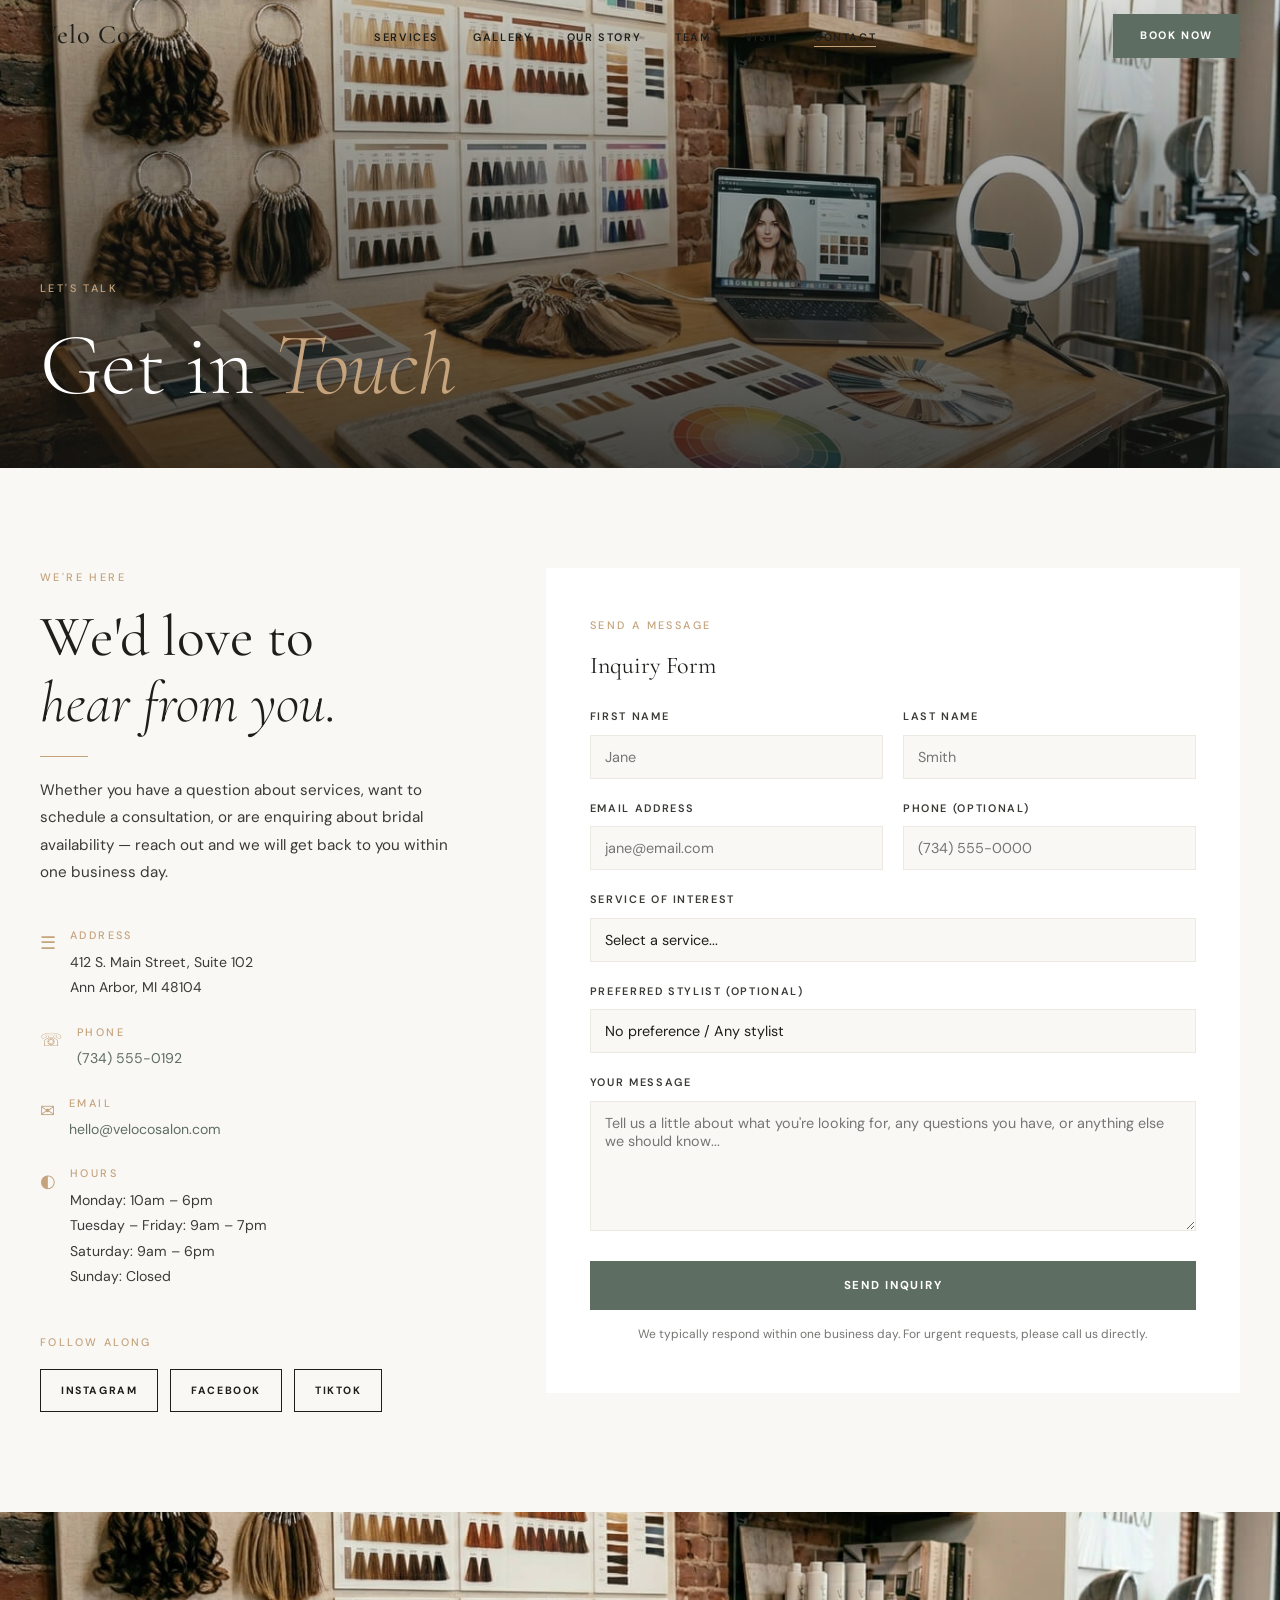
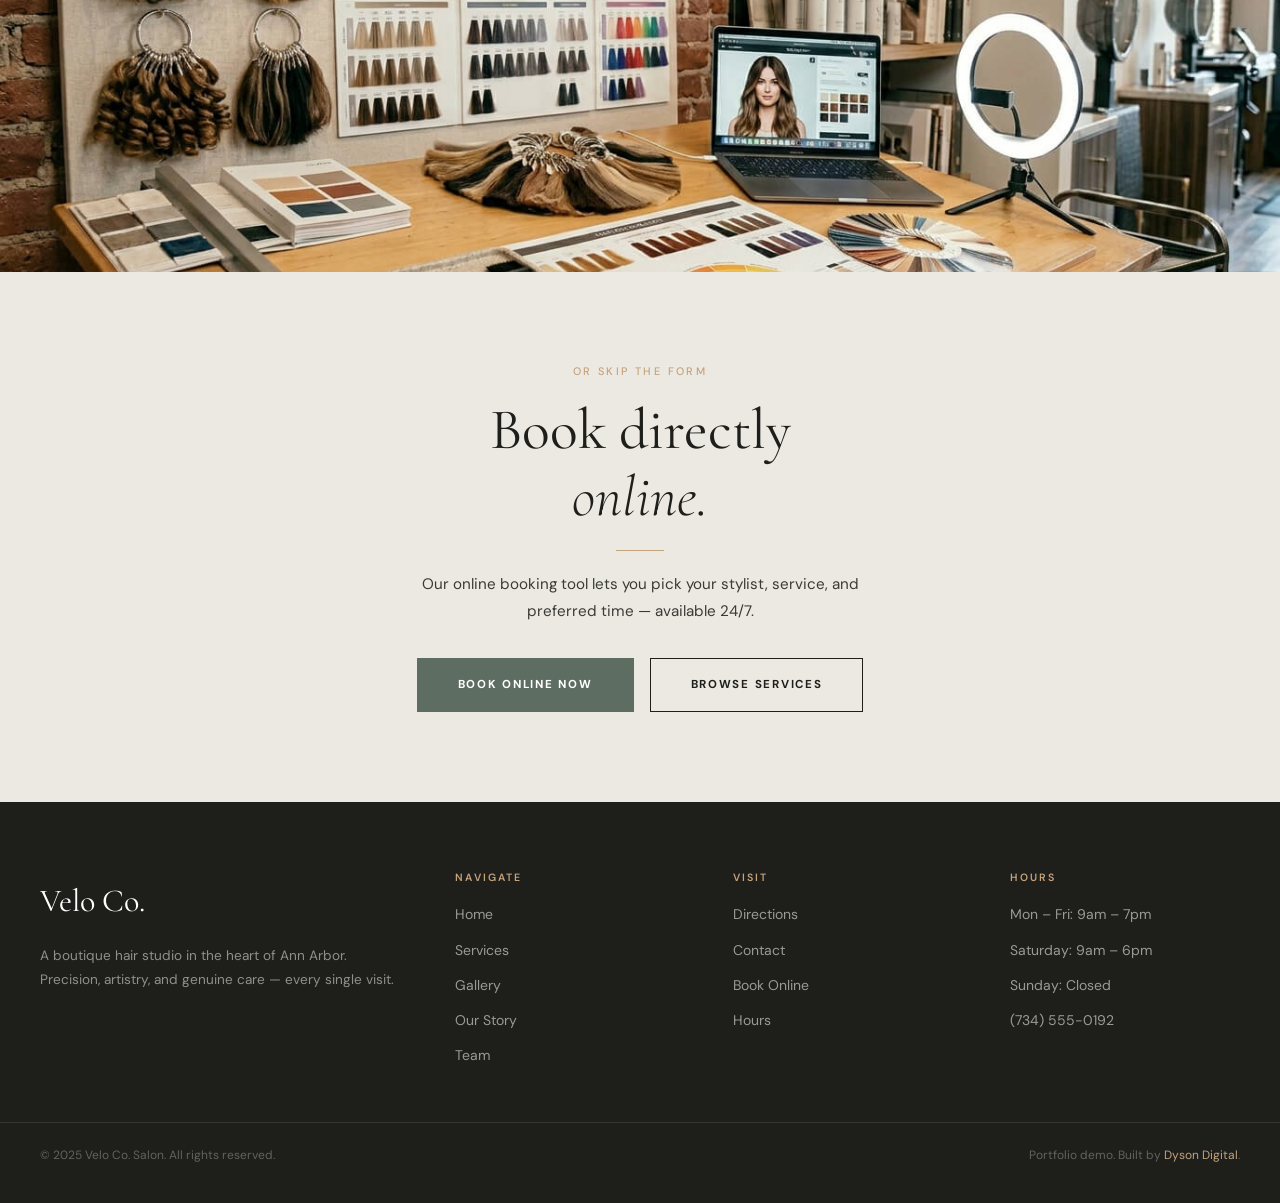
==== commit 6041af0c: "Add files via upload" ====
--- a/contact.html
+++ b/contact.html
@@ -2,20 +2,21 @@
 <html lang="en">
 <head>
   <meta charset="UTF-8">
-  <meta name="viewport" content="width=device-width, initial-scale=1.0, viewport-fit=cover">
+  <meta name="viewport" content="width=device-width, initial-scale=1.0">
   <meta name="robots" content="noindex, nofollow">
-  <title>Contact — Velo Hair Co</title>
-  <link rel="icon" type="image/png" href="images/favicon.png">
+  <meta name="description" content="Contact Velo Co. Salon — reach out for appointments, inquiries, bridal consultations, or questions about our Ann Arbor studio.">
+  <title>Contact | Velo Co. Salon</title>
+  <link rel="preconnect" href="https://fonts.googleapis.com">
+  <link rel="preconnect" href="https://fonts.gstatic.com" crossorigin>
+  <link href="https://fonts.googleapis.com/css2?family=Cormorant+Garamond:ital,wght@0,300;0,400;0,500;0,600;0,700;1,300;1,400;1,500&family=DM+Sans:ital,wght@0,300;0,400;0,500;0,600;1,300&display=swap" rel="stylesheet">
   <link rel="stylesheet" href="style.css">
 </head>
 <body>
 
-  <!-- NAV -->
-  <nav class="site-nav scrolled" id="siteNav">
-    <div class="nav-inner">
-      <a href="index.html" class="nav-logo">Velo <span>Hair</span> Co</a>
-      <ul class="nav-links">
-        <li><a href="index.html">Home</a></li>
+  <nav class="site-nav scrolled" id="siteNav" aria-label="Main navigation">
+    <div class="site-nav-inner">
+      <a href="index.html" class="nav-logo">Velo Co.</a>
+      <ul class="nav-links" role="list">
         <li><a href="services.html">Services</a></li>
         <li><a href="gallery.html">Gallery</a></li>
         <li><a href="story.html">Our Story</a></li>
@@ -23,325 +24,187 @@
         <li><a href="visit.html">Visit</a></li>
         <li><a href="contact.html" class="active">Contact</a></li>
       </ul>
-      <button class="nav-book-btn book-trigger">Book Appointment</button>
-      <button class="nav-toggle" id="navToggle" aria-label="Open menu">
-        <span></span><span></span><span></span>
-      </button>
+      <a href="#" class="btn nav-cta demo-trigger">Book Now</a>
+      <button class="nav-toggle" id="navToggle" aria-label="Open menu" aria-expanded="false"><span></span><span></span><span></span></button>
     </div>
   </nav>
 
-  <!-- MOBILE NAV -->
-  <nav class="nav-mobile" id="mobileNav">
-    <button class="nav-mobile-close" id="mobileClose">&times;</button>
-    <a href="index.html">Home</a>
-    <a href="services.html">Services</a>
-    <a href="gallery.html">Gallery</a>
-    <a href="story.html">Our Story</a>
-    <a href="team.html">Team</a>
-    <a href="visit.html">Visit</a>
-    <a href="contact.html">Contact</a>
+  <nav class="nav-mobile" id="navMobile" aria-label="Mobile navigation">
+    <button class="mobile-close" id="mobileClose" aria-label="Close menu">&#x2715;</button>
+    <a href="index.html">Home</a><a href="services.html">Services</a><a href="gallery.html">Gallery</a>
+    <a href="story.html">Our Story</a><a href="team.html">Team</a><a href="visit.html">Visit</a>
+    <a href="contact.html">Contact</a><a href="#" class="mobile-cta demo-trigger">Book Now</a>
   </nav>
 
-  <!-- PAGE HERO -->
-  <div class="page-hero">
-    <div class="page-hero-bg">
-      <img src="images/velo-experience-stylist-care.png" alt="Velo stylist care">
-    </div>
-    <div class="page-hero-overlay"></div>
+  <section class="page-hero" aria-label="Contact hero">
+    <img src="images/velo-hair-co-interior-styling-station.jpg" alt="Velo Co. interior" class="page-hero-img" loading="lazy">
+    <div class="page-hero-overlay" aria-hidden="true"></div>
     <div class="page-hero-content">
-      <div class="container">
-        <span class="overline">Get In Touch</span>
-        <h1>Contact</h1>
-      </div>
-    </div>
-  </div>
+      <span class="eyebrow">Let's Talk</span>
+      <h1>Get in <em>Touch</em></h1>
+    </div>
+  </section>
 
   <!-- CONTACT SECTION -->
-  <section class="section-pad bg-off-white">
-    <div class="container">
+  <section class="contact-section" aria-label="Contact form and information">
+    <div class="section-inner">
       <div class="contact-grid">
 
-        <!-- FORM -->
-        <div class="reveal-left">
-          <span class="overline">Send a Message</span>
-          <h2>Let's talk</h2>
-          <div class="divider"></div>
-          <p class="text-muted-sm mb-40">
-            Whether you have a question about a service, want to discuss a color consultation, or simply want to say hello — we'd love to hear from you.
-          </p>
-
-          <div class="contact-form" id="contactForm">
-            <div class="form-row">
-              <div class="form-group">
-                <label for="firstName">First Name</label>
-                <input type="text" id="firstName" name="firstName" placeholder="Your first name">
-              </div>
-              <div class="form-group">
-                <label for="lastName">Last Name</label>
-                <input type="text" id="lastName" name="lastName" placeholder="Your last name">
-              </div>
-            </div>
-            <div class="form-row">
-              <div class="form-group">
-                <label for="email">Email Address</label>
-                <input type="email" id="email" name="email" placeholder="hello@example.com">
-              </div>
-              <div class="form-group">
-                <label for="phone">Phone Number</label>
-                <input type="tel" id="phone" name="phone" placeholder="(734) 000-0000">
-              </div>
-            </div>
-            <div class="form-group">
-              <label for="service">Service of Interest</label>
-              <select id="service" name="service">
-                <option value="" disabled selected>Select a service...</option>
-                <option>Haircut &amp; Styling</option>
-                <option>Color — Balayage or Highlights</option>
-                <option>Color — Single Process</option>
-                <option>Texture &amp; Curl Services</option>
-                <option>Men's Cut &amp; Grooming</option>
-                <option>Beard Sculpt</option>
-                <option>Color Correction</option>
-                <option>Bridal / Event Styling</option>
-                <option>General Inquiry</option>
-                <option>Employment Inquiry</option>
-              </select>
-            </div>
-            <div class="form-group">
-              <label for="stylist">Preferred Artist (Optional)</label>
-              <select id="stylist" name="stylist">
-                <option value="" disabled selected>No preference / first available</option>
-                <option>Marcus — Founder &amp; Creative Director</option>
-                <option>Nia — Senior Stylist</option>
-                <option>Sarah — Wave Specialist</option>
-                <option>David — Fade Specialist</option>
-                <option>Elena — Master Colorist</option>
-                <option>Julian — Master Barber</option>
-                <option>Kassa — Texture Artist</option>
-              </select>
-            </div>
-            <div class="form-group">
-              <label for="message">Your Message</label>
-              <textarea id="message" name="message" placeholder="Tell us about your hair goals, questions, or anything else you'd like us to know..."></textarea>
-            </div>
-            <div>
-              <button type="button" class="btn btn-primary contact-submit mt-8"><span>Send Message →</span></button>
+        <!-- LEFT: Info -->
+        <div>
+          <div class="reveal">
+            <span class="eyebrow">We're Here</span>
+            <h2>We'd love to<br><span class="italic-serif">hear from you.</span></h2>
+            <div class="gold-line-left"></div>
+            <p>Whether you have a question about services, want to schedule a consultation, or are enquiring about bridal availability — reach out and we will get back to you within one business day.</p>
+          </div>
+          <div class="contact-info-details">
+            <div class="contact-detail reveal">
+              <div class="contact-detail-icon">&#9776;</div>
+              <div class="contact-detail-text">
+                <span class="eyebrow mb-4">Address</span>
+                <p>412 S. Main Street, Suite 102<br>Ann Arbor, MI 48104</p>
+              </div>
+            </div>
+            <div class="contact-detail reveal">
+              <div class="contact-detail-icon">&#9743;</div>
+              <div class="contact-detail-text">
+                <span class="eyebrow mb-4">Phone</span>
+                <p><a href="tel:+17345550192" class="visit-info-link">(734) 555-0192</a></p>
+              </div>
+            </div>
+            <div class="contact-detail reveal">
+              <div class="contact-detail-icon">&#9993;</div>
+              <div class="contact-detail-text">
+                <span class="eyebrow mb-4">Email</span>
+                <p><a href="mailto:hello@velocosalon.com" class="visit-info-link">hello@velocosalon.com</a></p>
+              </div>
+            </div>
+            <div class="contact-detail reveal">
+              <div class="contact-detail-icon">&#9680;</div>
+              <div class="contact-detail-text">
+                <span class="eyebrow mb-4">Hours</span>
+                <p>Monday: 10am – 6pm<br>Tuesday – Friday: 9am – 7pm<br>Saturday: 9am – 6pm<br>Sunday: Closed</p>
+              </div>
+            </div>
+          </div>
+          <div class="mt-44 reveal">
+            <span class="eyebrow">Follow Along</span>
+            <div class="contact-social-row">
+              <a href="#" class="btn btn-outline contact-social-btn demo-trigger">Instagram</a>
+              <a href="#" class="btn btn-outline contact-social-btn demo-trigger">Facebook</a>
+              <a href="#" class="btn btn-outline contact-social-btn demo-trigger">TikTok</a>
             </div>
           </div>
         </div>
 
-        <!-- INFO PANEL -->
-        <div class="contact-info-panel reveal-right">
-          <span class="overline">Find Us</span>
-          <h3 class="contact-info-h3">Studio Information</h3>
-
-          <div class="contact-info-item">
-            <h5>Address</h5>
-            <p>123 S Main Street<br>Ann Arbor, MI 48104</p>
-          </div>
-
-          <div class="contact-info-item">
-            <h5>Phone</h5>
-            <p><a href="tel:7345550192">(734) 555-0192</a></p>
-          </div>
-
-          <div class="contact-info-item">
-            <h5>Email</h5>
-            <p><a href="#" class="contact-submit">hello@velohairo.com</a></p>
-          </div>
-
-          <div class="contact-info-item">
-            <h5>Instagram</h5>
-            <p><a href="#" class="contact-submit">@veloharico</a></p>
-          </div>
-
-          <div class="contact-info-item">
-            <h5>Studio Hours</h5>
-            <p>
-              Tue – Fri: 10:00 am – 7:00 pm<br>
-              Saturday: 9:00 am – 6:00 pm<br>
-              Sunday: 11:00 am – 4:00 pm<br>
-              Monday: Closed
-            </p>
-          </div>
-
-          <div class="contact-booking-box">
-            <h5 class="contact-booking-label">Ready to Book?</h5>
-            <p class="contact-booking-desc">Skip the form and book your appointment directly online.</p>
-            <button class="btn btn-primary book-trigger btn-full"><span>Book an Appointment</span></button>
-          </div>
-        </div>
-
-      </div>
-
-      <!-- FAQ SECTION -->
-      <div class="faq-section reveal">
-        <div class="text-center mb-56">
-          <span class="overline">Common Questions</span>
-          <h2>Frequently Asked</h2>
-          <div class="divider divider-center"></div>
-        </div>
-
-        <div class="faq-grid">
-
-          <div class="faq-item">
-            <div class="faq-question">
-              <span>Do I need a consultation before booking?</span>
-              <span class="faq-question-icon">+</span>
-            </div>
-            <div class="faq-answer">
-              <p>For major color services (balayage, highlights, color correction) and texture treatments, we do recommend a brief consultation — either in person or via phone — so your artist can fully understand your hair history and goals. For cuts and grooming services, you can book directly without a prior consultation.</p>
-            </div>
-          </div>
-
-          <div class="faq-item">
-            <div class="faq-question">
-              <span>What is your cancellation policy?</span>
-              <span class="faq-question-icon">+</span>
-            </div>
-            <div class="faq-answer">
-              <p>We ask for at least 24 hours notice for cancellations or rescheduling. Late cancellations (under 12 hours) or no-shows may incur a fee of up to 50% of the scheduled service. We understand life happens — please just reach out as early as you can.</p>
-            </div>
-          </div>
-
-          <div class="faq-item">
-            <div class="faq-question">
-              <span>What should I bring to my first appointment?</span>
-              <span class="faq-question-icon">+</span>
-            </div>
-            <div class="faq-answer">
-              <p>Bring inspiration images — screenshots from Instagram, Pinterest boards, photos of styles you love. The more visual references the better. Also come with clean, product-free hair if possible (particularly for color services). Most importantly, bring an open mind and be ready to have a real conversation with your artist.</p>
-            </div>
-          </div>
-
-          <div class="faq-item">
-            <div class="faq-question">
-              <span>How long will my appointment take?</span>
-              <span class="faq-question-icon">+</span>
-            </div>
-            <div class="faq-answer">
-              <p>Service times vary. A men's cut typically takes 45–60 minutes. A women's cut and blowout is usually 60–90 minutes. Color services can range from 90 minutes (single process) to 4+ hours (full balayage with cut). Color correction services may require multiple sessions. We'll always give you an accurate time estimate when you book.</p>
-            </div>
-          </div>
-
-          <div class="faq-item">
-            <div class="faq-question">
-              <span>Do you accommodate all hair types and textures?</span>
-              <span class="faq-question-icon">+</span>
-            </div>
-            <div class="faq-answer">
-              <p>Absolutely. Our team is trained and experienced with all hair types — straight, wavy, curly, coily, fine, thick, chemically processed, natural, locs, and everything in between. Kassa specifically specializes in natural and textured hair. If you have specific concerns about your hair type, just mention it when booking and we'll match you with the right artist.</p>
-            </div>
-          </div>
-
-          <div class="faq-item">
-            <div class="faq-question">
-              <span>Can I request a specific stylist?</span>
-              <span class="faq-question-icon">+</span>
-            </div>
-            <div class="faq-answer">
-              <p>Yes — and we encourage it. When booking, you can request any specific artist based on their specialty. If you're unsure who's right for your service, simply book without a preference and we'll match you with the best available artist for your needs. You can also send us a message through the form above if you'd like guidance.</p>
-            </div>
-          </div>
-
+        <!-- RIGHT: Form -->
+        <div class="contact-form reveal-right">
+          <span class="eyebrow">Send a Message</span>
+          <h3 class="contact-form-title">Inquiry Form</h3>
+          <div class="form-row">
+            <div class="form-group"><label for="firstName">First Name</label><input type="text" id="firstName" name="firstName" placeholder="Jane" autocomplete="given-name"></div>
+            <div class="form-group"><label for="lastName">Last Name</label><input type="text" id="lastName" name="lastName" placeholder="Smith" autocomplete="family-name"></div>
+          </div>
+          <div class="form-row">
+            <div class="form-group"><label for="email">Email Address</label><input type="email" id="email" name="email" placeholder="jane@email.com" autocomplete="email"></div>
+            <div class="form-group"><label for="phone">Phone (optional)</label><input type="tel" id="phone" name="phone" placeholder="(734) 555-0000" autocomplete="tel"></div>
+          </div>
+          <div class="form-group">
+            <label for="service">Service of Interest</label>
+            <select id="service" name="service">
+              <option value="" disabled selected>Select a service...</option>
+              <option value="cut">Haircut &amp; Styling</option>
+              <option value="color">Color Services</option>
+              <option value="mens">Men's Grooming</option>
+              <option value="treatments">Treatments</option>
+              <option value="bridal">Bridal &amp; Events</option>
+              <option value="extensions">Extensions</option>
+              <option value="careers">Career Inquiry</option>
+              <option value="other">Other / General Question</option>
+            </select>
+          </div>
+          <div class="form-group">
+            <label for="stylist">Preferred Stylist (optional)</label>
+            <select id="stylist" name="stylist">
+              <option value="" disabled selected>No preference / Any stylist</option>
+              <option>Marcus</option><option>Nia</option><option>Elena</option>
+              <option>Kassa</option><option>Julian</option><option>Chloe</option><option>David</option>
+            </select>
+          </div>
+          <div class="form-group">
+            <label for="message">Your Message</label>
+            <textarea id="message" name="message" placeholder="Tell us a little about what you're looking for, any questions you have, or anything else we should know..."></textarea>
+          </div>
+          <button type="button" class="btn btn-primary contact-submit-btn demo-trigger">Send Inquiry</button>
+          <p class="contact-form-note">We typically respond within one business day. For urgent requests, please call us directly.</p>
         </div>
       </div>
     </div>
   </section>
 
+  <!-- INTERIOR IMAGE STRIP -->
+  <div class="contact-img-strip" aria-hidden="true">
+    <img src="images/velo-hair-co-interior-styling-station.jpg" alt="" class="contact-inline-img" loading="lazy">
+  </div>
+
+  <!-- CTA BAND -->
+  <section class="cta-band" aria-label="Book online">
+    <div class="container reveal">
+      <span class="eyebrow">Or Skip the Form</span>
+      <h2>Book directly<br><span class="italic-serif">online.</span></h2>
+      <div class="gold-line"></div>
+      <p>Our online booking tool lets you pick your stylist, service, and preferred time — available 24/7.</p>
+      <div class="hero-btns-center">
+        <a href="#" class="btn btn-primary demo-trigger">Book Online Now</a>
+        <a href="services.html" class="btn btn-outline">Browse Services</a>
+      </div>
+    </div>
+  </section>
+
   <!-- FOOTER -->
-  <footer class="site-footer">
-    <div class="container">
-      <div class="footer-grid">
-        <div class="footer-brand">
-          <span class="footer-logo">Velo <span>Hair</span> Co</span>
-          <p>A boutique hair studio where seven master artists craft precision, creativity, and genuine transformation in the heart of Ann Arbor, Michigan.</p>
-        </div>
-        <div class="footer-col">
-          <h6>Navigate</h6>
-          <ul>
-            <li><a href="index.html">Home</a></li>
-            <li><a href="services.html">Services</a></li>
-            <li><a href="gallery.html">Gallery</a></li>
-            <li><a href="story.html">Our Story</a></li>
-            <li><a href="team.html">Team</a></li>
-            <li><a href="visit.html">Visit</a></li>
-            <li><a href="contact.html">Contact</a></li>
-          </ul>
-        </div>
-        <div class="footer-col">
-          <h6>Hours</h6>
-          <p>Tue–Fri: 10am – 7pm<br>Saturday: 9am – 6pm<br>Sunday: 11am – 4pm<br>Monday: Closed</p>
-        </div>
-        <div class="footer-col">
-          <h6>Contact</h6>
-          <p>123 S Main Street<br>Ann Arbor, MI 48104<br><br>hello@velohairo.com<br>(734) 555-0192</p>
-        </div>
-      </div>
-      <div class="footer-bottom">
-        <p>&copy; 2025 Velo Hair Co. All rights reserved.</p>
-        <p>Website by <a href="https://dysondigital.com/" target="_blank" rel="noopener">Dyson Digital</a></p>
-      </div>
+  <footer>
+    <div class="footer-inner">
+      <div class="footer-brand"><span class="logo-footer">Velo Co.</span><p>A boutique hair studio in the heart of Ann Arbor. Precision, artistry, and genuine care — every single visit.</p></div>
+      <div class="footer-col"><h5>Navigate</h5><a href="index.html">Home</a><a href="services.html">Services</a><a href="gallery.html">Gallery</a><a href="story.html">Our Story</a><a href="team.html">Team</a></div>
+      <div class="footer-col"><h5>Visit</h5><a href="visit.html">Directions</a><a href="contact.html">Contact</a><a href="#" class="demo-trigger">Book Online</a><a href="visit.html">Hours</a></div>
+      <div class="footer-col"><h5>Hours</h5><a href="#">Mon – Fri: 9am – 7pm</a><a href="#">Saturday: 9am – 6pm</a><a href="#">Sunday: Closed</a><a href="tel:+17345550192">(734) 555-0192</a></div>
+    </div>
+    <div class="footer-bottom">
+      <p>&copy; 2025 Velo Co. Salon. All rights reserved.</p>
+      <p>Portfolio demo. Built by <a href="https://dysondigital.com" target="_blank" rel="noopener noreferrer">Dyson Digital</a>.</p>
     </div>
   </footer>
 
-  <!-- DEMO MODAL -->
-  <div class="demo-modal" id="demoModal">
-    <div class="demo-modal-box">
-      <button class="demo-modal-close" id="modalClose">&times;</button>
-      <span class="demo-modal-logo">Velo Hair Co</span>
-      <h3>Demo Site</h3>
-      <p>This is a demo site for display purposes only.</p>
-      <p>Contact forms and booking are not active in this preview.</p>
-      <div class="demo-modal-credit">
-        <p>Designed &amp; Built by</p>
-        <a href="https://dysondigital.com/" target="_blank" rel="noopener">Dyson Digital</a>
-      </div>
+  <div class="demo-modal-overlay" id="demoModal" role="dialog" aria-modal="true" aria-label="Demo notice">
+    <div class="demo-modal">
+      <button class="demo-modal-close" id="demoModalClose" aria-label="Close modal">&#x2715;</button>
+      <div class="modal-logo">Velo Co.</div><div class="modal-line"></div>
+      <h3>This is a Demo Site</h3>
+      <p>This website is a portfolio demonstration and display piece only. No appointments can be scheduled, no purchases can be made, and no forms are active.</p>
+      <p class="modal-builder">Built by <a href="https://dysondigital.com" target="_blank" rel="noopener noreferrer">Dyson Digital</a></p>
+      <button class="btn modal-dismiss" id="modalDismiss">Got It</button>
     </div>
   </div>
 
   <script>
-    // Nav scroll
-    const nav = document.getElementById('siteNav');
-    window.addEventListener('scroll', () => {
-      nav.classList.toggle('scrolled', window.scrollY > 60);
-    });
-
-    // Mobile nav
-    document.getElementById('navToggle').addEventListener('click', () => {
-      document.getElementById('mobileNav').classList.add('open');
-    });
-    document.getElementById('mobileClose').addEventListener('click', () => {
-      document.getElementById('mobileNav').classList.remove('open');
-    });
-
-    // Demo modal — book + contact triggers
-    const modal = document.getElementById('demoModal');
-    function openModal(e) {
-      e.preventDefault();
-      modal.classList.add('open');
-    }
-    document.querySelectorAll('.book-trigger').forEach(el => el.addEventListener('click', openModal));
-    document.querySelectorAll('.contact-submit').forEach(el => el.addEventListener('click', openModal));
-    document.getElementById('modalClose').addEventListener('click', () => modal.classList.remove('open'));
-    modal.addEventListener('click', e => { if (e.target === modal) modal.classList.remove('open'); });
-
-    // FAQ accordion
-    document.querySelectorAll('.faq-question').forEach(q => {
-      q.addEventListener('click', () => {
-        const item = q.closest('.faq-item');
-        const wasOpen = item.classList.contains('open');
-        document.querySelectorAll('.faq-item').forEach(i => i.classList.remove('open'));
-        if (!wasOpen) item.classList.add('open');
-      });
-    });
-
-    // Reveal
-    const reveals = document.querySelectorAll('.reveal, .reveal-left, .reveal-right');
-    const observer = new IntersectionObserver(entries => {
-      entries.forEach(entry => { if (entry.isIntersecting) entry.target.classList.add('visible'); });
-    }, { threshold: 0.1, rootMargin: '0px 0px -60px 0px' });
-    reveals.forEach(el => observer.observe(el));
+    const siteNav = document.getElementById('siteNav');
+    window.addEventListener('scroll', () => { siteNav.classList.toggle('scrolled', window.scrollY > 60); });
+    const navToggle = document.getElementById('navToggle'), mobileMenu = document.getElementById('navMobile'), mobileClose = document.getElementById('mobileClose');
+    function openMenu() { navMobile.classList.add('open'); navToggle.classList.add('open'); navToggle.setAttribute('aria-expanded','true'); document.body.style.overflow='hidden'; }
+    function closeMenu() { navMobile.classList.remove('open'); navToggle.classList.remove('open'); navToggle.setAttribute('aria-expanded','false'); document.body.style.overflow=''; }
+    navToggle.addEventListener('click', () => navMobile.classList.contains('open') ? closeMenu() : openMenu());
+    mobileClose.addEventListener('click', closeMenu);
+    navMobile.addEventListener('click', (e) => { if (e.target.closest('a')) closeMenu(); });
+    const demoModal = document.getElementById('demoModal');
+    document.querySelectorAll('.demo-trigger').forEach(el => el.addEventListener('click', (e) => { e.preventDefault(); demoModal.classList.add('active'); document.body.style.overflow='hidden'; }));
+    function closeModal() { demoModal.classList.remove('active'); document.body.style.overflow=''; }
+    document.getElementById('demoModalClose').addEventListener('click', closeModal);
+    document.getElementById('modalDismiss').addEventListener('click', closeModal);
+    demoModal.addEventListener('click', (e) => { if (e.target === demoModal) closeModal(); });
+    const revealEls = document.querySelectorAll('.reveal, .reveal-left, .reveal-right');
+    const obs = new IntersectionObserver((entries) => { entries.forEach(e => { if (e.isIntersecting) { e.target.classList.add('visible'); obs.unobserve(e.target); } }); }, { threshold: 0.1 });
+    revealEls.forEach(el => obs.observe(el));
   </script>
 </body>
 </html>
--- a/style.css
+++ b/style.css
@@ -1,47 +1,54 @@
 /* ============================================================
    VELO CO. SALON — Master Stylesheet
    Built by Dyson Digital | Gold Standard Compliant
-   Zero inline styles. No !important overrides needed.
+   Strict naming: .site-nav, .nav-mobile, #navToggle, #mobileClose
+   .experience-images, .story-floating-imgs
    ============================================================ */
 
-/* ── Google Fonts ── */
 @import url('https://fonts.googleapis.com/css2?family=Cormorant+Garamond:ital,wght@0,300;0,400;0,500;0,600;0,700;1,300;1,400;1,500&family=DM+Sans:ital,wght@0,300;0,400;0,500;0,600;1,300&display=swap');
 
 /* ── CSS Variables ── */
 :root {
-  --sage:       #5e6d62;
-  --gold:       #c5a37d;
-  --cream:      #f9f8f5;
-  --dark:       #1e1e1b;
-  --mid:        #3a3a36;
-  --light:      #ece9e3;
-  --white:      #ffffff;
-  --font-head:  'Cormorant Garamond', Georgia, serif;
-  --font-body:  'DM Sans', sans-serif;
-  --nav-h:      72px;
-  --max-w:      1280px;
-  --sec-pad:    100px;
-  --ease:       cubic-bezier(0.4, 0, 0.2, 1);
-  --ease-out:   cubic-bezier(0.16, 1, 0.3, 1);
-  --trans:      0.35s var(--ease);
-  --shadow-sm:  0 2px 12px rgba(0,0,0,0.07);
-  --shadow-md:  0 8px 32px rgba(0,0,0,0.10);
+  --sage:   #5e6d62;
+  --gold:   #c5a37d;
+  --cream:  #f9f8f5;
+  --dark:   #1e1e1b;
+  --mid:    #3a3a36;
+  --light:  #ece9e3;
+  --white:  #ffffff;
+  --font-head: 'Cormorant Garamond', Georgia, serif;
+  --font-body: 'DM Sans', sans-serif;
+  --nav-h:  72px;
+  --max-w:  1280px;
+  --sec-pad: 100px;
+  --ease:    cubic-bezier(0.4, 0, 0.2, 1);
+  --ease-out: cubic-bezier(0.16, 1, 0.3, 1);
+  --trans:   0.35s var(--ease);
+  --shadow-sm: 0 2px 12px rgba(0,0,0,0.07);
+  --shadow-md: 0 8px 36px rgba(0,0,0,0.12);
 }
 
 /* ── Reset ── */
 *, *::before, *::after { box-sizing: border-box; margin: 0; padding: 0; }
-html { scroll-behavior: smooth; font-size: 16px; }
+
+html {
+  scroll-behavior: smooth;
+  font-size: 16px;
+  overflow-x: hidden; /* FIX 1: no horizontal scroll */
+}
+
 body {
   font-family: var(--font-body);
   background: var(--cream);
   color: var(--dark);
-  line-height: 1.7;
+  line-height: 1.8; /* FIX 2: luxury legibility */
   -webkit-font-smoothing: antialiased;
-  overflow-x: hidden;
-}
+  overflow-x: hidden; /* FIX 1: belt-and-suspenders */
+}
+
 img { display: block; max-width: 100%; height: auto; }
-a { color: inherit; text-decoration: none; }
-ul { list-style: none; }
+a   { color: inherit; text-decoration: none; }
+ul  { list-style: none; }
 button { cursor: pointer; border: none; background: none; font-family: var(--font-body); }
 
 /* ── Typography ── */
@@ -76,92 +83,61 @@
   margin: 0 auto;
   padding: 0 40px;
 }
-.section {
-  padding: var(--sec-pad) 40px;
-}
-.section-inner {
-  max-width: var(--max-w);
-  margin: 0 auto;
-  padding: 0 40px;
-}
-.text-center { text-align: center; }
-.bg-cream   { background: var(--cream); }
-.bg-light   { background: var(--light); }
-.bg-dark    { background: var(--dark); }
-.bg-sage    { background: var(--sage); }
+.section       { padding: var(--sec-pad) 40px; }
+.section-inner { max-width: var(--max-w); margin: 0 auto; padding: 0 40px; }
+.text-center   { text-align: center; }
+.bg-cream  { background: var(--cream); }
+.bg-light  { background: var(--light); }
+.bg-dark   { background: var(--dark); }
+.bg-sage   { background: var(--sage); }
 
 /* ── Dividers ── */
-.gold-line {
-  width: 48px; height: 1px;
-  background: var(--gold);
-  margin: 20px auto;
-}
-.gold-line-left {
-  width: 48px; height: 1px;
-  background: var(--gold);
-  margin: 20px 0;
-}
+.gold-line      { width: 48px; height: 1px; background: var(--gold); margin: 20px auto; }
+.gold-line-left { width: 48px; height: 1px; background: var(--gold); margin: 20px 0; }
 .gold-line-sage { width: 48px; height: 1px; background: var(--gold); margin: 20px 0; }
 
-/* ── Buttons ── */
+/* ── BUTTONS — FIX 4: premium feel ── */
 .btn {
   display: inline-flex;
   align-items: center;
-  gap: 8px;
+  justify-content: center;
+  gap: 10px;
   font-family: var(--font-body);
   font-size: 0.72rem;
-  font-weight: 500;
-  letter-spacing: 0.14em;
-  text-transform: uppercase;
-  padding: 14px 32px;
+  font-weight: 700;           /* crisp on dark backgrounds */
+  letter-spacing: 0.15em;     /* FIX 2: boutique spacing */
+  text-transform: uppercase;  /* FIX 2 */
+  padding: 16px 40px;         /* FIX 4: premium padding */
   transition: var(--trans);
   cursor: pointer;
   border: 1.5px solid transparent;
-}
-.btn-primary {
-  background: var(--sage);
-  color: var(--white);
-  border-color: var(--sage);
-}
-.btn-primary:hover { background: transparent; color: var(--sage); }
-
-.btn-outline {
-  background: transparent;
-  color: var(--dark);
-  border-color: var(--dark);
-}
-.btn-outline:hover { background: var(--dark); color: var(--white); }
-
-.btn-gold {
-  background: var(--gold);
-  color: var(--white);
-  border-color: var(--gold);
-}
-.btn-gold:hover { background: transparent; color: var(--gold); }
-
-.btn-ghost {
-  background: transparent;
-  color: var(--white);
-  border-color: rgba(255,255,255,0.5);
-}
-.btn-ghost:hover { border-color: var(--white); background: rgba(255,255,255,0.1); }
-
-/* ── NAVIGATION ── */
-.navbar {
+  white-space: nowrap;
+}
+.btn-primary  { background: var(--sage);  color: var(--white); border-color: var(--sage); }
+.btn-primary:hover  { background: transparent; color: var(--sage); }
+.btn-outline  { background: transparent; color: var(--dark);  border-color: var(--dark); }
+.btn-outline:hover  { background: var(--dark); color: var(--white); }
+.btn-gold     { background: var(--gold);  color: var(--white); border-color: var(--gold); }
+.btn-gold:hover     { background: transparent; color: var(--gold); }
+.btn-ghost    { background: transparent; color: var(--white); border-color: rgba(255,255,255,0.5); }
+.btn-ghost:hover    { border-color: var(--white); background: rgba(255,255,255,0.1); }
+
+/* ── SITE-NAV (required name) ── */
+.site-nav {
   position: fixed;
   top: 0; left: 0; right: 0;
   height: var(--nav-h);
   z-index: 999;
   transition: background var(--trans), box-shadow var(--trans);
 }
-.navbar.scrolled {
+.site-nav.scrolled {
   background: rgba(249,248,245,0.97);
-  backdrop-filter: blur(10px);
+  backdrop-filter: blur(12px);
   box-shadow: var(--shadow-sm);
 }
-.navbar.transparent { background: transparent; }
-
-.navbar-inner {
+.site-nav.transparent { background: transparent; }
+
+.site-nav-inner {
   height: 100%;
   display: flex;
   align-items: center;
@@ -170,6 +146,7 @@
   max-width: 1440px;
   margin: 0 auto;
 }
+
 .nav-logo {
   font-family: var(--font-head);
   font-size: 1.65rem;
@@ -179,8 +156,8 @@
   position: relative;
   z-index: 1;
 }
-.navbar.transparent .nav-logo { color: var(--white); }
-.navbar.scrolled   .nav-logo { color: var(--dark); }
+.site-nav.transparent .nav-logo { color: var(--white); }
+.site-nav.scrolled   .nav-logo { color: var(--dark); }
 
 .nav-links {
   display: flex;
@@ -188,16 +165,16 @@
   gap: 34px;
 }
 .nav-links a {
-  font-size: 0.7rem;
-  font-weight: 500;
+  font-size: 0.68rem;
+  font-weight: 600;
   letter-spacing: 0.15em;
   text-transform: uppercase;
   color: var(--dark);
   position: relative;
   transition: color var(--trans);
 }
-.navbar.transparent .nav-links a { color: rgba(255,255,255,0.88); }
-.navbar.scrolled   .nav-links a { color: var(--dark); }
+.site-nav.transparent .nav-links a { color: rgba(255,255,255,0.88); }
+.site-nav.scrolled   .nav-links a { color: var(--dark); }
 .nav-links a::after {
   content: '';
   position: absolute;
@@ -212,25 +189,26 @@
 
 .nav-cta {
   font-size: 0.68rem;
-  font-weight: 500;
-  letter-spacing: 0.14em;
+  font-weight: 700;
+  letter-spacing: 0.15em;
   text-transform: uppercase;
-  padding: 10px 22px;
+  padding: 11px 26px;
   background: var(--sage);
   color: var(--white);
   border: 1.5px solid var(--sage);
   transition: var(--trans);
+  white-space: nowrap;
 }
 .nav-cta:hover { background: transparent; color: var(--sage); }
-.navbar.transparent .nav-cta {
+.site-nav.transparent .nav-cta {
   background: rgba(255,255,255,0.15);
   border-color: rgba(255,255,255,0.5);
   color: var(--white);
 }
-.navbar.transparent .nav-cta:hover { background: var(--white); color: var(--sage); }
-
-/* Hamburger — exactly 44×44 */
-.hamburger {
+.site-nav.transparent .nav-cta:hover { background: var(--white); color: var(--sage); }
+
+/* Hamburger toggle — #navToggle (required id) — exactly 44×44 */
+#navToggle {
   display: none;
   flex-direction: column;
   justify-content: center;
@@ -240,23 +218,24 @@
   height: 44px;
   position: relative;
   z-index: 1010;
-}
-.hamburger span {
+  cursor: pointer;
+}
+#navToggle span {
   display: block;
   width: 22px;
   height: 1.5px;
   background: var(--dark);
   transition: var(--trans);
 }
-.navbar.transparent .hamburger span { background: var(--white); }
-.navbar.scrolled   .hamburger span { background: var(--dark); }
-.hamburger.open span:nth-child(1) { transform: translateY(6.5px) rotate(45deg); }
-.hamburger.open span:nth-child(2) { opacity: 0; transform: scaleX(0); }
-.hamburger.open span:nth-child(3) { transform: translateY(-6.5px) rotate(-45deg); }
-
-/* Mobile Menu Overlay */
-.mobile-menu {
-  display: none;
+.site-nav.transparent #navToggle span { background: var(--white); }
+.site-nav.scrolled   #navToggle span { background: var(--dark); }
+#navToggle.open span:nth-child(1) { transform: translateY(6.5px) rotate(45deg); }
+#navToggle.open span:nth-child(2) { opacity: 0; transform: scaleX(0); }
+#navToggle.open span:nth-child(3) { transform: translateY(-6.5px) rotate(-45deg); }
+
+/* NAV-MOBILE overlay (required name) — FIX 5: display:none by default */
+.nav-mobile {
+  display: none;                /* FIX 5: hidden by default */
   position: fixed;
   inset: 0;
   background: var(--cream);
@@ -268,30 +247,33 @@
   opacity: 0;
   transition: opacity 0.3s ease;
 }
-.mobile-menu.open { display: flex; opacity: 1; }
-.mobile-menu a {
+.nav-mobile.open {
+  display: flex;               /* FIX 5: only shows with .open class */
+  opacity: 1;
+}
+.nav-mobile a {
   font-family: var(--font-head);
-  font-size: 2.2rem;
+  font-size: 2.4rem;
   font-weight: 300;
   color: var(--dark);
   letter-spacing: 0.03em;
   transition: color var(--trans);
 }
-.mobile-menu a:hover { color: var(--gold); }
-.mobile-menu .mobile-cta {
+.nav-mobile a:hover { color: var(--gold); }
+.nav-mobile .mobile-cta {
   font-family: var(--font-body);
   font-size: 0.7rem;
-  font-weight: 500;
-  letter-spacing: 0.16em;
+  font-weight: 700;
+  letter-spacing: 0.15em;
   text-transform: uppercase;
-  padding: 13px 32px;
+  padding: 14px 36px;
   background: var(--sage);
   color: var(--white);
   margin-top: 8px;
 }
 
-/* Mobile close — exactly 44×44 */
-.mobile-close {
+/* #mobileClose — exactly 44×44 */
+#mobileClose {
   position: absolute;
   top: 16px; right: 16px;
   width: 44px; height: 44px;
@@ -301,9 +283,10 @@
   font-size: 1.5rem;
   color: var(--dark);
   z-index: 1010;
+  cursor: pointer;
   transition: color var(--trans);
 }
-.mobile-close:hover { color: var(--gold); }
+#mobileClose:hover { color: var(--gold); }
 
 /* ── SCROLL REVEAL ANIMATIONS ── */
 .reveal {
@@ -312,14 +295,12 @@
   transition: opacity 0.75s var(--ease-out), transform 0.75s var(--ease-out);
 }
 .reveal.visible { opacity: 1; transform: translateY(0); }
-
 .reveal-left {
   opacity: 0;
   transform: translateX(-30px);
   transition: opacity 0.75s var(--ease-out), transform 0.75s var(--ease-out);
 }
-.reveal-left.visible { opacity: 1; transform: translateX(0); }
-
+.reveal-left.visible  { opacity: 1; transform: translateX(0); }
 .reveal-right {
   opacity: 0;
   transform: translateX(30px);
@@ -348,9 +329,9 @@
   inset: 0;
   background: linear-gradient(
     to right,
-    rgba(14,14,12,0.72) 0%,
-    rgba(14,14,12,0.25) 60%,
-    rgba(14,14,12,0.05) 100%
+    rgba(14,14,12,0.74) 0%,
+    rgba(14,14,12,0.22) 60%,
+    rgba(14,14,12,0.04) 100%
   );
 }
 .hero-content {
@@ -361,8 +342,8 @@
 }
 .hero-content h1 { color: var(--white); font-weight: 300; margin-bottom: 22px; }
 .hero-content h1 em { font-style: italic; color: var(--gold); }
-.hero-content p { color: rgba(255,255,255,0.72); font-size: 1rem; max-width: 500px; margin-bottom: 36px; }
-.hero-btns { display: flex; gap: 16px; flex-wrap: wrap; }
+.hero-content p { color: rgba(255,255,255,0.75); font-size: 1rem; max-width: 500px; margin-bottom: 36px; }
+.hero-btns       { display: flex; gap: 16px; flex-wrap: wrap; }
 .hero-btns-center { display: flex; gap: 16px; flex-wrap: wrap; justify-content: center; margin-top: 32px; }
 .hero-scroll {
   position: absolute;
@@ -388,7 +369,7 @@
 }
 
 /* ── INTRO BAND ── */
-.intro-band { background: var(--dark); padding: 28px 0; }
+.intro-band { background: var(--dark); padding: 28px 0; overflow: hidden; }
 .intro-band-inner {
   max-width: var(--max-w);
   margin: 0 auto;
@@ -396,26 +377,28 @@
   display: flex;
   justify-content: space-around;
   align-items: center;
-  gap: 20px;
+  gap: 16px;
   flex-wrap: wrap;
 }
 .intro-band-item {
   display: flex;
   align-items: center;
   gap: 10px;
-  color: rgba(255,255,255,0.6);
-  font-size: 0.72rem;
+  color: rgba(255,255,255,0.62);
+  font-size: 0.7rem;
+  font-weight: 500;
   letter-spacing: 0.1em;
   text-transform: uppercase;
   white-space: nowrap;
 }
-.intro-band-item span { color: var(--gold); font-size: 1rem; }
+.intro-band-item span { color: var(--gold); font-size: 0.9rem; }
 
 /* ── ABOUT STRIP ── */
 .about-strip {
   display: grid;
   grid-template-columns: 1fr 1fr;
-  min-height: 580px;
+  min-height: 560px;
+  overflow: hidden;
 }
 .about-strip-img { overflow: hidden; }
 .about-strip-img img {
@@ -434,8 +417,8 @@
 .about-strip-text h2 { margin-bottom: 16px; }
 .about-strip-text p  { margin-bottom: 24px; }
 
-/* ── SERVICES PREVIEW (homepage grid) ── */
-.services-preview { padding: 100px 0; background: var(--cream); }
+/* ── SERVICES PREVIEW (homepage) ── */
+.services-preview { padding: var(--sec-pad) 0; background: var(--cream); }
 .services-preview .section-header { text-align: center; margin-bottom: 60px; }
 .services-grid {
   display: grid;
@@ -450,19 +433,13 @@
   transition: background var(--trans);
 }
 .service-card:hover { background: var(--white); }
-.service-card-icon { font-size: 1.3rem; color: var(--gold); margin-bottom: 18px; }
-.service-card h3  { margin-bottom: 12px; font-size: 1.4rem; }
-.service-card p   { font-size: 0.875rem; margin-bottom: 24px; }
-.service-from {
-  font-size: 0.68rem;
-  letter-spacing: 0.14em;
-  text-transform: uppercase;
-  color: var(--sage);
-  font-weight: 500;
-}
-.service-from strong { color: var(--dark); font-weight: 600; }
-
-/* ── EXPERIENCE SECTION (sage, floating PNGs) ── */
+.service-card-icon  { font-size: 1.3rem; color: var(--gold); margin-bottom: 18px; }
+.service-card h3    { margin-bottom: 12px; font-size: 1.4rem; }
+.service-card p     { font-size: 0.875rem; margin-bottom: 24px; }
+.service-from { font-size: 0.68rem; letter-spacing: 0.15em; text-transform: uppercase; color: var(--sage); font-weight: 500; }
+.service-from strong { color: var(--dark); font-weight: 700; }
+
+/* ── EXPERIENCE SECTION (required class: .experience-images) ── */
 .experience-section {
   background: var(--sage);
   padding: var(--sec-pad) 0;
@@ -477,45 +454,45 @@
   z-index: 2;
 }
 .experience-text h2 { color: var(--white); margin-bottom: 18px; }
-.experience-text p  { color: rgba(255,255,255,0.75); margin-bottom: 28px; }
-
-/* Stats */
+.experience-text p  { color: rgba(255,255,255,0.78); margin-bottom: 28px; }
 .experience-stats {
   display: grid;
   grid-template-columns: 1fr 1fr;
   gap: 28px;
   margin-top: 36px;
 }
-.stat-item { border-left: 2px solid var(--gold); padding-left: 16px; }
-.stat-num  { font-family: var(--font-head); font-size: 2.6rem; color: var(--white); line-height: 1; }
-.stat-label {
-  font-size: 0.68rem;
-  color: rgba(255,255,255,0.55);
-  letter-spacing: 0.1em;
-  text-transform: uppercase;
-  margin-top: 4px;
-}
-
-/* Floating PNGs — experience section */
+.stat-item  { border-left: 2px solid var(--gold); padding-left: 16px; }
+.stat-num   { font-family: var(--font-head); font-size: 2.6rem; color: var(--white); line-height: 1; }
+.stat-label { font-size: 0.68rem; color: rgba(255,255,255,0.55); letter-spacing: 0.1em; text-transform: uppercase; margin-top: 4px; }
+
+/*
+  FIX 3: .experience-images — height:auto, no forced heights, overlap via negative margin on accent.
+  Images are position:relative so they flow naturally and stack without empty space.
+*/
 .experience-images {
-  position: relative;
-  height: 480px; /* explicit height keeps the column sized */
+  position: relative;   /* FIX 3: relative, not absolute */
+  height: auto;         /* FIX 3: no forced height */
+  display: block;
+  padding-bottom: 80px; /* space for accent image overlap */
 }
 .exp-img-main {
-  position: absolute;
-  right: 0; top: 0;
-  width: 70%; height: 78%;
+  position: relative;
+  display: block;
+  width: 85%;
+  margin-left: auto;
   object-fit: cover;
   box-shadow: var(--shadow-md);
 }
 .exp-img-accent {
-  position: absolute;
-  left: 0; bottom: 0;
-  width: 52%; height: 60%;
+  position: relative;
+  display: block;
+  width: 60%;
+  margin-top: -80px;    /* FIX 3: overlap via negative margin instead of absolute positioning */
+  margin-left: 0;
   object-fit: cover;
   border: 5px solid var(--sage);
+  box-shadow: var(--shadow-md);
   z-index: 2;
-  box-shadow: var(--shadow-md);
 }
 
 /* ── TESTIMONIALS ── */
@@ -528,45 +505,34 @@
   gap: 1px;
   background: rgba(255,255,255,0.06);
 }
-.testimonial-card {
-  background: var(--dark);
-  padding: 44px 38px;
-  transition: background var(--trans);
-}
+.testimonial-card { background: var(--dark); padding: 44px 38px; transition: background var(--trans); }
 .testimonial-card:hover { background: rgba(255,255,255,0.03); }
 .testimonial-stars { color: var(--gold); font-size: 0.9rem; letter-spacing: 3px; margin-bottom: 18px; }
 .testimonial-card blockquote {
   font-family: var(--font-head);
   font-style: italic;
   font-size: 1.15rem;
-  color: rgba(255,255,255,0.85);
+  color: rgba(255,255,255,0.88);
   line-height: 1.65;
   margin-bottom: 22px;
 }
-.testimonial-author { font-size: 0.75rem; letter-spacing: 0.12em; text-transform: uppercase; color: var(--gold); }
+.testimonial-author { font-size: 0.72rem; letter-spacing: 0.15em; text-transform: uppercase; color: var(--gold); font-weight: 600; }
 
 /* ── CTA BAND ── */
 .cta-band { background: var(--light); padding: 90px 0; text-align: center; }
 .cta-band h2 { margin-bottom: 14px; }
 .cta-band p  { max-width: 500px; margin: 0 auto 32px; }
 
-/* ── TEAM PREVIEW (homepage) ── */
+/* ── TEAM GRID ── */
 .team-grid {
   display: grid;
   grid-template-columns: repeat(4, 1fr);
   gap: 2px;
   background: var(--light);
 }
-.team-card {
-  background: var(--cream);
-  overflow: hidden;
-  transition: background var(--trans);
-}
+.team-card { background: var(--cream); overflow: hidden; transition: background var(--trans); }
 .team-card:hover { background: var(--white); }
-.team-card-img {
-  overflow: hidden;
-  aspect-ratio: 3/4;
-}
+.team-card-img { overflow: hidden; aspect-ratio: 3/4; }
 .team-card-img img {
   width: 100%; height: 100%;
   object-fit: cover;
@@ -578,12 +544,16 @@
 .team-card-info h4 { margin-bottom: 4px; }
 .team-card-role {
   font-size: 0.68rem;
-  letter-spacing: 0.12em;
+  letter-spacing: 0.15em;
   text-transform: uppercase;
   color: var(--gold);
+  font-weight: 600;
   margin-bottom: 10px;
 }
-.team-card-bio { font-size: 0.83rem; line-height: 1.7; }
+.team-card-bio { font-size: 0.83rem; line-height: 1.8; }
+.team-book-btn { margin-top: 18px; font-size: 0.66rem; padding: 10px 24px; letter-spacing: 0.15em; }
+.h2-white { color: var(--white); }
+.dark-band-desc { color: rgba(255,255,255,0.68); max-width: 500px; margin: 0 auto 32px; }
 
 /* ── PAGE HERO (inner pages) ── */
 .page-hero {
@@ -594,16 +564,11 @@
   align-items: flex-end;
   overflow: hidden;
 }
-.page-hero-img {
-  position: absolute;
-  inset: 0;
-  width: 100%; height: 100%;
-  object-fit: cover;
-}
+.page-hero-img { position: absolute; inset: 0; width: 100%; height: 100%; object-fit: cover; }
 .page-hero-overlay {
   position: absolute;
   inset: 0;
-  background: linear-gradient(to top, rgba(20,20,18,0.75) 0%, rgba(20,20,18,0.18) 100%);
+  background: linear-gradient(to top, rgba(20,20,18,0.78) 0%, rgba(20,20,18,0.15) 100%);
 }
 .page-hero-content {
   position: relative;
@@ -613,7 +578,7 @@
   margin: 0 auto;
   width: 100%;
 }
-.page-hero-content h1 { color: var(--white); font-weight: 300; }
+.page-hero-content h1   { color: var(--white); font-weight: 300; }
 .page-hero-content h1 em { font-style: italic; color: var(--gold); }
 .page-hero-content .eyebrow { color: var(--gold); }
 
@@ -621,7 +586,7 @@
 .demo-modal-overlay {
   position: fixed;
   inset: 0;
-  background: rgba(20,20,18,0.78);
+  background: rgba(20,20,18,0.8);
   z-index: 9000;
   display: flex;
   align-items: center;
@@ -646,29 +611,29 @@
 .demo-modal .modal-logo { font-family: var(--font-head); font-size: 1.6rem; color: var(--dark); margin-bottom: 8px; }
 .demo-modal .modal-line { width: 40px; height: 1px; background: var(--gold); margin: 0 auto 24px; }
 .demo-modal h3   { font-size: 1.5rem; font-weight: 400; margin-bottom: 14px; color: var(--dark); }
-.demo-modal p    { font-size: 0.88rem; color: var(--mid); margin-bottom: 8px; line-height: 1.7; }
-.demo-modal .modal-builder { font-size: 0.72rem; letter-spacing: 0.12em; text-transform: uppercase; color: var(--gold); margin-top: 20px; }
+.demo-modal p    { font-size: 0.9rem; color: var(--mid); margin-bottom: 8px; line-height: 1.8; }
+.demo-modal .modal-builder { font-size: 0.72rem; letter-spacing: 0.15em; text-transform: uppercase; color: var(--gold); margin-top: 20px; font-weight: 600; }
 .demo-modal-close {
   position: absolute;
   top: 14px; right: 14px;
   width: 44px; height: 44px;
   display: flex; align-items: center; justify-content: center;
-  font-size: 1.2rem;
-  color: var(--mid);
-  transition: color var(--trans);
+  font-size: 1.2rem; color: var(--mid);
+  transition: color var(--trans); cursor: pointer;
 }
 .demo-modal-close:hover { color: var(--dark); }
 .modal-dismiss {
   margin-top: 28px;
   font-size: 0.72rem;
-  font-weight: 500;
+  font-weight: 700;
   letter-spacing: 0.15em;
   text-transform: uppercase;
-  padding: 12px 28px;
+  padding: 14px 36px;
   background: var(--sage);
   color: var(--white);
   transition: var(--trans);
   display: inline-block;
+  cursor: pointer;
 }
 .modal-dismiss:hover { background: var(--dark); }
 
@@ -676,18 +641,17 @@
 .lightbox-overlay {
   position: fixed;
   inset: 0;
-  background: rgba(14,14,12,0.95);
+  background: rgba(14,14,12,0.96);
   z-index: 2000;
   display: flex;
   align-items: center;
   justify-content: center;
-  padding: 60px 80px;   /* room for nav arrows */
+  padding: 56px 80px;
   opacity: 0;
   pointer-events: none;
   transition: opacity 0.3s ease;
 }
 .lightbox-overlay.active { opacity: 1; pointer-events: all; }
-
 .lightbox-img-wrap {
   position: relative;
   display: flex;
@@ -695,11 +659,11 @@
   justify-content: center;
   width: 100%;
   max-width: 900px;
-  max-height: 82vh;
+  max-height: 80vh;
 }
 .lightbox-img-wrap img {
   max-width: 100%;
-  max-height: 82vh;
+  max-height: 80vh;
   width: auto;
   height: auto;
   object-fit: contain;
@@ -714,8 +678,6 @@
   color: rgba(255,255,255,0.45);
   letter-spacing: 0.1em;
 }
-
-/* Lightbox close — exactly 44×44 */
 .lightbox-close {
   position: fixed;
   top: 20px; right: 20px;
@@ -725,26 +687,26 @@
   font-size: 1.6rem;
   z-index: 2001;
   transition: color var(--trans), background var(--trans);
-  background: rgba(255,255,255,0.08);
+  background: rgba(255,255,255,0.1);
   border-radius: 50%;
-}
-.lightbox-close:hover { color: var(--gold); background: rgba(255,255,255,0.15); }
-
-/* Lightbox nav arrows — exactly 44×44 */
+  cursor: pointer;
+}
+.lightbox-close:hover { color: var(--gold); background: rgba(255,255,255,0.18); }
 .lightbox-nav {
   position: fixed;
   top: 50%;
   transform: translateY(-50%);
   width: 44px; height: 44px;
   display: flex; align-items: center; justify-content: center;
-  color: rgba(255,255,255,0.8);
+  color: rgba(255,255,255,0.85);
   font-size: 1.5rem;
   z-index: 2001;
   transition: color var(--trans), background var(--trans);
-  background: rgba(255,255,255,0.09);
+  background: rgba(255,255,255,0.1);
   border-radius: 50%;
-}
-.lightbox-nav:hover { color: var(--white); background: rgba(255,255,255,0.18); }
+  cursor: pointer;
+}
+.lightbox-nav:hover { color: var(--white); background: rgba(255,255,255,0.2); }
 .lightbox-prev { left: 20px; }
 .lightbox-next { right: 20px; }
 
@@ -762,15 +724,15 @@
 }
 .filter-btn {
   font-size: 0.68rem;
-  font-weight: 500;
-  letter-spacing: 0.14em;
+  font-weight: 600;
+  letter-spacing: 0.15em;
   text-transform: uppercase;
-  padding: 9px 20px;
+  padding: 10px 22px;
   border: 1px solid var(--light);
   color: var(--mid);
   background: transparent;
   transition: var(--trans);
-  cursor: pointer;
+  cursor: pointer; /* FIX: clickable cursor */
 }
 .filter-btn:hover,
 .filter-btn.active {
@@ -778,10 +740,7 @@
   color: var(--white);
   border-color: var(--sage);
 }
-.gallery-masonry {
-  padding: 36px 0 100px;
-  background: var(--cream);
-}
+.gallery-masonry { padding: 36px 0 100px; background: var(--cream); }
 .masonry-grid {
   max-width: var(--max-w);
   margin: 0 auto;
@@ -789,13 +748,13 @@
   columns: 4;
   column-gap: 12px;
 }
+/* FIX: masonry items are fully clickable */
 .masonry-item {
   break-inside: avoid;
   margin-bottom: 12px;
   overflow: hidden;
-  cursor: pointer;
-  position: relative;
-  /* ensures click works over the whole item */
+  cursor: pointer; /* FIX: pointer cursor so users know it's clickable */
+  position: relative;
   display: block;
 }
 .masonry-item img {
@@ -803,10 +762,10 @@
   height: auto;
   display: block;
   transition: transform 0.55s var(--ease-out);
+  pointer-events: none; /* let click reach the item, not the img */
 }
 .masonry-item:hover img { transform: scale(1.05); }
-
-/* Overlay on gallery items */
+/* Overlay is purely decorative — pointer-events: none so clicks pass through */
 .masonry-item-overlay {
   position: absolute;
   inset: 0;
@@ -815,12 +774,12 @@
   display: flex;
   align-items: center;
   justify-content: center;
-  pointer-events: none; /* let click fall through to item */
+  pointer-events: none; /* CRITICAL: don't intercept clicks */
 }
 .masonry-item:hover .masonry-item-overlay { background: rgba(14,14,12,0.38); }
 .masonry-item-overlay span {
   color: var(--white);
-  font-size: 1.6rem;
+  font-size: 1.8rem;
   font-weight: 300;
   line-height: 1;
   opacity: 0;
@@ -850,7 +809,6 @@
   position: relative;
   overflow: hidden;
 }
-
 .services-intro { padding: var(--sec-pad) 0; }
 .services-intro-grid {
   display: grid;
@@ -878,23 +836,19 @@
   color: var(--sage);
   white-space: nowrap;
 }
-/* Dark variant (men's/treatments section) */
-.service-item-dark {
-  background: rgba(255,255,255,0.05);
-  border-color: rgba(255,255,255,0.1);
-}
+.service-item-dark { background: rgba(255,255,255,0.05); border-color: rgba(255,255,255,0.1); }
 .service-item-dark:hover { background: rgba(255,255,255,0.09); transform: translateX(4px); }
 .service-item-dark h4 { color: var(--white); }
-.service-item-dark p  { color: rgba(255,255,255,0.6); }
-
-/* Float cutout images — positioned absolutely inside overflow:hidden containers */
+.service-item-dark p  { color: rgba(255,255,255,0.62); }
+
+/* Float cutout decorative images */
 .float-cutout { position: absolute; pointer-events: none; z-index: 1; }
-.float-services-right { right: -40px; bottom: -20px; width: 300px; opacity: 0.15; }
-.float-services-left  { left: -30px;  top: 30px;    width: 250px; opacity: 0.10; }
-.float-story-right    { right: -20px; bottom: -10px; width: 320px; opacity: 0.14; }
-.float-story-left     { left: -40px;  top: 30px;    width: 230px; opacity: 0.10; }
-
-.services-cutout-img { width: 100%; max-width: 480px; display: block; margin-left: auto; }
+.float-services-right { right: -30px; bottom: -10px; width: 280px; opacity: 0.14; }
+.float-services-left  { left:  -25px; top:   25px;   width: 240px; opacity: 0.10; }
+.float-story-right    { right: -20px; bottom: -10px;  width: 300px; opacity: 0.13; }
+.float-story-left     { left:  -35px; top:    25px;   width: 220px; opacity: 0.09; }
+.float-section-inner  { position: relative; z-index: 3; }
+.services-cutout-img  { width: 100%; max-width: 480px; display: block; margin-left: auto; }
 
 /* ── STORY PAGE ── */
 .story-opening { padding: var(--sec-pad) 0; background: var(--cream); }
@@ -904,22 +858,30 @@
   gap: 80px;
   align-items: center;
 }
-/* Stacked image pair */
-.story-img-stack {
-  position: relative;
-  height: 520px;
+
+/*
+  FIX 3: .story-floating-imgs (required name) — height:auto, relative positioning.
+  Overlap achieved via negative margin on accent image, not absolute positioning.
+*/
+.story-floating-imgs {
+  position: relative;  /* FIX 3: relative */
+  height: auto;        /* FIX 3: no forced height */
+  display: block;
+  padding-bottom: 60px;
 }
 .story-img-main {
-  position: absolute;
-  left: 0; top: 0;
-  width: 74%; height: 82%;
+  position: relative;
+  display: block;
+  width: 80%;
   object-fit: cover;
   box-shadow: var(--shadow-md);
 }
 .story-img-accent {
-  position: absolute;
-  right: 0; bottom: 0;
-  width: 50%; height: 54%;
+  position: relative;
+  display: block;
+  width: 55%;
+  margin-top: -60px;  /* FIX 3: overlap without absolute positioning */
+  margin-left: auto;
   object-fit: cover;
   border: 5px solid var(--cream);
   box-shadow: var(--shadow-sm);
@@ -937,16 +899,15 @@
   text-align: center;
 }
 .story-float-section .section-inner { position: relative; z-index: 3; }
-.section-centered { max-width: 660px; margin: 0 auto; }
+.section-centered        { max-width: 660px; margin: 0 auto; }
 .section-centered-narrow { max-width: 620px; margin: 0 auto; text-align: center; }
 .story-float-quote {
-  color: rgba(255,255,255,0.75);
-  font-size: 1.05rem;
+  color: rgba(255,255,255,0.78);
+  font-size: 1rem;
   line-height: 1.9;
   max-width: 560px;
   margin: 0 auto 32px;
 }
-.float-section-inner { position: relative; z-index: 3; }
 
 /* Timeline */
 .story-timeline { padding: var(--sec-pad) 0; background: var(--light); }
@@ -968,13 +929,8 @@
   align-items: center;
 }
 .timeline-item:nth-child(even) .timeline-content { grid-column: 2; }
-.timeline-item:nth-child(even) .timeline-year { grid-column: 1; grid-row: 1; text-align: right; }
-.timeline-year {
-  font-family: var(--font-head);
-  font-size: 2.4rem;
-  color: var(--gold);
-  font-style: italic;
-}
+.timeline-item:nth-child(even) .timeline-year    { grid-column: 1; grid-row: 1; text-align: right; }
+.timeline-year { font-family: var(--font-head); font-size: 2.4rem; color: var(--gold); font-style: italic; }
 .timeline-content h4 { margin-bottom: 8px; }
 .timeline-content p  { font-size: 0.875rem; }
 .timeline-dot {
@@ -994,7 +950,7 @@
   grid-template-columns: repeat(3, 1fr);
   gap: 36px;
   margin-top: 56px;
-  align-items: start; /* prevents stretching */
+  align-items: start; /* prevent stretch gaps */
 }
 .value-card {
   padding: 44px 32px;
@@ -1008,10 +964,6 @@
 
 /* ── TEAM PAGE ── */
 .team-grid-section { padding: var(--sec-pad) 0; background: var(--cream); }
-/* (team-grid shared with homepage above) */
-.team-book-btn { margin-top: 18px; font-size: 0.68rem; padding: 10px 22px; }
-.h2-white { color: var(--white); }
-.dark-band-desc { color: rgba(255,255,255,0.65); max-width: 500px; margin: 0 auto 32px; }
 
 /* ── VISIT PAGE ── */
 .visit-info { padding: var(--sec-pad) 0; background: var(--cream); }
@@ -1036,24 +988,18 @@
   color: var(--mid);
 }
 .visit-map-placeholder span { font-size: 2rem; }
-.visit-map-placeholder p   { font-size: 0.85rem; }
-.visit-detail-cta   { margin-top: 18px; font-size: 0.68rem; padding: 10px 22px; }
-.visit-hours-note   { margin-top: 12px; font-size: 0.82rem; color: var(--gold); }
-.visit-map-btn      { font-size: 0.68rem; padding: 10px 24px; }
-.visit-info-link    { color: var(--sage); transition: color var(--trans); }
+.visit-map-placeholder p    { font-size: 0.85rem; }
+.visit-detail-cta { margin-top: 18px; font-size: 0.68rem; padding: 12px 28px; letter-spacing: 0.15em; }
+.visit-hours-note { margin-top: 12px; font-size: 0.82rem; color: var(--gold); }
+.visit-map-btn    { font-size: 0.68rem; padding: 12px 26px; letter-spacing: 0.15em; }
+.visit-info-link  { color: var(--sage); transition: color var(--trans); }
 .visit-info-link:hover { color: var(--gold); }
-
-.visit-before-arrive {
-  background: var(--light);
-  padding: 32px;
-  margin-top: 4px;
-}
-.visit-h4-sub { margin-bottom: 14px; font-size: 1.1rem; }
-.before-arrive-list { display: flex; flex-direction: column; gap: 12px; }
-.before-arrive-item { display: flex; gap: 12px; align-items: flex-start; }
-.before-arrive-icon { color: var(--gold); font-size: 0.9rem; margin-top: 2px; flex-shrink: 0; }
+.visit-before-arrive { background: var(--light); padding: 32px; margin-top: 4px; }
+.visit-h4-sub        { margin-bottom: 14px; font-size: 1.1rem; }
+.before-arrive-list  { display: flex; flex-direction: column; gap: 12px; }
+.before-arrive-item  { display: flex; gap: 12px; align-items: flex-start; }
+.before-arrive-icon  { color: var(--gold); font-size: 0.9rem; margin-top: 2px; flex-shrink: 0; }
 .before-arrive-item p { margin: 0; font-size: 0.875rem; }
-
 .visit-neighbourhood-grid {
   display: grid;
   grid-template-columns: 1fr 1fr;
@@ -1061,10 +1007,9 @@
   align-items: center;
 }
 .visit-neighbourhood-img { width: 100%; max-height: 380px; object-fit: cover; }
-
 .storefront-banner { overflow: hidden; height: 400px; position: relative; }
 .storefront-banner-img { width: 100%; height: 100%; object-fit: cover; object-position: center 60%; }
-.storefront-banner-overlay { position: absolute; inset: 0; background: rgba(20,20,18,0.35); }
+.storefront-banner-overlay { position: absolute; inset: 0; background: rgba(20,20,18,0.38); }
 .storefront-banner-text {
   position: absolute;
   bottom: 36px; left: 50%;
@@ -1088,28 +1033,21 @@
   gap: 72px;
   align-items: start;
 }
-.contact-detail {
-  display: flex;
-  align-items: flex-start;
-  gap: 14px;
-}
+.contact-detail { display: flex; align-items: flex-start; gap: 14px; }
 .contact-detail-icon { color: var(--gold); font-size: 1.1rem; margin-top: 2px; }
 .contact-detail-text p { margin: 0; font-size: 0.88rem; }
 .contact-info-details { margin-top: 40px; display: flex; flex-direction: column; gap: 22px; }
-.contact-social-row  { display: flex; gap: 12px; margin-top: 12px; flex-wrap: wrap; }
-.contact-social-btn  { font-size: 0.66rem; padding: 9px 18px; }
-.contact-form {
-  background: var(--white);
-  padding: 48px 44px;
-}
-.contact-form-title { margin-bottom: 28px; font-size: 1.5rem; }
-.form-row  { display: grid; grid-template-columns: 1fr 1fr; gap: 20px; }
+.contact-social-row   { display: flex; gap: 12px; margin-top: 12px; flex-wrap: wrap; }
+.contact-social-btn   { font-size: 0.66rem; padding: 11px 20px; letter-spacing: 0.15em; }
+.contact-form         { background: var(--white); padding: 48px 44px; }
+.contact-form-title   { margin-bottom: 28px; font-size: 1.5rem; }
+.form-row   { display: grid; grid-template-columns: 1fr 1fr; gap: 20px; }
 .form-group { margin-bottom: 20px; }
 .form-group label {
   display: block;
   font-size: 0.68rem;
-  font-weight: 500;
-  letter-spacing: 0.14em;
+  font-weight: 600;
+  letter-spacing: 0.15em;
   text-transform: uppercase;
   color: var(--mid);
   margin-bottom: 8px;
@@ -1132,7 +1070,7 @@
 .form-group select:focus,
 .form-group textarea:focus { border-color: var(--sage); }
 .form-group textarea { resize: vertical; min-height: 130px; }
-.contact-submit-btn { width: 100%; justify-content: center; padding: 15px; }
+.contact-submit-btn { width: 100%; justify-content: center; padding: 16px; }
 .contact-form-note  { font-size: 0.75rem; color: var(--mid); margin-top: 14px; text-align: center; opacity: 0.7; }
 .contact-img-strip  { overflow: hidden; height: 360px; }
 .contact-img-strip .contact-inline-img { width: 100%; height: 100%; object-fit: cover; }
@@ -1158,23 +1096,17 @@
   display: block;
   margin-bottom: 14px;
 }
-.footer-brand p { font-size: 0.85rem; line-height: 1.7; color: rgba(255,255,255,0.5); }
+.footer-brand p { font-size: 0.85rem; line-height: 1.8; color: rgba(255,255,255,0.5); }
 .footer-col h5 {
   font-family: var(--font-body);
   font-size: 0.66rem;
-  font-weight: 500;
+  font-weight: 600;
   letter-spacing: 0.2em;
   text-transform: uppercase;
   color: var(--gold);
   margin-bottom: 18px;
 }
-.footer-col a {
-  display: block;
-  font-size: 0.875rem;
-  color: rgba(255,255,255,0.55);
-  margin-bottom: 10px;
-  transition: color var(--trans);
-}
+.footer-col a { display: block; font-size: 0.875rem; color: rgba(255,255,255,0.55); margin-bottom: 10px; transition: color var(--trans); }
 .footer-col a:hover { color: var(--white); }
 .footer-bottom {
   max-width: var(--max-w);
@@ -1192,97 +1124,69 @@
 .footer-bottom a:hover { opacity: 0.75; }
 
 /* ── UTILITY CLASSES ── */
-/* Margin top */
-.mt-8  { margin-top: 8px; }
-.mt-12 { margin-top: 12px; }
-.mt-14 { margin-top: 14px; }
-.mt-16 { margin-top: 16px; }
-.mt-20 { margin-top: 20px; }
-.mt-28 { margin-top: 28px; }
-.mt-32 { margin-top: 32px; }
-.mt-40 { margin-top: 40px; }
-.mt-44 { margin-top: 44px; }
+.mt-8  { margin-top: 8px; }  .mt-12 { margin-top: 12px; } .mt-14 { margin-top: 14px; }
+.mt-16 { margin-top: 16px; } .mt-20 { margin-top: 20px; } .mt-28 { margin-top: 28px; }
+.mt-32 { margin-top: 32px; } .mt-40 { margin-top: 40px; } .mt-44 { margin-top: 44px; }
 .mt-48 { margin-top: 48px; }
-/* Margin bottom */
-.mb-4  { margin-bottom: 4px; }
-.mb-8  { margin-bottom: 8px; }
-.mb-16 { margin-bottom: 16px; }
-.mb-20 { margin-bottom: 20px; }
-.mb-24 { margin-bottom: 24px; }
-.mb-28 { margin-bottom: 28px; }
-.mb-32 { margin-bottom: 32px; }
-.mb-36 { margin-bottom: 36px; }
-.mb-56 { margin-bottom: 56px; }
-
-/* ══════════════════════════════════
+.mb-4  { margin-bottom: 4px; }  .mb-8  { margin-bottom: 8px; }  .mb-16 { margin-bottom: 16px; }
+.mb-20 { margin-bottom: 20px; } .mb-24 { margin-bottom: 24px; } .mb-28 { margin-bottom: 28px; }
+.mb-32 { margin-bottom: 32px; } .mb-36 { margin-bottom: 36px; } .mb-56 { margin-bottom: 56px; }
+
+/* ══════════════════════════════════════
    RESPONSIVE BREAKPOINTS
-   ══════════════════════════════════ */
-
-/* ── 1100px — large tablets / small laptops ── */
+   ══════════════════════════════════════ */
+
+/* 1100px */
 @media (max-width: 1100px) {
-  .masonry-grid  { columns: 3; }
-  .team-grid     { grid-template-columns: repeat(3, 1fr); }
-  .footer-inner  { grid-template-columns: 1fr 1fr; gap: 36px; }
-  .services-grid { grid-template-columns: 1fr 1fr; }
-  .values-grid   { grid-template-columns: 1fr 1fr; }
+  .masonry-grid     { columns: 3; }
+  .team-grid        { grid-template-columns: repeat(3, 1fr); }
+  .footer-inner     { grid-template-columns: 1fr 1fr; gap: 36px; }
+  .services-grid    { grid-template-columns: 1fr 1fr; }
+  .values-grid      { grid-template-columns: 1fr 1fr; }
   .testimonials-grid { grid-template-columns: 1fr 1fr; }
-  .experience-images { height: 400px; }
-  .exp-img-main  { width: 72%; height: 80%; }
-  .exp-img-accent { width: 54%; height: 62%; }
-}
-
-/* ── 900px — tablet portrait ── */
+}
+
+/* 900px */
 @media (max-width: 900px) {
   :root { --nav-h: 64px; --sec-pad: 72px; }
 
-  .container,
-  .section-inner { padding: 0 24px; }
-  .section       { padding: var(--sec-pad) 24px; }
-  .navbar-inner  { padding: 0 24px; }
+  .container, .section-inner { padding: 0 24px; }
+  .section { padding: var(--sec-pad) 24px; }
+  .site-nav-inner { padding: 0 24px; }
   .hero-content  { padding: 0 24px 64px; }
   .page-hero-content { padding: 0 24px 40px; }
   .intro-band-inner  { padding: 0 24px; }
-  .footer-inner  { padding: 0 24px; }
-  .footer-bottom { padding: 20px 24px 0; }
-  .masonry-grid  { padding: 0 16px; }
-
-  /* Nav */
+  .footer-inner      { padding: 0 24px; }
+  .footer-bottom     { padding: 20px 24px 0; }
+  .masonry-grid      { padding: 0 16px; columns: 2; column-gap: 10px; }
+  .masonry-item      { margin-bottom: 10px; }
+
   .nav-links, .nav-cta { display: none; }
-  .hamburger { display: flex; }
-
-  /* Layouts to single-column */
-  .about-strip            { grid-template-columns: 1fr; min-height: auto; }
-  .about-strip-img        { height: 360px; }
-  .about-strip-text       { padding: 56px 32px; }
+  #navToggle { display: flex; }
+
+  .about-strip { grid-template-columns: 1fr; min-height: auto; }
+  .about-strip-img  { height: 360px; }
+  .about-strip-text { padding: 52px 32px; }
   .about-strip-text-inner { max-width: 100%; }
 
-  /* Experience — collapse grid, stack images */
-  .experience-section .section-inner {
-    grid-template-columns: 1fr;
-    gap: 0;
-  }
-  .experience-images {
-    height: 340px;
-    width: 100%;
-    margin-top: 48px;
-  }
-  .exp-img-main  { width: 68%; height: 75%; }
-  .exp-img-accent { width: 50%; height: 58%; border-width: 4px; }
-
-  .testimonials-grid { grid-template-columns: 1fr; gap: 1px; }
+  /* Experience: stack columns, keep floating image effect */
+  .experience-section .section-inner { grid-template-columns: 1fr; gap: 0; }
+  .experience-images { padding-bottom: 60px; margin-top: 48px; }
+  .exp-img-main   { width: 80%; }
+  .exp-img-accent { width: 55%; margin-top: -60px; }
+
+  .testimonials-grid { grid-template-columns: 1fr; }
   .services-grid     { grid-template-columns: 1fr; }
   .team-grid         { grid-template-columns: repeat(2, 1fr); }
   .values-grid       { grid-template-columns: 1fr 1fr; }
 
-  /* Story */
-  .story-opening-grid    { grid-template-columns: 1fr; gap: 48px; }
-  .story-img-stack       { height: 340px; }
-  .story-img-main        { width: 72%; height: 80%; }
-  .story-img-accent      { width: 50%; height: 52%; }
-  .story-float-section   { padding: 72px 0; }
-
-  /* Timeline */
-  .timeline::before      { left: 16px; }
+  .story-opening-grid  { grid-template-columns: 1fr; gap: 48px; }
+  .story-floating-imgs { padding-bottom: 50px; }
+  .story-img-main      { width: 78%; }
+  .story-img-accent    { width: 52%; margin-top: -50px; }
+  .story-float-section { padding: 72px 0; }
+
+  .timeline::before { left: 16px; }
   .timeline-item {
     grid-template-columns: 1fr;
     gap: 6px;
@@ -1292,53 +1196,43 @@
   .timeline-item:nth-child(even) .timeline-year    { grid-column: 1; grid-row: 1; text-align: left; }
   .timeline-dot { left: 16px; top: 12px; transform: translateX(-50%); }
 
-  /* Services page */
-  .services-intro-grid   { grid-template-columns: 1fr; gap: 40px; }
-  .services-float-grid   { grid-template-columns: 1fr; gap: 40px; }
-
-  /* Visit */
-  .visit-grid            { grid-template-columns: 1fr; gap: 48px; }
+  .services-intro-grid { grid-template-columns: 1fr; gap: 40px; }
+  .services-float-grid { grid-template-columns: 1fr; gap: 40px; }
+
+  .visit-grid               { grid-template-columns: 1fr; gap: 48px; }
   .visit-neighbourhood-grid { grid-template-columns: 1fr; gap: 32px; }
 
-  /* Contact */
-  .contact-grid          { grid-template-columns: 1fr; gap: 48px; }
-  .form-row              { grid-template-columns: 1fr; }
-  .contact-form          { padding: 36px 24px; }
-
-  /* Masonry */
-  .masonry-grid          { columns: 2; column-gap: 10px; }
-  .masonry-item          { margin-bottom: 10px; }
-
-  /* Footer */
+  .contact-grid { grid-template-columns: 1fr; gap: 48px; }
+  .form-row     { grid-template-columns: 1fr; }
+  .contact-form { padding: 36px 24px; }
+
   .footer-inner { grid-template-columns: 1fr 1fr; }
 }
 
-/* ── 600px — large phones ── */
+/* 600px */
 @media (max-width: 600px) {
-  h1 { font-size: clamp(2.2rem, 9vw, 3.2rem); }
-  h2 { font-size: clamp(1.8rem, 7vw, 2.5rem); }
-
-  .hero-content { padding: 0 20px 56px; }
+  h1 { font-size: clamp(2.2rem, 9vw, 3rem); }
+  h2 { font-size: clamp(1.8rem, 7vw, 2.4rem); }
+
+  .hero-content { padding: 0 20px 52px; }
   .hero-scroll  { display: none; }
   .hero-btns    { flex-direction: column; align-items: flex-start; }
+  .hero-btns-center { flex-direction: column; align-items: center; }
 
   .about-strip-text { padding: 44px 20px; }
 
-  .services-grid    { grid-template-columns: 1fr; }
-  .service-card     { padding: 40px 28px; }
-
-  /* Experience images at mobile: fixed single image style */
-  .experience-images {
-    height: 280px;
-  }
-  .exp-img-main  { width: 80%; height: 80%; right: 0; top: 0; }
-  .exp-img-accent { display: none; } /* hide overlapping accent on small screens */
-
+  /* Experience at mobile — single image, no overlap */
+  .experience-images { padding-bottom: 0; }
+  .exp-img-main   { width: 100%; margin: 0; }
+  .exp-img-accent { display: none; } /* hide overlapping accent — too cramped */
+
+  .services-grid  { grid-template-columns: 1fr; }
+  .service-card   { padding: 40px 24px; }
+  .team-grid      { grid-template-columns: 1fr 1fr; }
+  .values-grid    { grid-template-columns: 1fr; }
   .testimonials-grid { grid-template-columns: 1fr; }
-  .team-grid         { grid-template-columns: 1fr 1fr; }
-  .values-grid       { grid-template-columns: 1fr; }
-
-  /* Hide decorative float cutouts on mobile (they clip and look broken) */
+
+  /* Hide decorative float cutouts — they clip off-screen on mobile */
   .float-cutout { display: none; }
 
   .masonry-grid { columns: 2; column-gap: 8px; }
@@ -1346,29 +1240,31 @@
 
   .experience-stats { grid-template-columns: 1fr 1fr; }
 
-  .footer-inner   { grid-template-columns: 1fr 1fr; gap: 28px; }
-  .footer-bottom  { flex-direction: column; text-align: center; }
+  .footer-inner  { grid-template-columns: 1fr 1fr; gap: 28px; }
+  .footer-bottom { flex-direction: column; text-align: center; }
 
   .intro-band-inner { justify-content: flex-start; }
   .intro-band-item  { font-size: 0.66rem; }
 
-  .story-img-stack  { height: 280px; }
-  .timeline-item    { padding-left: 36px; }
-
-  .contact-form { padding: 28px 20px; }
-
-  .storefront-banner { height: 280px; }
-  .storefront-banner-text { white-space: normal; width: 90%; text-align: center; }
+  /* Story images: single stack, no overlap on mobile */
+  .story-floating-imgs { padding-bottom: 0; }
+  .story-img-main      { width: 100%; }
+  .story-img-accent    { display: none; }
+
+  .timeline-item  { padding-left: 36px; }
+  .contact-form   { padding: 28px 20px; }
+
+  .storefront-banner        { height: 280px; }
+  .storefront-banner-text   { white-space: normal; width: 90%; }
   .storefront-banner-heading { font-size: 1.2rem; }
-}
-
-/* ── 400px — small phones ── */
+
+  .nav-mobile a { font-size: 2rem; }
+}
+
+/* 400px */
 @media (max-width: 400px) {
   .masonry-grid { columns: 1; }
   .team-grid    { grid-template-columns: 1fr; }
   .footer-inner { grid-template-columns: 1fr; }
-  .hero-btns-center { flex-direction: column; align-items: center; }
-  .experience-images { height: 240px; }
-  .exp-img-main { width: 100%; }
-}
-
+}
+
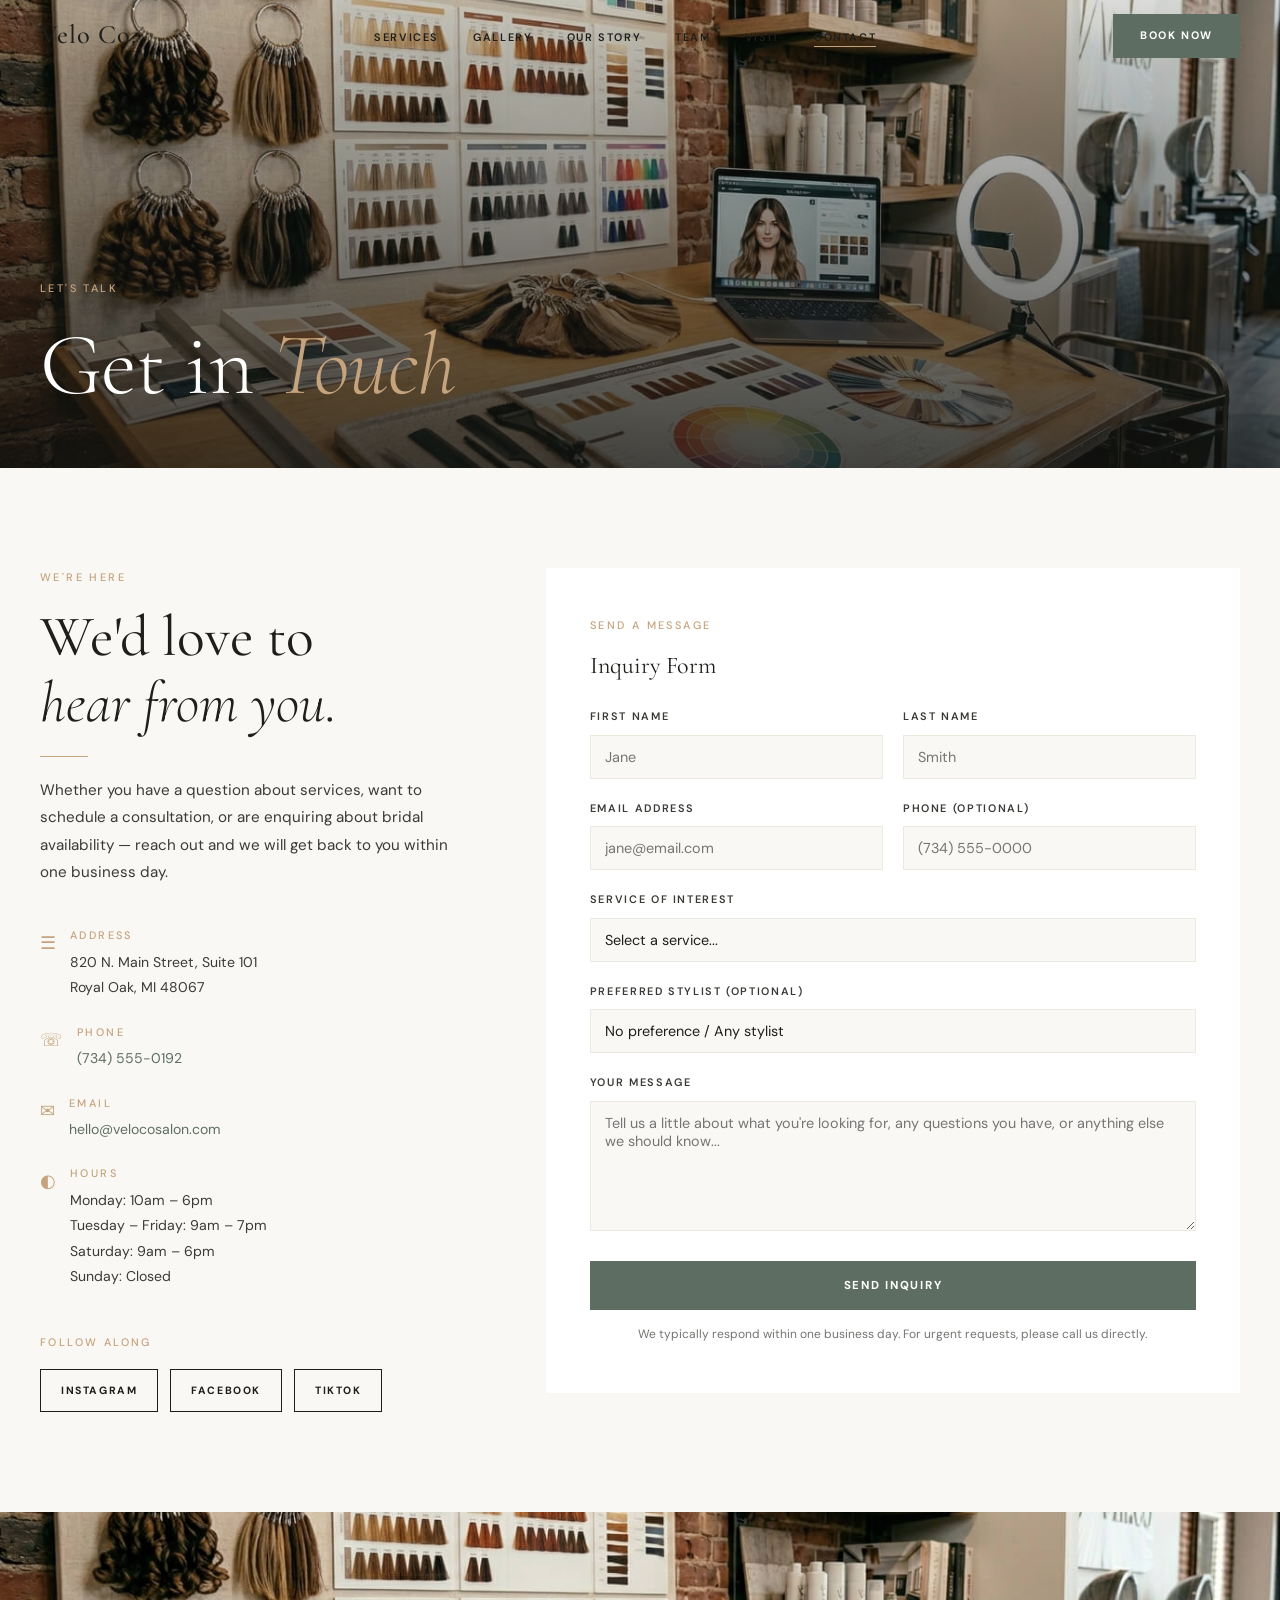
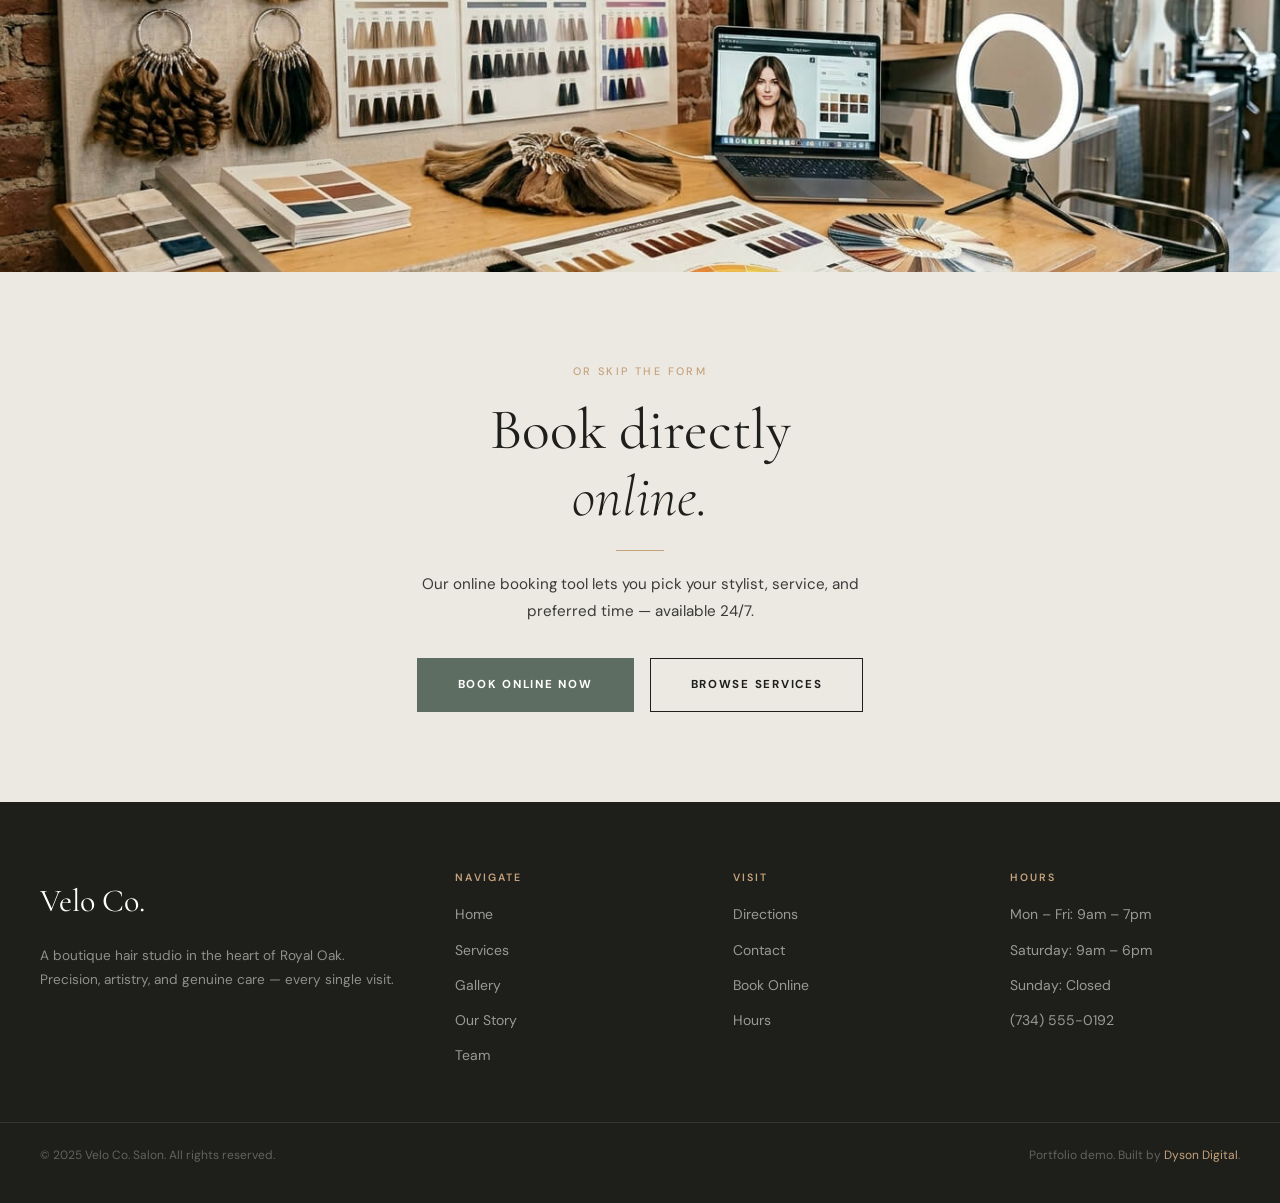
==== commit c4a1797b: "Add files via upload" ====
--- a/contact.html
+++ b/contact.html
@@ -4,7 +4,7 @@
   <meta charset="UTF-8">
   <meta name="viewport" content="width=device-width, initial-scale=1.0">
   <meta name="robots" content="noindex, nofollow">
-  <meta name="description" content="Contact Velo Co. Salon — reach out for appointments, inquiries, bridal consultations, or questions about our Ann Arbor studio.">
+  <meta name="description" content="Contact Velo Co. Salon — reach out for appointments, inquiries, bridal consultations, or questions about our Royal Oak studio.">
   <title>Contact | Velo Co. Salon</title>
   <link rel="preconnect" href="https://fonts.googleapis.com">
   <link rel="preconnect" href="https://fonts.gstatic.com" crossorigin>
@@ -63,7 +63,7 @@
               <div class="contact-detail-icon">&#9776;</div>
               <div class="contact-detail-text">
                 <span class="eyebrow mb-4">Address</span>
-                <p>412 S. Main Street, Suite 102<br>Ann Arbor, MI 48104</p>
+                <p>820 N. Main Street, Suite 101<br>Royal Oak, MI 48067</p>
               </div>
             </div>
             <div class="contact-detail reveal">
@@ -165,7 +165,7 @@
   <!-- FOOTER -->
   <footer>
     <div class="footer-inner">
-      <div class="footer-brand"><span class="logo-footer">Velo Co.</span><p>A boutique hair studio in the heart of Ann Arbor. Precision, artistry, and genuine care — every single visit.</p></div>
+      <div class="footer-brand"><span class="logo-footer">Velo Co.</span><p>A boutique hair studio in the heart of Royal Oak. Precision, artistry, and genuine care — every single visit.</p></div>
       <div class="footer-col"><h5>Navigate</h5><a href="index.html">Home</a><a href="services.html">Services</a><a href="gallery.html">Gallery</a><a href="story.html">Our Story</a><a href="team.html">Team</a></div>
       <div class="footer-col"><h5>Visit</h5><a href="visit.html">Directions</a><a href="contact.html">Contact</a><a href="#" class="demo-trigger">Book Online</a><a href="visit.html">Hours</a></div>
       <div class="footer-col"><h5>Hours</h5><a href="#">Mon – Fri: 9am – 7pm</a><a href="#">Saturday: 9am – 6pm</a><a href="#">Sunday: Closed</a><a href="tel:+17345550192">(734) 555-0192</a></div>
--- a/style.css
+++ b/style.css
@@ -131,9 +131,9 @@
   transition: background var(--trans), box-shadow var(--trans);
 }
 .site-nav.scrolled {
-  background: rgba(249,248,245,0.97);
+  background: rgba(249,248,245,0.98);
   backdrop-filter: blur(12px);
-  box-shadow: var(--shadow-sm);
+  box-shadow: 0 1px 0 rgba(30,30,27,0.1), var(--shadow-sm);
 }
 .site-nav.transparent { background: transparent; }
 
@@ -156,8 +156,8 @@
   position: relative;
   z-index: 1;
 }
-.site-nav.transparent .nav-logo { color: var(--white); }
-.site-nav.scrolled   .nav-logo { color: var(--dark); }
+.site-nav.transparent .nav-logo { color: var(--white); text-shadow: 0 1px 4px rgba(0,0,0,0.5); }
+.site-nav.scrolled   .nav-logo { color: var(--dark); text-shadow: none; }
 
 .nav-links {
   display: flex;
@@ -173,8 +173,8 @@
   position: relative;
   transition: color var(--trans);
 }
-.site-nav.transparent .nav-links a { color: rgba(255,255,255,0.88); }
-.site-nav.scrolled   .nav-links a { color: var(--dark); }
+.site-nav.transparent .nav-links a { color: var(--white); text-shadow: 0 1px 4px rgba(0,0,0,0.5); }
+.site-nav.scrolled   .nav-links a { color: var(--dark); text-shadow: none; }
 .nav-links a::after {
   content: '';
   position: absolute;
@@ -322,7 +322,7 @@
   inset: 0;
   width: 100%; height: 100%;
   object-fit: cover;
-  object-position: center 30%;
+  object-position: center 20%;
 }
 .hero-overlay {
   position: absolute;
@@ -843,12 +843,19 @@
 
 /* Float cutout decorative images */
 .float-cutout { position: absolute; pointer-events: none; z-index: 1; }
-.float-services-right { right: -30px; bottom: -10px; width: 280px; opacity: 0.14; }
-.float-services-left  { left:  -25px; top:   25px;   width: 240px; opacity: 0.10; }
-.float-story-right    { right: -20px; bottom: -10px;  width: 300px; opacity: 0.13; }
-.float-story-left     { left:  -35px; top:    25px;   width: 220px; opacity: 0.09; }
+.float-services-right { right: -20px; bottom: -10px; width: 320px; opacity: 0.18; }
+.float-services-left  { left:  -20px; top:   20px;   width: 280px; opacity: 0.14; }
+.float-story-right    { right:  20px; top:   50%;     width: 260px; opacity: 0.22; transform: translateY(-50%); }
+.float-story-left     { left:   20px; top:   50%;     width: 220px; opacity: 0.18; transform: translateY(-50%); }
 .float-section-inner  { position: relative; z-index: 3; }
-.services-cutout-img  { width: 100%; max-width: 480px; display: block; margin-left: auto; }
+.services-cutout-img  {
+  width: 100%;
+  max-width: 520px;
+  display: block;
+  margin: 0 auto;
+  border-radius: 2px;
+  box-shadow: var(--shadow-md);
+}
 
 /* ── STORY PAGE ── */
 .story-opening { padding: var(--sec-pad) 0; background: var(--cream); }
@@ -924,8 +931,8 @@
   position: relative;
   display: grid;
   grid-template-columns: 1fr 1fr;
-  gap: 48px;
-  margin-bottom: 52px;
+  gap: 32px;
+  margin-bottom: 32px;
   align-items: center;
 }
 .timeline-item:nth-child(even) .timeline-content { grid-column: 2; }
@@ -1218,6 +1225,8 @@
   .hero-scroll  { display: none; }
   .hero-btns    { flex-direction: column; align-items: flex-start; }
   .hero-btns-center { flex-direction: column; align-items: center; }
+  /* Show more of the building on mobile — pull back framing */
+  .hero-bg { object-position: center 10%; }
 
   .about-strip-text { padding: 44px 20px; }
 
@@ -1237,6 +1246,12 @@
 
   .masonry-grid { columns: 2; column-gap: 8px; }
   .masonry-item { margin-bottom: 8px; }
+  /* Hide lightbox caption on mobile — image fills screen, text overlaps */
+  .lightbox-caption { display: none; }
+  /* Give lightbox more vertical room on mobile */
+  .lightbox-overlay { padding: 52px 16px 16px; }
+  .lightbox-img-wrap { max-height: 75vh; }
+  .lightbox-img-wrap img { max-height: 75vh; }
 
   .experience-stats { grid-template-columns: 1fr 1fr; }
 
@@ -1267,4 +1282,3 @@
   .team-grid    { grid-template-columns: 1fr; }
   .footer-inner { grid-template-columns: 1fr; }
 }
-
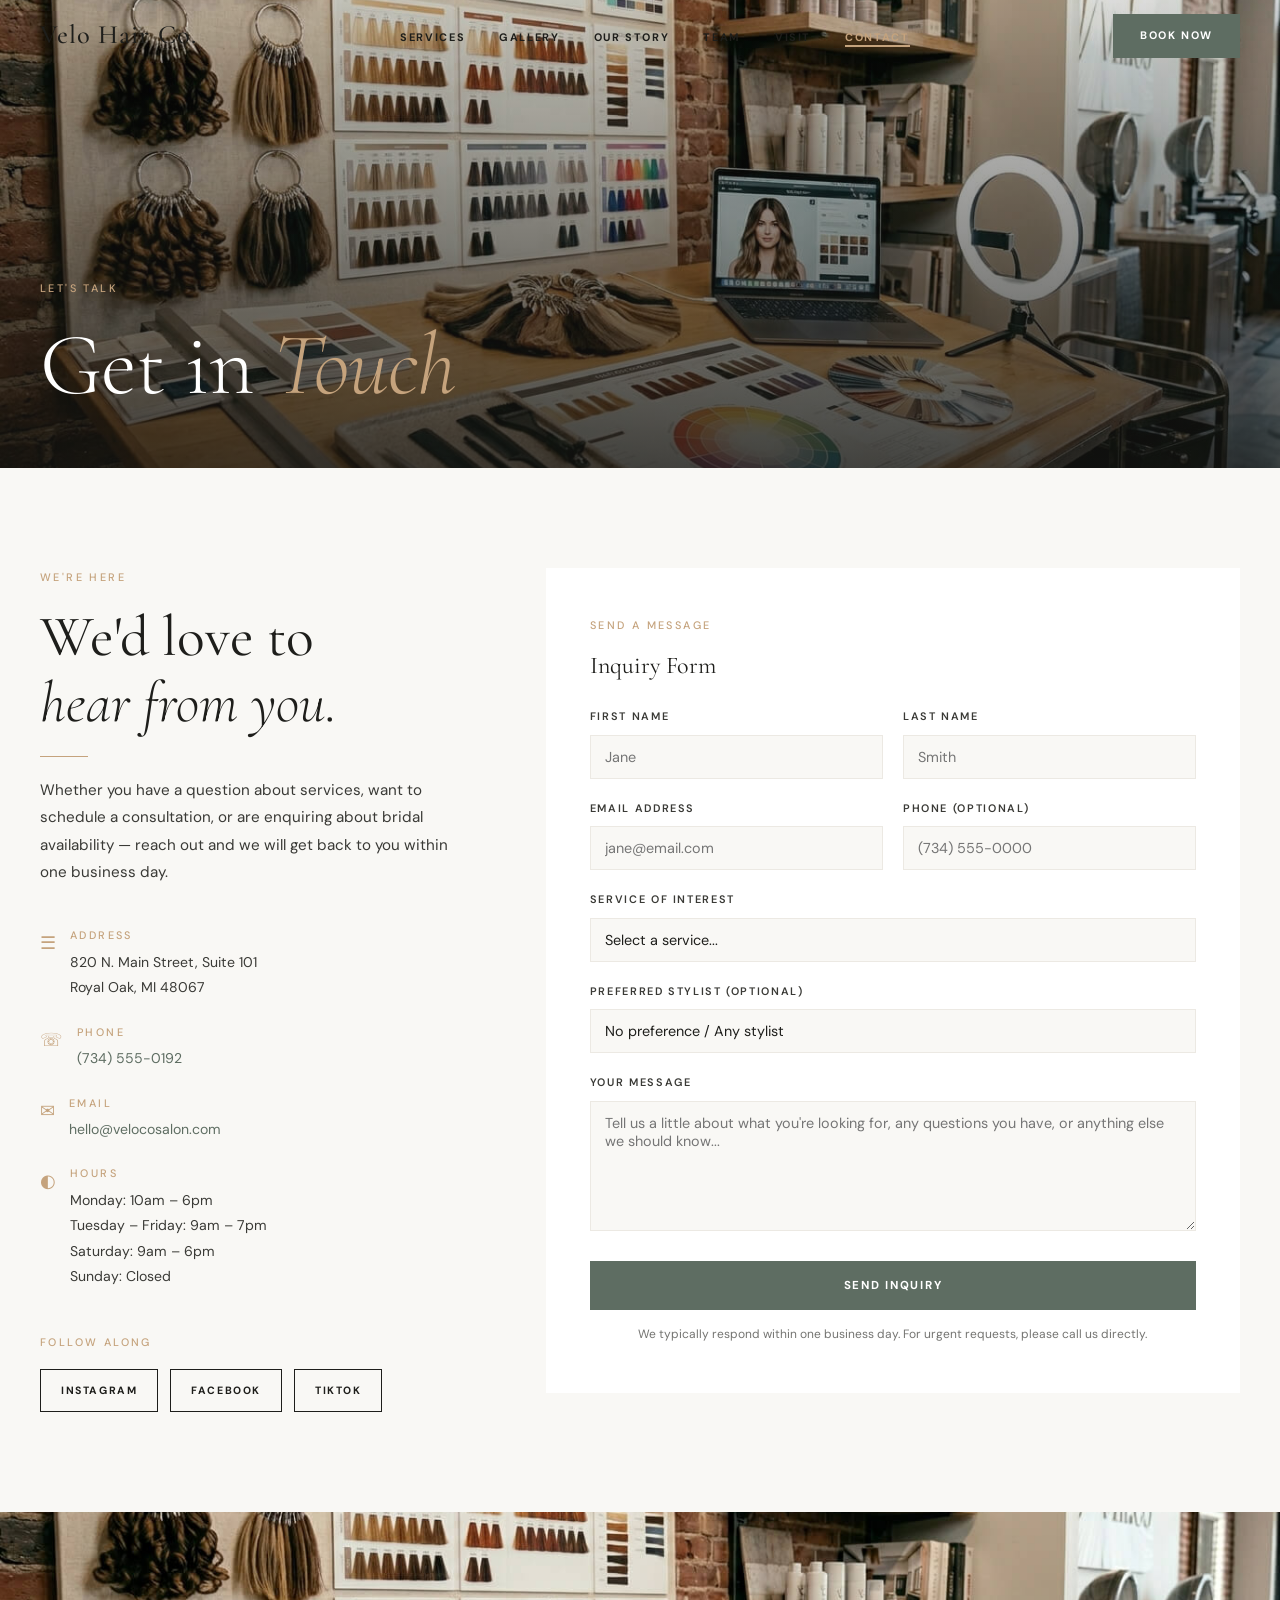
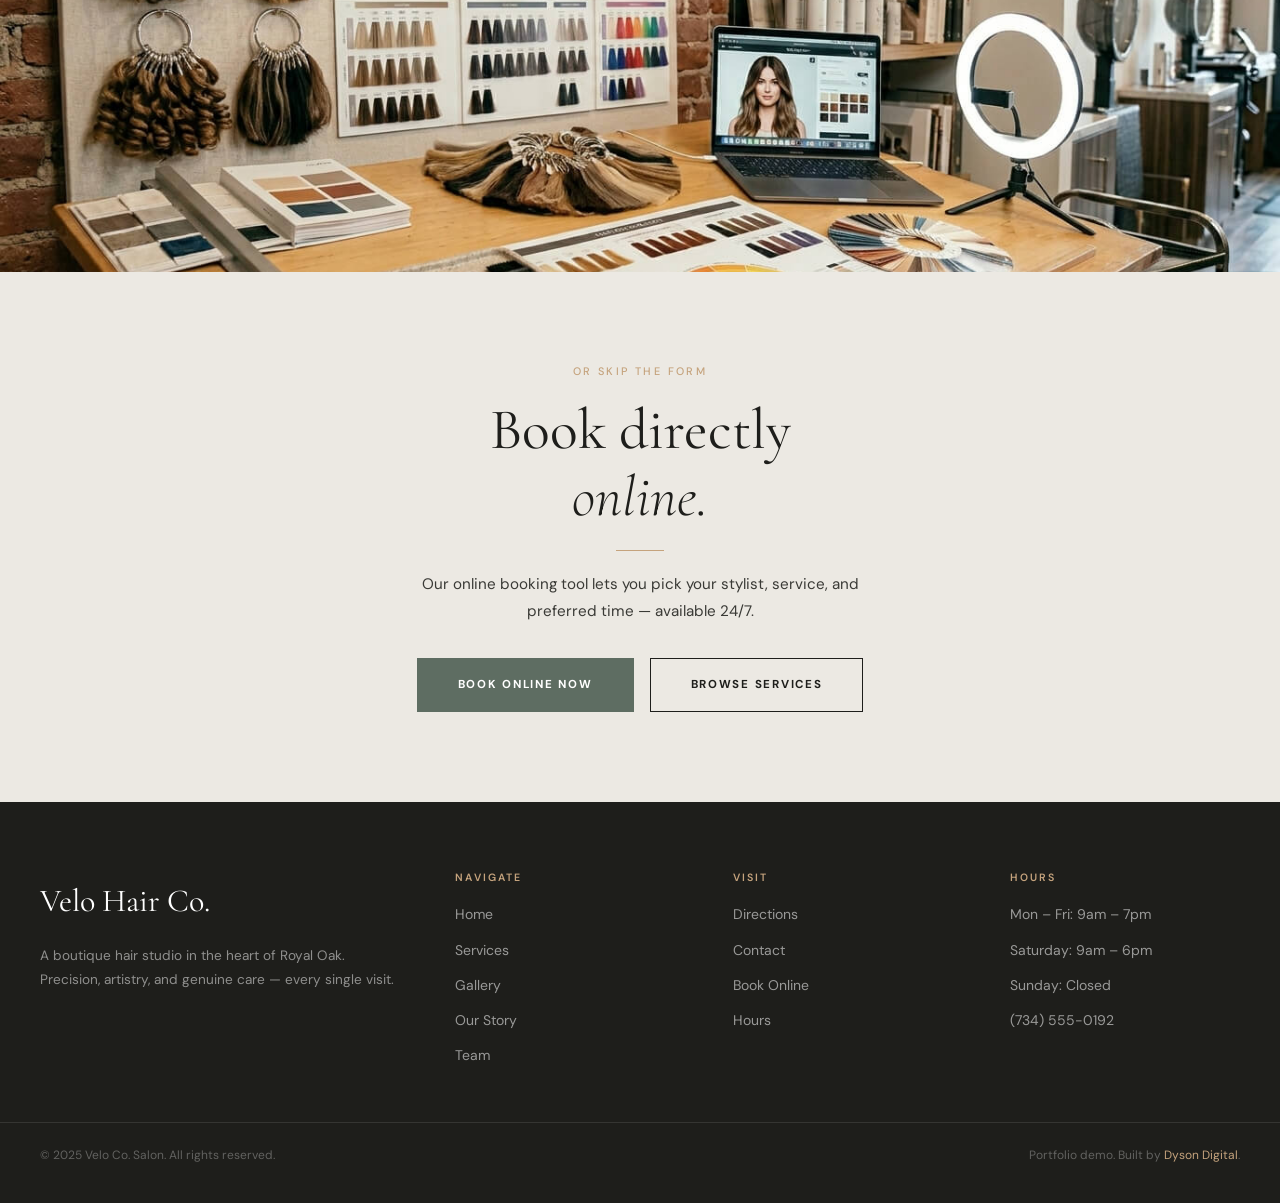
==== commit 1a14a096: "Add files via upload" ====
--- a/contact.html
+++ b/contact.html
@@ -10,12 +10,14 @@
   <link rel="preconnect" href="https://fonts.gstatic.com" crossorigin>
   <link href="https://fonts.googleapis.com/css2?family=Cormorant+Garamond:ital,wght@0,300;0,400;0,500;0,600;0,700;1,300;1,400;1,500&family=DM+Sans:ital,wght@0,300;0,400;0,500;0,600;1,300&display=swap" rel="stylesheet">
   <link rel="stylesheet" href="style.css">
+  <link rel="icon" type="image/png" href="images/favicon.png">
+  <link rel="shortcut icon" href="images/favicon.ico">
 </head>
 <body>
 
   <nav class="site-nav scrolled" id="siteNav" aria-label="Main navigation">
     <div class="site-nav-inner">
-      <a href="index.html" class="nav-logo">Velo Co.</a>
+      <a href="index.html" class="nav-logo">Velo Hair Co.</a>
       <ul class="nav-links" role="list">
         <li><a href="services.html">Services</a></li>
         <li><a href="gallery.html">Gallery</a></li>
@@ -165,7 +167,7 @@
   <!-- FOOTER -->
   <footer>
     <div class="footer-inner">
-      <div class="footer-brand"><span class="logo-footer">Velo Co.</span><p>A boutique hair studio in the heart of Royal Oak. Precision, artistry, and genuine care — every single visit.</p></div>
+      <div class="footer-brand"><span class="logo-footer">Velo Hair Co.</span><p>A boutique hair studio in the heart of Royal Oak. Precision, artistry, and genuine care — every single visit.</p></div>
       <div class="footer-col"><h5>Navigate</h5><a href="index.html">Home</a><a href="services.html">Services</a><a href="gallery.html">Gallery</a><a href="story.html">Our Story</a><a href="team.html">Team</a></div>
       <div class="footer-col"><h5>Visit</h5><a href="visit.html">Directions</a><a href="contact.html">Contact</a><a href="#" class="demo-trigger">Book Online</a><a href="visit.html">Hours</a></div>
       <div class="footer-col"><h5>Hours</h5><a href="#">Mon – Fri: 9am – 7pm</a><a href="#">Saturday: 9am – 6pm</a><a href="#">Sunday: Closed</a><a href="tel:+17345550192">(734) 555-0192</a></div>
--- a/style.css
+++ b/style.css
@@ -135,6 +135,15 @@
   backdrop-filter: blur(12px);
   box-shadow: 0 1px 0 rgba(30,30,27,0.1), var(--shadow-sm);
 }
+/* Scrolled state: gold left-border accent line for brand identity */
+.site-nav.scrolled::after {
+  content: '';
+  position: absolute;
+  bottom: 0; left: 0; right: 0;
+  height: 2px;
+  background: linear-gradient(to right, var(--gold), var(--sage), transparent);
+  opacity: 0.6;
+}
 .site-nav.transparent { background: transparent; }
 
 .site-nav-inner {
@@ -157,7 +166,7 @@
   z-index: 1;
 }
 .site-nav.transparent .nav-logo { color: var(--white); text-shadow: 0 1px 4px rgba(0,0,0,0.5); }
-.site-nav.scrolled   .nav-logo { color: var(--dark); text-shadow: none; }
+.site-nav.scrolled   .nav-logo { color: var(--sage); text-shadow: none; }
 
 .nav-links {
   display: flex;
@@ -166,7 +175,7 @@
 }
 .nav-links a {
   font-size: 0.68rem;
-  font-weight: 600;
+  font-weight: 700;
   letter-spacing: 0.15em;
   text-transform: uppercase;
   color: var(--dark);
@@ -174,18 +183,19 @@
   transition: color var(--trans);
 }
 .site-nav.transparent .nav-links a { color: var(--white); text-shadow: 0 1px 4px rgba(0,0,0,0.5); }
-.site-nav.scrolled   .nav-links a { color: var(--dark); text-shadow: none; }
+.site-nav.scrolled   .nav-links a  { color: var(--sage);  text-shadow: none; }
 .nav-links a::after {
   content: '';
   position: absolute;
   bottom: -3px; left: 0;
-  width: 0; height: 1px;
+  width: 0; height: 2px;
   background: var(--gold);
   transition: width var(--trans);
 }
 .nav-links a:hover::after,
 .nav-links a.active::after { width: 100%; }
-.nav-links a:hover { color: var(--gold); }
+.nav-links a.active { color: var(--gold); }
+.nav-links a:hover  { color: var(--gold); }
 
 .nav-cta {
   font-size: 0.68rem;
@@ -529,6 +539,11 @@
   grid-template-columns: repeat(4, 1fr);
   gap: 2px;
   background: var(--light);
+}
+/* 7 cards in a 4-col grid: row 2 has 3 cards + 1 empty.
+   Centre the last card by making it span from col 2 to col 4 */
+.team-grid .team-card:last-child {
+  grid-column: 2 / 4;
 }
 .team-card { background: var(--cream); overflow: hidden; transition: background var(--trans); }
 .team-card:hover { background: var(--white); }
@@ -905,6 +920,18 @@
   overflow: hidden;
   text-align: center;
 }
+/* Single full-panel background image overlay — fills the section without obstructing text */
+.story-float-section::before {
+  content: '';
+  position: absolute;
+  inset: 0;
+  background-image: url('images/velo-experience-stylist-care.png');
+  background-size: cover;
+  background-position: center;
+  opacity: 0.12;
+  z-index: 1;
+  pointer-events: none;
+}
 .story-float-section .section-inner { position: relative; z-index: 3; }
 .section-centered        { max-width: 660px; margin: 0 auto; }
 .section-centered-narrow { max-width: 620px; margin: 0 auto; text-align: center; }
@@ -918,7 +945,7 @@
 
 /* Timeline */
 .story-timeline { padding: var(--sec-pad) 0; background: var(--light); }
-.timeline { position: relative; max-width: 740px; margin: 56px auto 0; }
+.timeline { position: relative; max-width: 640px; margin: 40px auto 0; }
 .timeline::before {
   content: '';
   position: absolute;
@@ -931,8 +958,8 @@
   position: relative;
   display: grid;
   grid-template-columns: 1fr 1fr;
-  gap: 32px;
-  margin-bottom: 32px;
+  gap: 24px;
+  margin-bottom: 24px;
   align-items: center;
 }
 .timeline-item:nth-child(even) .timeline-content { grid-column: 2; }
@@ -1147,6 +1174,8 @@
 @media (max-width: 1100px) {
   .masonry-grid     { columns: 3; }
   .team-grid        { grid-template-columns: repeat(3, 1fr); }
+  /* Reset last-child centering — 3-col layout fills naturally */
+  .team-grid .team-card:last-child { grid-column: auto; }
   .footer-inner     { grid-template-columns: 1fr 1fr; gap: 36px; }
   .services-grid    { grid-template-columns: 1fr 1fr; }
   .values-grid      { grid-template-columns: 1fr 1fr; }
@@ -1282,3 +1311,4 @@
   .team-grid    { grid-template-columns: 1fr; }
   .footer-inner { grid-template-columns: 1fr; }
 }
+
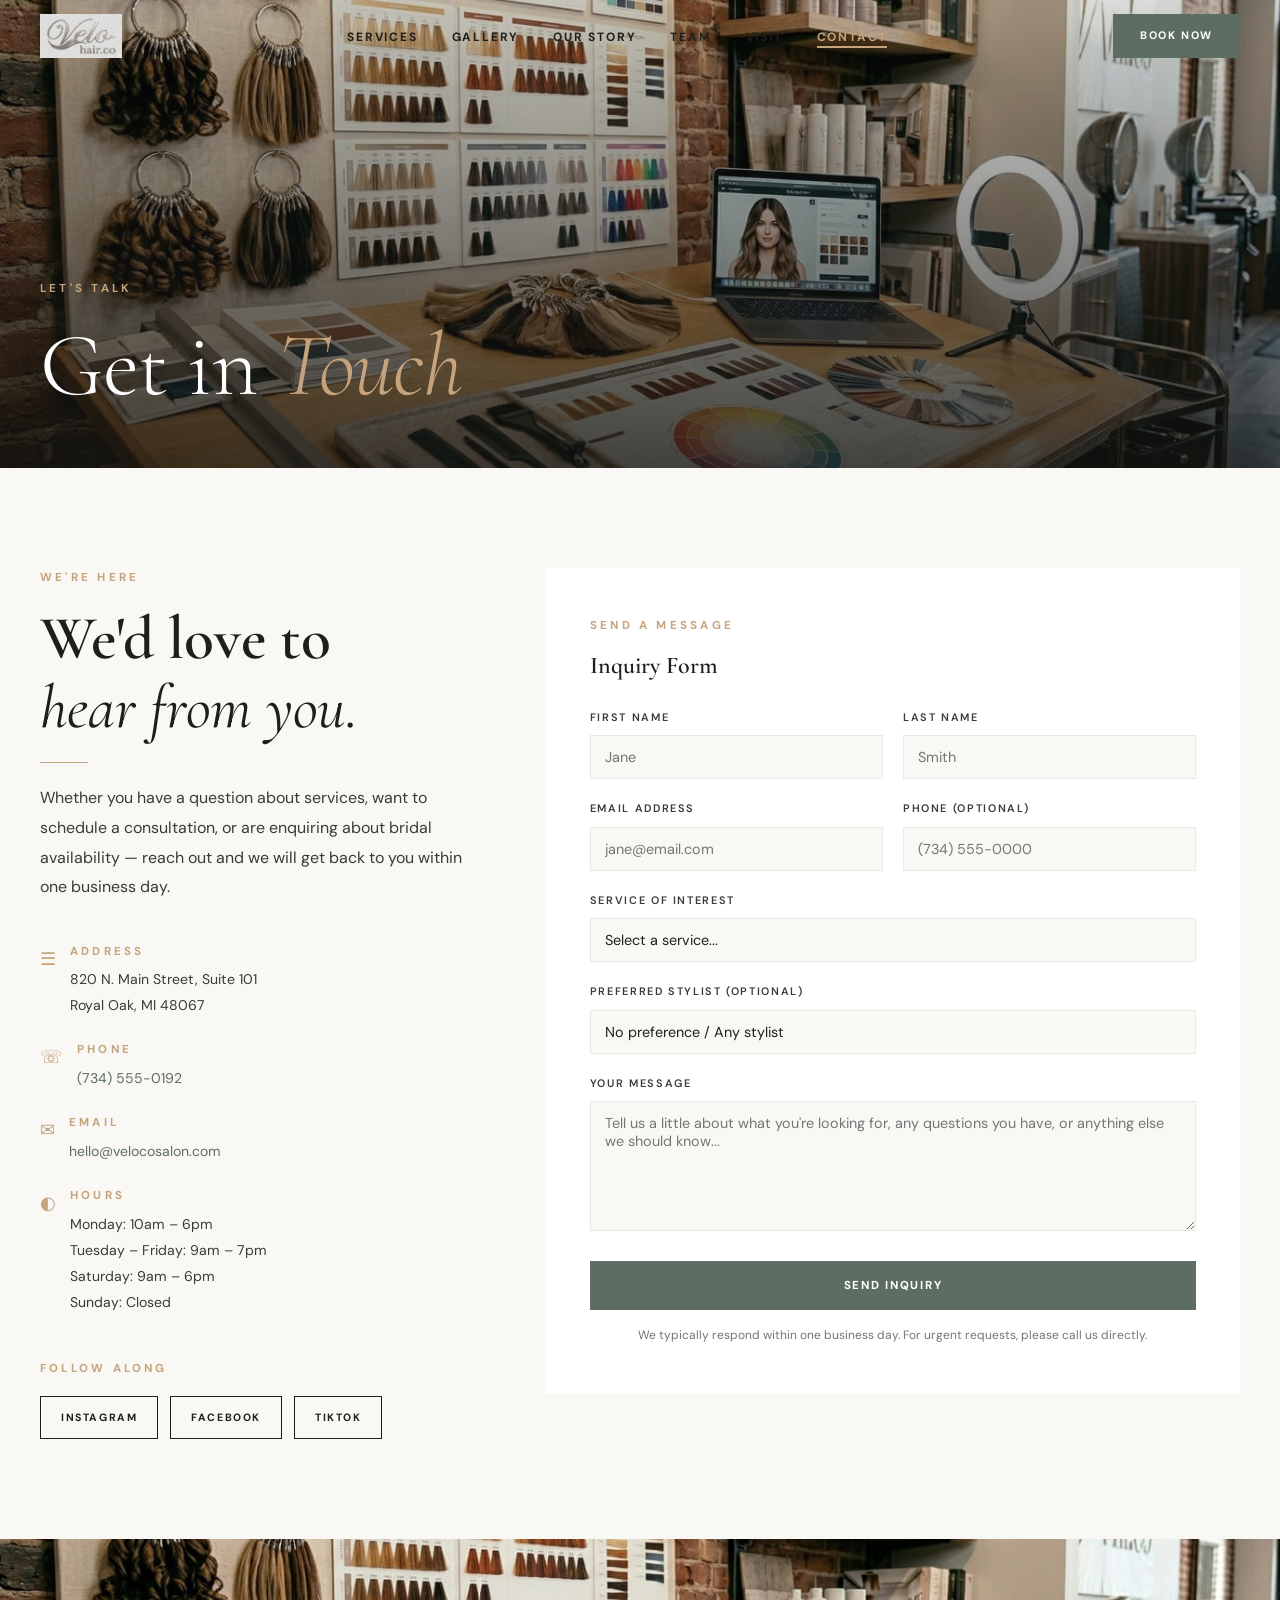
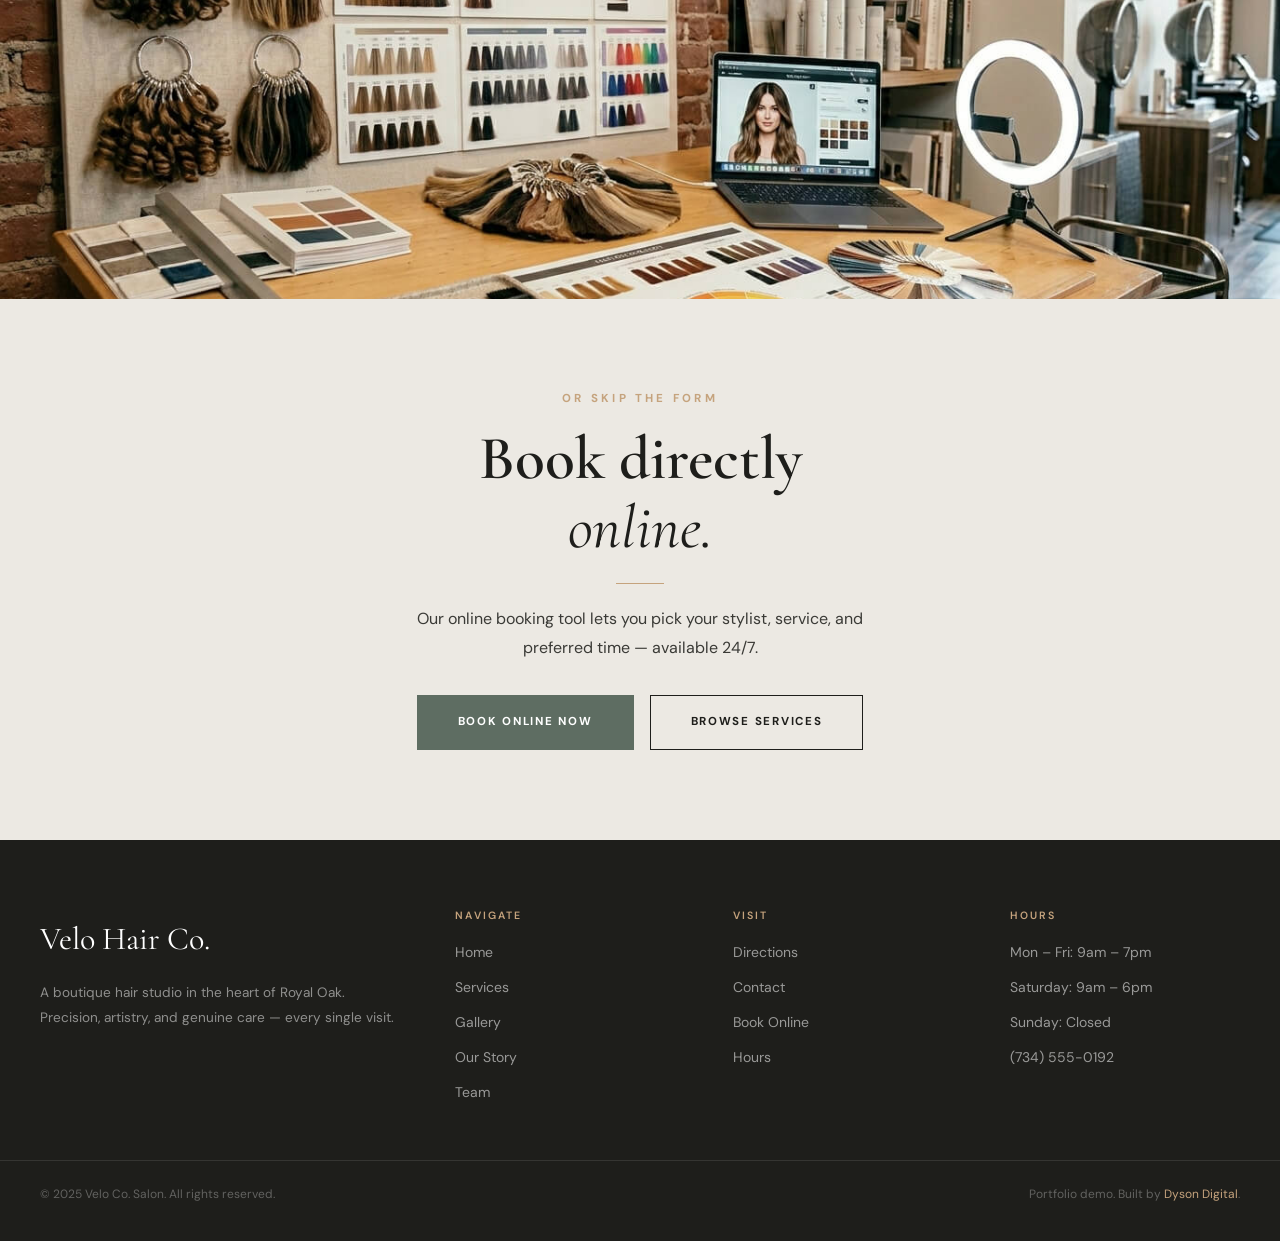
==== commit 2fd37260: "Add files via upload" ====
--- a/contact.html
+++ b/contact.html
@@ -17,7 +17,7 @@
 
   <nav class="site-nav scrolled" id="siteNav" aria-label="Main navigation">
     <div class="site-nav-inner">
-      <a href="index.html" class="nav-logo">Velo Hair Co.</a>
+      <a href="index.html" class="nav-logo"><img src="images/velologo.png" alt="Velo Hair Co."></a>
       <ul class="nav-links" role="list">
         <li><a href="services.html">Services</a></li>
         <li><a href="gallery.html">Gallery</a></li>
--- a/style.css
+++ b/style.css
@@ -54,27 +54,28 @@
 /* ── Typography ── */
 h1, h2, h3, h4, h5 {
   font-family: var(--font-head);
-  font-weight: 400;
-  line-height: 1.15;
+  font-weight: 600;
+  line-height: 1.12;
   color: var(--dark);
 }
-h1 { font-size: clamp(2.8rem, 7vw, 5.5rem); letter-spacing: -0.01em; }
-h2 { font-size: clamp(2rem, 4.5vw, 3.6rem); }
-h3 { font-size: clamp(1.4rem, 2.5vw, 2rem); }
-h4 { font-size: clamp(1.1rem, 2vw, 1.5rem); }
-p  { font-size: 0.95rem; color: var(--mid); line-height: 1.8; }
+h1 { font-size: clamp(2.8rem, 7vw, 5.8rem);  letter-spacing: -0.01em; font-weight: 400; }
+h2 { font-size: clamp(2.1rem, 4.8vw, 4.2rem); font-weight: 600; }
+h3 { font-size: clamp(1.55rem, 2.8vw, 2.5rem); font-weight: 600; }
+h4 { font-size: clamp(1.2rem, 2.2vw, 1.8rem);  font-weight: 700; }
+h5 { font-size: 1.1rem; font-weight: 700; }
+p  { font-size: 1rem; color: var(--mid); line-height: 1.85; }
 
 .eyebrow {
   font-family: var(--font-body);
-  font-size: 0.68rem;
-  font-weight: 500;
-  letter-spacing: 0.22em;
+  font-size: 0.72rem;
+  font-weight: 700;
+  letter-spacing: 0.28em;
   text-transform: uppercase;
   color: var(--gold);
   display: block;
   margin-bottom: 1rem;
 }
-.italic-serif { font-family: var(--font-head); font-style: italic; font-weight: 300; }
+.italic-serif { font-family: var(--font-head); font-style: italic; font-weight: 400; }
 
 /* ── Layout ── */
 .container {
@@ -131,20 +132,23 @@
   transition: background var(--trans), box-shadow var(--trans);
 }
 .site-nav.scrolled {
-  background: rgba(249,248,245,0.98);
-  backdrop-filter: blur(12px);
-  box-shadow: 0 1px 0 rgba(30,30,27,0.1), var(--shadow-sm);
-}
-/* Scrolled state: gold left-border accent line for brand identity */
+  background: rgba(249,248,245,1);
+  backdrop-filter: blur(16px);
+  -webkit-backdrop-filter: blur(16px);
+  box-shadow: 0 2px 0 rgba(94,109,98,0.2), var(--shadow-sm);
+}
 .site-nav.scrolled::after {
   content: '';
   position: absolute;
   bottom: 0; left: 0; right: 0;
   height: 2px;
   background: linear-gradient(to right, var(--gold), var(--sage), transparent);
-  opacity: 0.6;
-}
-.site-nav.transparent { background: transparent; }
+  opacity: 0.7;
+}
+/* Transparent state — strong dark gradient hood makes white text fully opaque */
+.site-nav.transparent {
+  background: linear-gradient(to bottom, rgba(14,14,12,0.72) 0%, rgba(14,14,12,0.15) 60%, rgba(14,14,12,0) 100%);
+}
 
 .site-nav-inner {
   height: 100%;
@@ -158,15 +162,24 @@
 
 .nav-logo {
   font-family: var(--font-head);
-  font-size: 1.65rem;
-  font-weight: 500;
+  font-size: 1.75rem;
+  font-weight: 700;
   letter-spacing: 0.04em;
   color: var(--dark);
   position: relative;
   z-index: 1;
-}
-.site-nav.transparent .nav-logo { color: var(--white); text-shadow: 0 1px 4px rgba(0,0,0,0.5); }
-.site-nav.scrolled   .nav-logo { color: var(--sage); text-shadow: none; }
+  display: flex;
+  align-items: center;
+}
+/* Logo image inside nav — constrained to nav height */
+.nav-logo img {
+  height: 44px;
+  width: auto;
+  display: block;
+  object-fit: contain;
+}
+.site-nav.transparent .nav-logo { color: var(--white); text-shadow: 0 1px 8px rgba(0,0,0,0.5); }
+.site-nav.scrolled   .nav-logo  { color: var(--sage);  text-shadow: none; }
 
 .nav-links {
   display: flex;
@@ -174,7 +187,7 @@
   gap: 34px;
 }
 .nav-links a {
-  font-size: 0.68rem;
+  font-size: 0.75rem;
   font-weight: 700;
   letter-spacing: 0.15em;
   text-transform: uppercase;
@@ -182,7 +195,7 @@
   position: relative;
   transition: color var(--trans);
 }
-.site-nav.transparent .nav-links a { color: var(--white); text-shadow: 0 1px 4px rgba(0,0,0,0.5); }
+.site-nav.transparent .nav-links a { color: var(--white); text-shadow: 0 1px 6px rgba(0,0,0,0.45); }
 .site-nav.scrolled   .nav-links a  { color: var(--sage);  text-shadow: none; }
 .nav-links a::after {
   content: '';
@@ -238,7 +251,7 @@
   transition: var(--trans);
 }
 .site-nav.transparent #navToggle span { background: var(--white); }
-.site-nav.scrolled   #navToggle span { background: var(--dark); }
+.site-nav.scrolled   #navToggle span { background: var(--sage); }
 #navToggle.open span:nth-child(1) { transform: translateY(6.5px) rotate(45deg); }
 #navToggle.open span:nth-child(2) { opacity: 0; transform: scaleX(0); }
 #navToggle.open span:nth-child(3) { transform: translateY(-6.5px) rotate(-45deg); }
@@ -318,7 +331,17 @@
 }
 .reveal-right.visible { opacity: 1; transform: translateX(0); }
 
-/* ── HERO ── */
+/* Hero welcome text — replaces Royal Oak, Michigan eyebrow on homepage */
+.hero-welcome {
+  font-family: var(--font-head);
+  font-size: clamp(1.6rem, 3vw, 2.4rem);
+  font-weight: 600;
+  color: var(--sage);
+  display: block;
+  margin-bottom: 1rem;
+  line-height: 1.2;
+  letter-spacing: 0.01em;
+}
 .hero {
   position: relative;
   height: 100vh;
@@ -347,12 +370,16 @@
 .hero-content {
   position: relative;
   z-index: 2;
-  padding: 0 60px 80px;
-  max-width: 800px;
-}
-.hero-content h1 { color: var(--white); font-weight: 300; margin-bottom: 22px; }
+  padding: 0 60px 80px 60px;
+  max-width: 720px;
+  width: 100%;
+  /* Centre the block horizontally with balanced margins */
+  margin-left: auto;
+  margin-right: auto;
+}
+.hero-content h1 { color: var(--white); font-weight: 300; margin-bottom: 22px; max-width: 680px; }
 .hero-content h1 em { font-style: italic; color: var(--gold); }
-.hero-content p { color: rgba(255,255,255,0.75); font-size: 1rem; max-width: 500px; margin-bottom: 36px; }
+.hero-content p { color: rgba(255,255,255,0.88); font-size: 1rem; max-width: 480px; margin-bottom: 36px; }
 .hero-btns       { display: flex; gap: 16px; flex-wrap: wrap; }
 .hero-btns-center { display: flex; gap: 16px; flex-wrap: wrap; justify-content: center; margin-top: 32px; }
 .hero-scroll {
@@ -534,17 +561,22 @@
 .cta-band p  { max-width: 500px; margin: 0 auto 32px; }
 
 /* ── TEAM GRID ── */
+/* Homepage preview: 4 cards, 4 equal columns */
 .team-grid {
   display: grid;
   grid-template-columns: repeat(4, 1fr);
   gap: 2px;
   background: var(--light);
 }
-/* 7 cards in a 4-col grid: row 2 has 3 cards + 1 empty.
-   Centre the last card by making it span from col 2 to col 4 */
-.team-grid .team-card:last-child {
-  grid-column: 2 / 4;
-}
+
+/* Team page: 7 cards in 3-col layout (3+3+1).
+   justify-content:center auto-centres the single last card
+   without any grid-column spanning. All cards stay same width. */
+.team-grid-section .team-grid {
+  grid-template-columns: repeat(3, 1fr);
+  justify-content: center;
+}
+/* No grid-column override needed — justify-content handles centering */
 .team-card { background: var(--cream); overflow: hidden; transition: background var(--trans); }
 .team-card:hover { background: var(--white); }
 .team-card-img { overflow: hidden; aspect-ratio: 3/4; }
@@ -811,7 +843,21 @@
   padding: var(--sec-pad) 0;
   overflow: hidden;
 }
+/* Full-panel background overlay — replaces the tiny corner float PNG */
+.services-float-section::before {
+  content: '';
+  position: absolute;
+  inset: 0;
+  background-image: url('images/velo-experience-stylist-care.png');
+  background-size: cover;
+  background-position: center right;
+  opacity: 0.10;
+  z-index: 1;
+  pointer-events: none;
+}
 .services-float-section .section-inner { position: relative; z-index: 3; }
+/* Hide redundant corner float img tags — ::before handles this now */
+.services-float-section .float-cutout { display: none; }
 .services-float-grid {
   display: grid;
   grid-template-columns: 1fr 1fr;
@@ -824,6 +870,22 @@
   position: relative;
   overflow: hidden;
 }
+/* Full-panel background overlay for dark men's/treatments section */
+.bg-dark-section::before {
+  content: '';
+  position: absolute;
+  inset: 0;
+  background-image: url('images/velo-experience-shampoo-bowl.png');
+  background-size: cover;
+  background-position: center;
+  opacity: 0.08;
+  z-index: 1;
+  pointer-events: none;
+}
+/* Ensure all content sits above the ::before overlay */
+.bg-dark-section .section-inner { position: relative; z-index: 3; }
+/* Hide redundant corner float img inside dark section */
+.bg-dark-section .float-cutout { display: none; }
 .services-intro { padding: var(--sec-pad) 0; }
 .services-intro-grid {
   display: grid;
@@ -943,38 +1005,90 @@
   margin: 0 auto 32px;
 }
 
-/* Timeline */
-.story-timeline { padding: var(--sec-pad) 0; background: var(--light); }
-.timeline { position: relative; max-width: 640px; margin: 40px auto 0; }
+/* Timeline — flex layout prevents year numbers from being clipped */
+.story-timeline { padding: 80px 0; background: var(--light); }
+
+.timeline {
+  position: relative;
+  max-width: 860px;
+  margin: 48px auto 0;
+  padding: 0 40px;
+}
+
+/* Vertical gold line runs through the centre of the year column */
 .timeline::before {
   content: '';
   position: absolute;
-  left: 50%; top: 0; bottom: 0;
-  width: 1px;
-  background: var(--gold);
-  transform: translateX(-50%);
-}
+  /* 40px container pad + 240px year col = 280px from left edge */
+  left: 280px;
+  top: 0; bottom: 0;
+  width: 2px;
+  background: linear-gradient(to bottom, var(--gold), rgba(197,163,125,0.15));
+  pointer-events: none;
+}
+
 .timeline-item {
-  position: relative;
-  display: grid;
-  grid-template-columns: 1fr 1fr;
-  gap: 24px;
-  margin-bottom: 24px;
-  align-items: center;
-}
-.timeline-item:nth-child(even) .timeline-content { grid-column: 2; }
-.timeline-item:nth-child(even) .timeline-year    { grid-column: 1; grid-row: 1; text-align: right; }
-.timeline-year { font-family: var(--font-head); font-size: 2.4rem; color: var(--gold); font-style: italic; }
-.timeline-content h4 { margin-bottom: 8px; }
-.timeline-content p  { font-size: 0.875rem; }
+  display: flex;
+  align-items: flex-start;
+  gap: 0;
+  margin-bottom: 44px;
+  position: relative;
+}
+.timeline-item:last-child { margin-bottom: 0; }
+
+/* Year column — wider so years sit clearly to the left of the gold line */
+.timeline-year {
+  flex-shrink: 0;
+  width: 240px;
+  padding-right: 48px;
+  font-family: var(--font-head);
+  font-size: 2.4rem;
+  font-weight: 600;
+  color: var(--gold);
+  font-style: italic;
+  text-align: right;
+  line-height: 1.1;
+  position: static;
+}
+
+/* Gold dot sits on the line between year and content */
 .timeline-dot {
-  position: absolute;
-  left: 50%; top: 50%;
-  transform: translate(-50%, -50%);
-  width: 10px; height: 10px;
+  flex-shrink: 0;
+  width: 14px; height: 14px;
   border-radius: 50%;
   background: var(--gold);
   border: 3px solid var(--light);
+  box-shadow: 0 0 0 4px rgba(197,163,125,0.3);
+  margin-top: 7px;
+  /* no absolute positioning — sits in flow between year and content */
+  position: static;
+}
+
+/* Content column */
+.timeline-content {
+  flex: 1;
+  padding-left: 28px;
+}
+.timeline-content h4 {
+  margin-bottom: 8px;
+  font-size: 1.25rem;
+  font-weight: 600;
+  color: var(--dark);
+}
+.timeline-content p {
+  font-size: 0.9rem;
+  line-height: 1.8;
+  color: var(--mid);
+}
+
+/* Separator line between items */
+.timeline-item:not(:last-child)::after {
+  content: '';
+  position: absolute;
+  bottom: -22px;
+  left: 0; right: 0;
+  height: 1px;
+  background: rgba(197,163,125,0.18);
 }
 
 /* Values */
@@ -1173,9 +1287,10 @@
 /* 1100px */
 @media (max-width: 1100px) {
   .masonry-grid     { columns: 3; }
-  .team-grid        { grid-template-columns: repeat(3, 1fr); }
-  /* Reset last-child centering — 3-col layout fills naturally */
-  .team-grid .team-card:last-child { grid-column: auto; }
+  /* Homepage team preview: 4-col stays, shrinks naturally */
+  .team-grid        { grid-template-columns: repeat(2, 1fr); }
+  /* Team page: 3-col stays — still fits at 1100px */
+  .team-grid-section .team-grid { grid-template-columns: repeat(3, 1fr); }
   .footer-inner     { grid-template-columns: 1fr 1fr; gap: 36px; }
   .services-grid    { grid-template-columns: 1fr 1fr; }
   .values-grid      { grid-template-columns: 1fr 1fr; }
@@ -1189,7 +1304,7 @@
   .container, .section-inner { padding: 0 24px; }
   .section { padding: var(--sec-pad) 24px; }
   .site-nav-inner { padding: 0 24px; }
-  .hero-content  { padding: 0 24px 64px; }
+  .hero-content  { padding: 24px 24px 64px; margin-left: 0; margin-right: 0; max-width: 100%; width: 100%; }
   .page-hero-content { padding: 0 24px 40px; }
   .intro-band-inner  { padding: 0 24px; }
   .footer-inner      { padding: 0 24px; }
@@ -1213,7 +1328,9 @@
 
   .testimonials-grid { grid-template-columns: 1fr; }
   .services-grid     { grid-template-columns: 1fr; }
-  .team-grid         { grid-template-columns: repeat(2, 1fr); }
+  /* Both homepage and team page: 2-col at 900px */
+  .team-grid                     { grid-template-columns: repeat(2, 1fr); }
+  .team-grid-section .team-grid  { grid-template-columns: repeat(2, 1fr); }
   .values-grid       { grid-template-columns: 1fr 1fr; }
 
   .story-opening-grid  { grid-template-columns: 1fr; gap: 48px; }
@@ -1222,15 +1339,12 @@
   .story-img-accent    { width: 52%; margin-top: -50px; }
   .story-float-section { padding: 72px 0; }
 
-  .timeline::before { left: 16px; }
-  .timeline-item {
-    grid-template-columns: 1fr;
-    gap: 6px;
-    padding-left: 40px;
-  }
-  .timeline-item:nth-child(even) .timeline-content { grid-column: 1; }
-  .timeline-item:nth-child(even) .timeline-year    { grid-column: 1; grid-row: 1; text-align: left; }
-  .timeline-dot { left: 16px; top: 12px; transform: translateX(-50%); }
+  /* Timeline 900px: shrink year column, keep flex layout intact */
+  .timeline                { padding: 0 16px; }
+  .timeline::before        { left: 116px; }
+  .timeline-year           { width: 100px; font-size: 1.7rem; padding-right: 20px; }
+  .timeline-content        { padding-left: 20px; }
+  .timeline-dot            { width: 12px; height: 12px; margin-top: 6px; }
 
   .services-intro-grid { grid-template-columns: 1fr; gap: 40px; }
   .services-float-grid { grid-template-columns: 1fr; gap: 40px; }
@@ -1250,7 +1364,7 @@
   h1 { font-size: clamp(2.2rem, 9vw, 3rem); }
   h2 { font-size: clamp(1.8rem, 7vw, 2.4rem); }
 
-  .hero-content { padding: 0 20px 52px; }
+  .hero-content { padding: 20px 20px 52px; margin-left: 0; margin-right: 0; max-width: 100%; width: 100%; }
   .hero-scroll  { display: none; }
   .hero-btns    { flex-direction: column; align-items: flex-start; }
   .hero-btns-center { flex-direction: column; align-items: center; }
@@ -1266,7 +1380,9 @@
 
   .services-grid  { grid-template-columns: 1fr; }
   .service-card   { padding: 40px 24px; }
-  .team-grid      { grid-template-columns: 1fr 1fr; }
+  /* Mobile: all team grids 2-col regardless of page */
+  .team-grid                    { grid-template-columns: 1fr 1fr; }
+  .team-grid-section .team-grid { grid-template-columns: 1fr 1fr; }
   .values-grid    { grid-template-columns: 1fr; }
   .testimonials-grid { grid-template-columns: 1fr; }
 
@@ -1295,7 +1411,14 @@
   .story-img-main      { width: 100%; }
   .story-img-accent    { display: none; }
 
-  .timeline-item  { padding-left: 36px; }
+  /* Timeline 600px: stack year above content for small screens */
+  .timeline                { padding: 0 12px; }
+  .timeline::before        { display: none; } /* line hidden when stacked */
+  .timeline-item           { flex-direction: column; gap: 4px; margin-bottom: 32px; }
+  .timeline-item::after    { bottom: -16px; }
+  .timeline-year           { width: auto; text-align: left; font-size: 1.6rem; padding-right: 0; padding-bottom: 4px; }
+  .timeline-dot            { display: none; } /* dot hidden in stacked layout */
+  .timeline-content        { padding-left: 0; }
   .contact-form   { padding: 28px 20px; }
 
   .storefront-banner        { height: 280px; }
@@ -1308,7 +1431,8 @@
 /* 400px */
 @media (max-width: 400px) {
   .masonry-grid { columns: 1; }
-  .team-grid    { grid-template-columns: 1fr; }
+  .team-grid                    { grid-template-columns: 1fr; }
+  .team-grid-section .team-grid { grid-template-columns: 1fr; }
   .footer-inner { grid-template-columns: 1fr; }
 }
 
